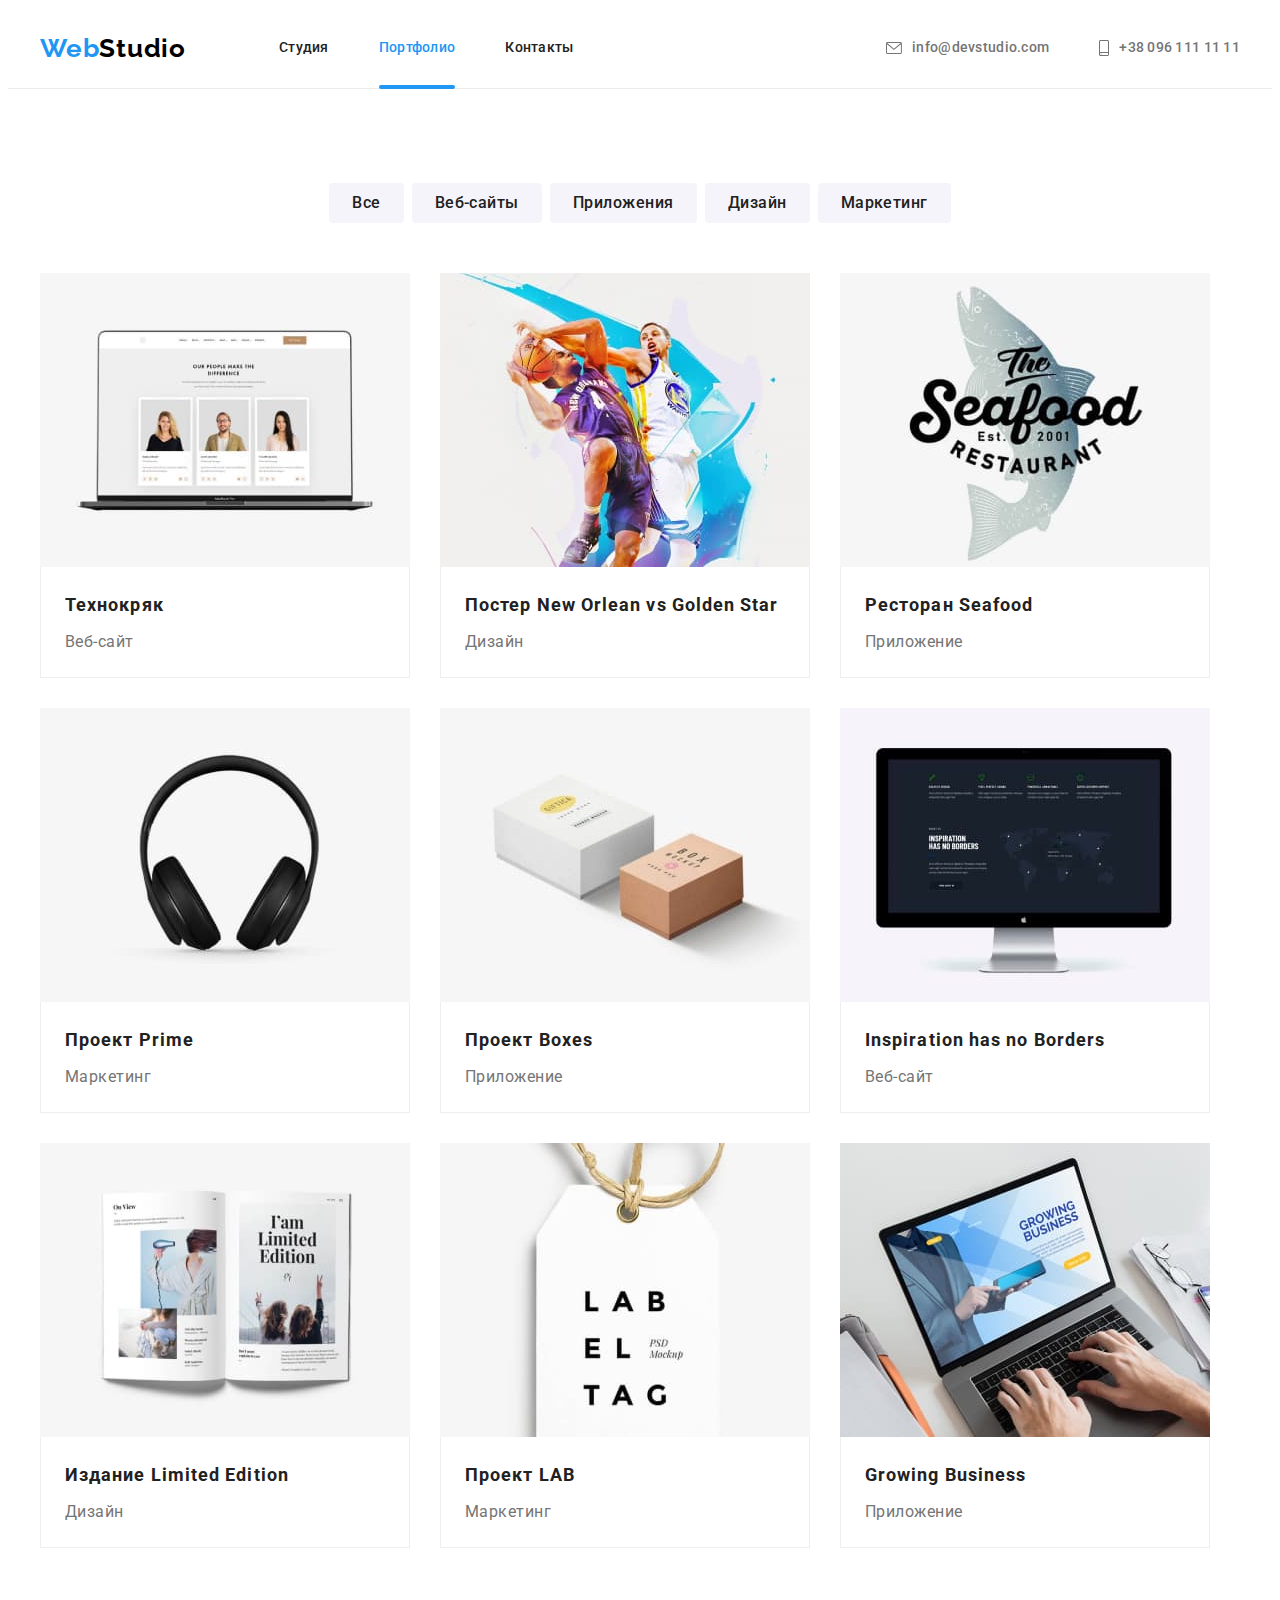
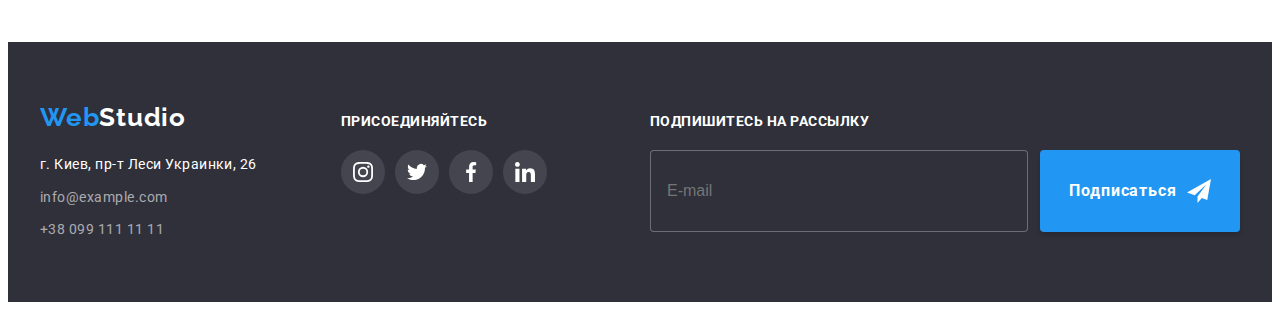
==== portfolio.html @ db89d0f0 "Добавляет файлы" ====
<!DOCTYPE html>
<html lang="ru">
<head>
    <meta charset="UTF-8">
    <meta http-equiv="X-UA-Compatible" content="IE=edge">
    <meta name="viewport" content="width=device-width, initial-scale=1.0">
    <title>Portfolio</title>
    <link rel="preconnect" href="https://fonts.googleapis.com">
    <link rel="preconnect" href="https://fonts.gstatic.com" crossorigin>
    <link href="https://fonts.googleapis.com/css2?family=Raleway:wght@700&family=Roboto:wght@400;500;700;900&display=swap"
        rel="stylesheet">
    <link rel="stylesheet" href="https://cdnjs.cloudflare.com/ajax/libs/modern-normalize/1.1.0/modern-normalize.min.css"
        integrity="sha512-wpPYUAdjBVSE4KJnH1VR1HeZfpl1ub8YT/NKx4PuQ5NmX2tKuGu6U/JRp5y+Y8XG2tV+wKQpNHVUX03MfMFn9Q=="
        crossorigin="anonymous" referrerpolicy="no-referrer" />
    <link rel="stylesheet" href="./css/main.min.css" />
</head>
<body>
    <header class="header">
        <div class="header-container container">
            <nav class="header-nav">
                <a href="" lang="en" class="logo">Web<span lang="en" class="logo logo__studio">Studio</span>
                </a>
                <ul class="site-nav list">
                    <li class="site-nav__item"><a href="./index.html" class="site-nav__link">Студия</a></li>
                    <li class="site-nav__item"><a href="./portfolio.html" class="site-nav__link site-nav__link--current">Портфолио</a></li>
                    <li class="site-nav__item"><a href="" class="site-nav__link">Контакты</a></li>
                </ul>
            </nav>
            <ul class="header-contact list">
                <li class="header-contact__item">
                    <a href="mailto:info@devstudio.com" class="header-contact__link-mail">
                        <svg class="header-contact__icon-mail" width="16" height="12">
                            <use href="./images/icons.svg#mail"></use>
                        </svg>
                        info@devstudio.com</a>
                </li>
                <li class="header-contact__item">
                    <a href="tel:+380961111111" class="header-contact__link-tel">
                        <svg class="header-contact__icon-tel" width="10" height="16">
                            <use href="./images/icons.svg#tel"></use>
                        </svg>
                        +38 096 111 11 11</a>
                </li>
            </ul>
        </div>
    </header>
    <main>
        <section class="projects section">
            <div class="container">
                <h1 class="projects__title section__title visually-hidden">Наши проекты</h1>
                <ul class="filters list">
                    <li class="filters__item"><button type="button" class="filters__button">Все</button></li>
                    <li class="filters__item"><button type="button" class="filters__button">Веб-сайты</button></li>
                    <li class="filters__item"><button type="button" class="filters__button">Приложения</button></li>
                    <li class="filters__item"><button type="button" class="filters__button">Дизайн</button></li>
                    <li class="filters__item"><button type="button" class="filters__button">Маркетинг</button></li>
                </ul>
                <ul class="project-list list">
                    <li class="project-list__item">
                        <article class="product">
                            <a href="" class="product__link">
                                <div class="product__overlay">
                                    <img src="./images/project1.jpg" alt width="370" height="294" />
                                    <p class="product__text">Технокряк это современная площадка распространения 
                                    коронавируса. Компании используют эту платформу для цифрового шпионажа и атак на 
                                    защищённые сервера конкурентов.</p>
                                </div>
                                <div class="product__meta">
                                    <h2 class="product__name">Технокряк</h2>
                                    <p class="product__description">Веб-сайт</p>
                                </div>
                            </a>
                        </article>
                    </li>
                    <li class="project-list__item">
                        <article class="product">
                            <a href="" class="product__link">
                                <div class="product__overlay">
                                    <img 
                                    src="./images/project2.jpg" 
                                    alt="постер баскетболистов"
                                    width="370"
                                    height="294"/>
                                    <p class="product__text">Технокряк это современная площадка распространения 
                                        коронавируса. Компании используют эту платформу для цифрового шпионажа и атак на 
                                        защищённые сервера конкурентов.</p>
                                </div>
                                <div class="product__meta">
                                    <h2 class="product__name">Постер <span lang="en">New Orlean vs Golden Star</span></h2>
                                    <p class="product__description">Дизайн</p>
                                </div>
                            </a>
                        </article>
                    </li>
                    <li class="project-list__item">
                        <article class="product">
                            <a href="" class="product__link">
                                <div class="product__overlay">
                                    <img 
                                    src="./images/project3.jpg" 
                                    alt="логотип морского ресторана"
                                    width="370"
                                    height="294"/>
                                    <p class="product__text">Технокряк это современная площадка распространения 
                                        коронавируса. Компании используют эту платформу для цифрового шпионажа и атак на 
                                        защищённые сервера конкурентов.</p>
                                </div>
                                <div class="product__meta">
                                    <h2 class="product__name">Ресторан <span lang="en">Seafood</span></h2>
                                    <p class="product__description">Приложение</p>
                                </div>
                            </a>
                        </article>
                    </li>
                    <li class="project-list__item">
                        <article class="product">
                            <a href="" class="product__link">
                                <div class="product__overlay">
                                    <img 
                                    src="./images/project4.jpg" 
                                    alt="беспроводные наушники"
                                    width="370"
                                    height="294"/>
                                    <p class="product__text">Технокряк это современная площадка распространения 
                                        коронавируса. Компании используют эту платформу для цифрового шпионажа и атак на 
                                        защищённые сервера конкурентов.</p>
                                </div>
                                <div class="product__meta">
                                    <h2 class="product__name">Проект <span lang="en">Prime</span></h2>
                                    <p class="product__description">Маркетинг</p>
                                </div>
                            </a>
                        </article>
                    </li>
                    <li class="project-list__item">
                        <article class="product">
                            <a href="" class="product__link">
                                <div class="product__overlay">
                                    <img 
                                    src="./images/project5.jpg" 
                                    alt="белая и коричневая коробки"
                                    width="370"
                                    height="294"/>
                                    <p class="product__text">Технокряк это современная площадка распространения 
                                        коронавируса. Компании используют эту платформу для цифрового шпионажа и атак на 
                                        защищённые сервера конкурентов.</p>
                                </div>
                                <div class="product__meta">
                                    <h2 class="product__name">Проект <span lang="en">Boxes</span></h2>
                                    <p class="product__description">Приложение</p>
                                </div>
                            </a>
                        </article>
                    </li>
                    <li class="project-list__item">
                        <article class="product">
                            <a href="" class="product__link">
                                <div class="product__overlay">
                                    <img 
                                    src="./images/project6.jpg" 
                                    alt="монитор"
                                    width="370"
                                    height="294"/>
                                    <p class="product__text">Технокряк это современная площадка распространения 
                                        коронавируса. Компании используют эту платформу для цифрового шпионажа и атак на 
                                        защищённые сервера конкурентов..</p>
                                </div>
                                <div class="product__meta">
                                    <h2 lang="en" class="product__name">Inspiration has no Borders</h2>
                                    <p class="product__description">Веб-сайт</p>
                                </div>
                            </a>
                        </article>
                    </li>
                    <li class="project-list__item">
                        <article class="product">
                            <a href="" class="product__link">
                                <div class="product__overlay">
                                    <img 
                                    src="./images/project7.jpg" 
                                    alt="раскрытая книга"
                                    width="370"
                                    height="294"/>
                                    <p class="product__text">Технокряк это современная площадка распространения 
                                        коронавируса. Компании используют эту платформу для цифрового шпионажа и атак на 
                                        защищённые сервера конкурентов.</p>
                                </div>
                                <div class="product__meta">
                                    <h2 class="product__name">Издание <span lang="en">Limited Edition</span></h2>
                                    <p class="product__description">Дизайн</p>
                                </div>
                            </a>
                        </article>
                    </li>
                    <li class="project-list__item">
                        <article class="product">
                            <a href="" class="product__link">
                                <div class="product__overlay">
                                    <img 
                                    src="./images/project8.jpg" 
                                    alt="белая бирка с латинскими буквами"
                                    width="370"
                                    height="294"/>
                                    <p class="product__text">Технокряк это современная площадка распространения 
                                        коронавируса. Компании используют эту платформу для цифрового шпионажа и атак на 
                                        защищённые сервера конкурентов.</p>
                                </div>
                                <div class="product__meta">
                                    <h2 class="product__name">Проект <span lang="en">LAB</span></h2>
                                    <p class="product__description">Маркетинг</p>
                                </div>
                            </a>
                        </article>
                    </li>
                    <li class="project-list__item">
                        <article class="product">
                            <a href="" class="product__link">
                                <div class="product__overlay">
                                    <img 
                                    src="./images/project9.jpg" 
                                    alt="разработчик пишет приложение на ноутбуке"
                                    width="370"
                                    height="294"/>
                                    <p class="product__text">Технокряк это современная площадка распространения 
                                        коронавируса. Компании используют эту платформу для цифрового шпионажа и атак на 
                                        защищённые сервера конкурентов.</p>
                                </div>
                                <div class="product__meta">
                                    <h2 lang="en" class="product__name">Growing Business</h2>
                                    <p class="product__description">Приложение</p>
                                </div>
                            </a>
                        </article>
                    </li>
                </ul>
            </div>
        </section>
    </main>
    <footer class="footer">
        <div class="container footer__container">
            <div class="address-block">
                <a href="" lang="en" class="logo address-block__logo">Web<span lang="en"
                        class="logo logo__studio--inverse address-block__logo">Studio</span>
                </a>
                <address>
                    <ul class="address-list list">
                        <li class="address-list__item">
                            <a href="https://www.google.com/maps/d/viewer?msa=0&mid=10uSM3H-mIU3GznYo2szRIEphczw&ll=50.42732700000001%2C30.538092&z=17#:~:text=%3Ciframe%20src%3D%22https%3A//www.google.com/maps/d/embed%3Fmid%3D10uSM3H%2DmIU3GznYo2szRIEphczw%26ehbc%3D2E312F%22%20width%3D%22640%22%20height%3D%22480%22%3E%3C/iframe%3E"
                                target="_blank" rel="noopener noreferrer nofollow" class="address-list__link">г. Киев, пр-т
                                Леси Украинки, 26
                            </a>
                        </li>
                        <li class="address-list__item">
                            <a href="mailto:info@example.com"
                                class="address-list__link address-list__link-mail">info@example.com</a>
                        </li>
                        <li class="address-list__item">
                            <a href="tel:+380991111111" class="address-list__link address-list__link-tel">+38 099 111 11
                                11</a>
                        </li>
                    </ul>
                </address>
            </div>
            <div class="footer-social">
                <p class="footer-social__text">Присоединяйтесь</p>
                <ul class="social-list list">
                    <li class="social-list__item">
                        <a href="" class="social-list__link footer-social__link">
                            <svg class="social-list__icon footer-social__icon" width="20" height="20">
                                <use href="./images/icons.svg#instagram"></use>
                            </svg>
                        </a>
                    </li>
                    <li class="social-list__item">
                        <a href="" class="social-list__link footer-social__link">
                            <svg class="social-list__icon footer-social__icon" width="20" height="20">
                                <use href="./images/icons.svg#twitter"></use>
                            </svg>
                        </a>
                    </li>
                    <li class="social-list__item">
                        <a href="" class="social-list__link footer-social__link">
                            <svg class="social-list__icon footer-social__icon" width="20" height="20">
                                <use href="./images/icons.svg#facebook"></use>
                            </svg>
                        </a>
                    </li>
                    <li class="social-list__item">
                        <a href="" class="social-list__link footer-social__link">
                            <svg class="social-list__icon footer-social__icon" width="20" height="20">
                                <use href="./images/icons.svg#linkedin"></use>
                            </svg>
                        </a>
                    </li>
                </ul>
            </div>
            <form class="footer-form">
                <p class="footer-form__text">Подпишитесь на рассылку</p>
                <div class="email-form">
                    <label class="email-form__label">
                        <input type="email" name="mail" placeholder="E-mail" class="email-form__input" />
                    </label>
                    <button type="submit" class="button email-form__btn">Подписаться
                        <svg class="email-form__icon" width="24" height="24">
                            <use href="./images/icons.svg#send"></use>
                        </svg>
                    </button>
                </div>
            </form>
        </div>
    </footer>
</body>
</html>
---- css/main.min.css ----
:root{--primary-text-color: #757575;--title-text-color:  #212121;--accent-color: #2196F3;--white-color: #FFFFFF;--black-color: #000000;--secondary-background-color: #F5F4FA;--background-color-hero: #C4C4C4;--background-color-gradient: rgba(47, 48, 58, 0.4);--background-footer-color: #2F303A;--background-color-btn-order: #188CE8;--text-adress-color: rgba(255, 255, 255, 0.6);--border-project-color: #EEEEEE;--border-header-color: #ECECEC;--icon-color: #AFB1B8;--icon-background-footer: rgba(255, 255, 255, 0.1);--background-overlay-about: rgba(47, 48, 58, 0.8);--background-overlay-modal: rgba(0, 0, 0, 0.2);--overlay-project-card: rgba(33, 150, 243, 0.9);--modal-input-color: rgba(33, 33, 33, 0.2);--timing-function: cubic-bezier(0.4, 0, 0.2, 1)}.visually-hidden{position:absolute;white-space:nowrap;width:1px;height:1px;overflow:hidden;border:0;padding:0;clip:rect(0 0 0 0);clip-path:inset(50%);margin:-1px}p,h1,h2,h3,h4,h5,h6{margin:0}.list{list-style:none;margin:0;padding:0}a{display:block;text-decoration:none}img{display:block;max-width:100%;height:auto}body{background-color:var(--white-color);color:var(--primary-text-color);font-family:"Roboto", sans-serif;letter-spacing:0.03em}.section{padding-top:94px;padding-bottom:94px}.section__title{margin-bottom:50px;color:var(--title-text-color);font-size:36px;line-height:1.17;text-align:center}.container{width:1200px;padding-left:15px;padding-right:15px;margin-right:auto;margin-left:auto}.header{border-bottom:1px solid var(--border-header-color)}.header-container{display:flex;align-items:center}.header-nav{display:flex;align-items:center}.logo{font-weight:700;font-size:26px;line-height:1.19;letter-spacing:.03em;font-family:Raleway;color:var(--accent-color)}.logo__studio{color:var(--black-color)}.logo__studio--inverse{color:var(--white-color)}.site-nav{display:flex;align-items:center;margin-left:93px}.site-nav__item:not(:first-child){margin-left:50px}.site-nav__link{display:block;padding-top:32px;padding-bottom:32px;color:var(--title-text-color);font-weight:500;font-size:14px;line-height:1.14;letter-spacing:.02em;transition:color 250ms var(--timing-function)}.site-nav__link:hover,.site-nav__link:focus{color:var(--accent-color)}.site-nav__link--current{position:relative;color:var(--accent-color)}.site-nav__link--current::after{content:'';position:absolute;left:0;bottom:-1px;width:100%;height:4px;border-radius:2px;background-color:var(--accent-color)}.header-contact{display:flex;align-items:center;margin-left:auto}.header-contact__item:not(:first-child){margin-left:50px}.header-contact__link-mail,.header-contact__link-tel{display:flex;align-items:center;justify-content:center;padding-top:32px;padding-bottom:32px;color:var(--primary-text-color);font-weight:500;font-size:14px;line-height:1.14;letter-spacing:.02em;transition:color 250ms var(--timing-function)}.header-contact__link-mail:hover,.header-contact__link-mail:focus,.header-contact__link-tel:hover,.header-contact__link-tel:focus{color:var(--accent-color)}.header-contact__icon-mail,.header-contact__icon-tel{margin-right:10px;fill:currentColor}.hero{max-width:1600px;height:600px;padding-top:200px;padding-bottom:200px;margin-right:auto;margin-left:auto;background-color:var(--background-color-hero);background-image:linear-gradient(to right, var(--background-color-gradient), var(--background-color-gradient)),url(../images/hero.jpg);background-repeat:no-repeat;background-position:center;background-size:cover;text-align:center}.hero__title{margin-right:auto;width:696px;margin-bottom:30px;margin-left:auto;font-weight:900;font-size:44px;line-height:1.36;letter-spacing:.06em;color:var(--white-color);text-align:center}.button{display:inline-block;min-width:200px;border:none;border-radius:4px;padding-top:10px;padding-bottom:10px;box-shadow:0px 4px 4px rgba(0,0,0,0.15);cursor:pointer;background-color:var(--accent-color);color:var(--white-color);font-family:inherit;font-weight:700;font-size:16px;line-height:1.87;letter-spacing:.06em;text-align:center;transition:background-color 250ms var(--timing-function)}.button:hover,.button:focus{background-color:var(--background-color-btn-order)}.backdrop{position:fixed;top:0;left:0;width:100vw;height:100vh;background-color:var(--background-overlay-modal);opacity:1;transition:opacity 250ms var(--timing-function),visibility 250ms var(--timing-function)}.backdrop.is-hidden{opacity:0;pointer-events:none;visibility:hidden}.modal{position:absolute;top:50%;left:50%;transform:translate(-50%, -50%) scale(1);display:block;width:528px;min-height:581px;padding:40px;border-radius:4px;background-color:var(--white-color);box-shadow:0px 1px 3px rgba(0,0,0,0.12),0px 1px 1px rgba(0,0,0,0.14),0px 2px 1px rgba(0,0,0,0.2);transition:transform 250ms var(--timing-function),box-shadow 250ms var(--timing-function)}.backdrop.is-hidden .modal{transform:translate(-50%, -50%) scale(0.5)}.modal-close-btn{position:absolute;top:8px;right:8px;cursor:pointer;width:30px;height:30px;padding:0;border:1px solid rgba(0,0,0,0.1);border-radius:50%;background-color:transparent}.modal-close-btn__icon{fill:var(--black-color);transition:fill 250ms var(--timing-function)}.modal-close-btn:focus .modal-close-btn__icon,.modal-close-btn:hover .modal-close-btn__icon{fill:var(--accent-color)}.modal-form__title{margin-bottom:12px;font-weight:700;font-size:20px;line-height:1.15;text-align:center;color:var(--title-text-color)}.modal-form__button{padding-left:56px;padding-right:55px;margin-top:30px}.form-field{display:block;padding:0;font-size:12px;line-height:1.17;letter-spacing:.01em;text-align:left;color:var(--primary-text-color)}.form-field:nth-child(-n+4){margin-bottom:10px}.form-field-comment{margin-bottom:20px}.form-field__content{position:relative;display:block;margin-top:4px}.form-field__input{width:100%;height:40px;padding:11px 12px 11px 42px;border:1px solid var(--modal-input-color);border-radius:4px;outline:none;color:var(--title-text-color);transition:border 250ms var(--timing-function)}.form-field__input:focus{border:1px solid var(--accent-color)}.form-field__icon{position:absolute;top:50%;left:12px;transform:translateY(-50%);fill:var(--title-text-color);transition:fill 250ms var(--timing-function)}.form-field__input:focus+.form-field__icon{fill:var(--accent-color)}.form-field__textarea{display:block;width:100%;height:120px;padding:12px 16px;margin-top:4px;border:1px solid var(--modal-input-color);border-radius:4px;font:inherit;resize:none;outline:none;transition:border 250ms var(--timing-function)}.form-field__textarea:focus{border:1px solid var(--accent-color)}.form__textarea::placeholder{font-size:12px;line-height:1.17;letter-spacing:.01em;color:rgba(117,117,117,0.5)}.checkbox{position:relative;display:inline-flex;align-items:center;justify-content:right;width:423px}.checkbox__text{font-size:14px;line-height:1.71;color:var(--primary-text-color)}.checkbox__link{display:inline-block;text-decoration:underline;color:var(--accent-color)}.checkbox__input{-webkit-appearance:none;-moz-appearance:none;-appearance:none}.checkbox__icon{position:absolute;top:50%;left:0;transform:translateY(-50%);margin-right:7px;border:2px solid var(--title-text-color);border-radius:2px;background-color:transparent;fill:transparent;transition:border 250ms var(--timing-function),fill 250ms var(--timing-function),background-color 250ms var(--timing-function)}.checkbox:focus:checked+.checkbox__icon,.checkbox__input:checked+.checkbox__icon{border:2px solid transparent;fill:var(--white-color);background-color:var(--accent-color)}.features{padding-bottom:0}.feature-list{display:flex;margin-left:-30px}.feature-list__item{flex-basis:270px;margin-left:30px}.feature-list__icon{display:flex;align-items:center;justify-content:center;width:100%;height:120px;margin-bottom:30px;background-color:var(--secondary-background-color)}.feature-list__title{margin-bottom:10px;color:var(--title-text-color);font-size:14px;line-height:1.14;text-transform:uppercase}.feature-list__text{font-size:14px;line-height:1.71}.about-list{display:flex;margin-left:-30px}.about-list__item{position:relative;flex-basis:370px;margin-left:30px;z-index:-1}.about-list__label{position:absolute;left:0;bottom:0;width:100%;padding-top:27px;padding-bottom:27px;font-weight:700;font-size:14px;line-height:1.14;text-align:center;text-transform:uppercase;background-color:var(--background-overlay-about);color:var(--white-color)}.team{background-color:var(--secondary-background-color);margin-right:auto;margin-left:auto}.team-list{display:flex;margin-left:-30px}.team-list__item{flex-basis:270px;margin-left:30px;box-shadow:0px 1px 3px rgba(0,0,0,0.12),0px 1px 1px rgba(0,0,0,0.14),0px 2px 1px rgba(0,0,0,0.2);border-radius:0px 0px 4px 4px;background-color:var(--white-color)}.team-list__meta{padding-top:30px;padding-bottom:30px}.team-list__name{margin-bottom:10px;color:var(--title-text-color);font-weight:500;font-size:16px;line-height:1.19;text-align:center}.team-list__position{font-size:16px;line-height:1.19;text-align:center;margin-bottom:16px}.social-list{display:flex;align-items:center;justify-content:center}.social-list__item:not(:first-child){margin-left:10px}.social-list__link{display:flex;align-items:center;justify-content:center;width:44px;height:44px;border-radius:50%;color:var(--icon-color);transition:color 250ms var(--timing-function),background-color 250ms var(--timing-function)}.social-list__link:hover,.social-list__link:focus{color:var(--white-color);background-color:var(--accent-color)}.social-list__icon{fill:currentColor}.client-list{display:flex;margin-left:-30px}.client-list__item{flex-basis:170px;margin-left:30px}.client-list__link{display:flex;align-items:center;justify-content:center;justify-content:center;width:100%;height:92px;border:1px solid var(--icon-color);border-radius:4px;color:var(--icon-color);transition:color 250ms var(--timing-function),border 250ms var(--timing-function)}.client-list__link:hover,.client-list__link:focus{border:1px solid var(--accent-color);color:var(--accent-color)}.client-list__icon{fill:currentColor}.filters{display:flex;align-items:center;justify-content:center;margin-bottom:50px}.filters__item:not(:first-child){margin-left:8px}.filters__button{display:inline-block;border:1px solid transparent;border-radius:4px;min-width:73px;padding:6px 22px;cursor:pointer;background-color:var(--secondary-background-color);color:var(--title-text-color);font-family:inherit;font-weight:500;font-size:16px;line-height:1.62;letter-spacing:.03em;text-align:center;transition:background-color 250ms var(--timing-function),color 250ms var(--timing-function),box-shadow 250ms var(--timing-function)}.filters__button:hover,.filters__button:focus{background-color:var(--accent-color);color:var(--white-color);box-shadow:0px 3px 1px rgba(0,0,0,0.1),0px 1px 2px rgba(0,0,0,0.08),0px 2px 2px rgba(0,0,0,0.12)}.project-list{display:flex;flex-wrap:wrap;margin-top:-30px;margin-left:-30px}.project-list__item{flex-basis:370px;margin-top:30px;margin-left:30px;background-color:var(--white-color)}.product__link{display:block;transition:box-shadow 250ms var(--timing-function)}.product__link:hover,.product__link:focus{box-shadow:0px 1px 1px rgba(0,0,0,0.12),0px 4px 4px rgba(0,0,0,0.06),1px 4px 6px rgba(0,0,0,0.16)}.product__overlay{position:relative;overflow:hidden}.product__text{position:absolute;top:0;left:0;width:100%;height:101%;padding:63px 24px;font-size:18px;line-height:1.56;color:var(--white-color);background-color:var(--overlay-project-card);transform:translateY(100%);transition:transform 250ms var(--timing-function)}.product__link:hover .product__text,.product__link:focus .product__text{transform:translateY(0)}.product__meta{padding:20px 24px;border-right:1px solid var(--border-project-color);border-bottom:1px solid var(--border-project-color);border-left:1px solid var(--border-project-color)}.product__name{margin-bottom:4px;color:var(--title-text-color);font-size:18px;line-height:2;letter-spacing:.06em}.product__description{color:var(--primary-text-color);font-size:16px;line-height:1.87}.footer{padding-top:60px;padding-bottom:60px;background-color:var(--background-footer-color)}.footer__container{display:flex;align-items:baseline}.address-block{margin-right:70px}.address-block__logo{margin-bottom:20px}.address-list{width:231px}.address-list__item:not(:last-child){margin-bottom:9px}.address-list__link{display:block;color:var(--white-color);font-style:normal;font-size:14px;line-height:1.71;transition:color 250ms var(--timing-function)}.address-list__link:hover,.address-list__link:focus{color:var(--accent-color)}.address-list__link-mail,.address-list__link-tel{display:block;color:var(--text-adress-color);transition:color 250ms var(--timing-function)}.address-list__link-mail:hover,.address-list__link-mail:focus,.address-list__link-tel:hover,.address-list__link-tel:focus{color:var(--accent-color)}.footer-social__text{margin-bottom:20px;font-weight:700;font-size:14px;line-height:1.14;text-transform:uppercase;color:var(--white-color)}.footer-social__link{background-color:var(--icon-background-footer);color:var(--white-color);transition:background-color 250ms var(--timing-function)}.footer-social__link:hover,.footer-social__link:focus{background-color:var(--accent-color)}.footer-social__icon{fill:currentColor}.footer-form{margin-left:auto}.footer-form__text{margin-bottom:20px;font-weight:700;font-size:14px;line-height:1.14;text-transform:uppercase;color:var(--white-color)}.email-form{display:flex}.email-form__label{margin-right:12px}.email-form__input{display:inline-block;width:358px;height:50px;padding-top:15px;padding-bottom:15px;padding-left:16px;border:1px solid rgba(255,255,255,0.3);border-radius:4px;outline:none;font-size:16px;line-height:1.25;color:var(--text-adress-color);background-color:var(--background-footer-color)}.email-form__btn{padding:0;display:inline-flex;align-items:center;justify-content:center}.email-form__icon{margin-left:10px;fill:var(--white-color)}
/*# sourceMappingURL=main.min.css.map */
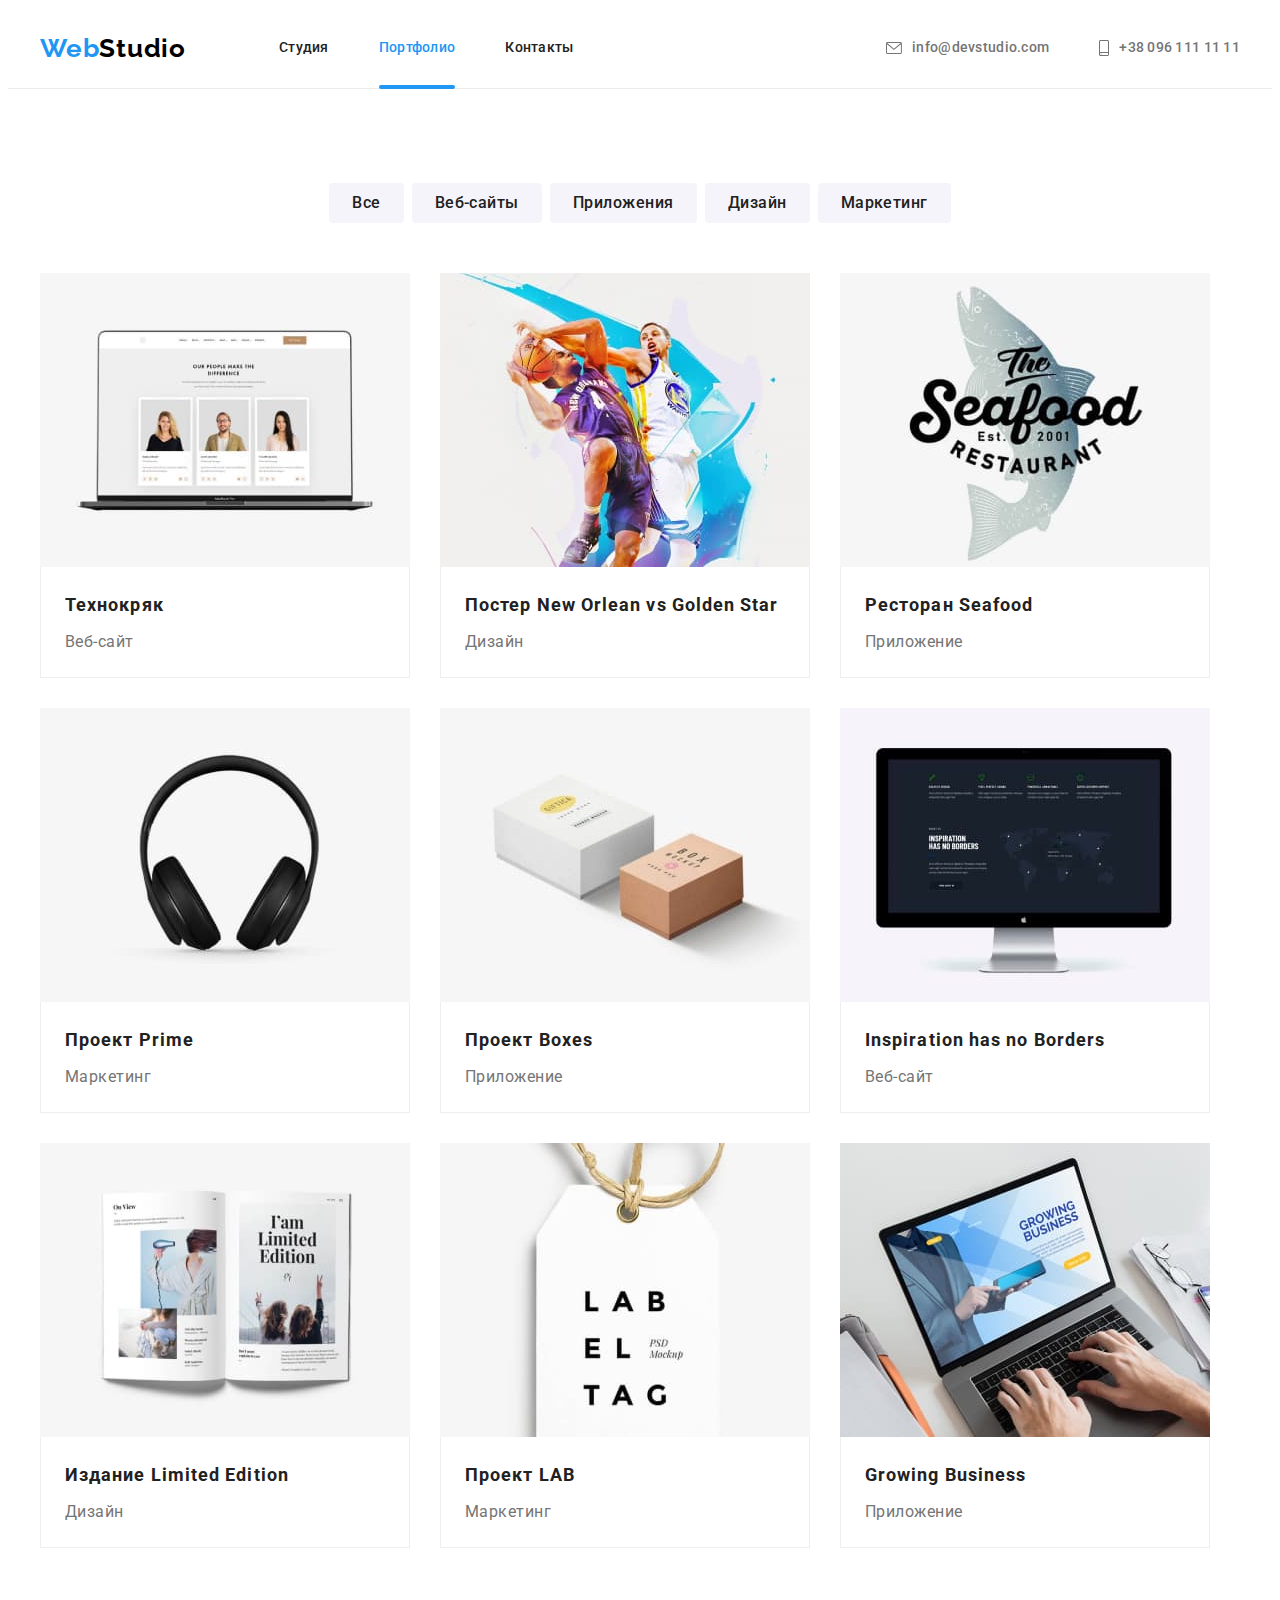
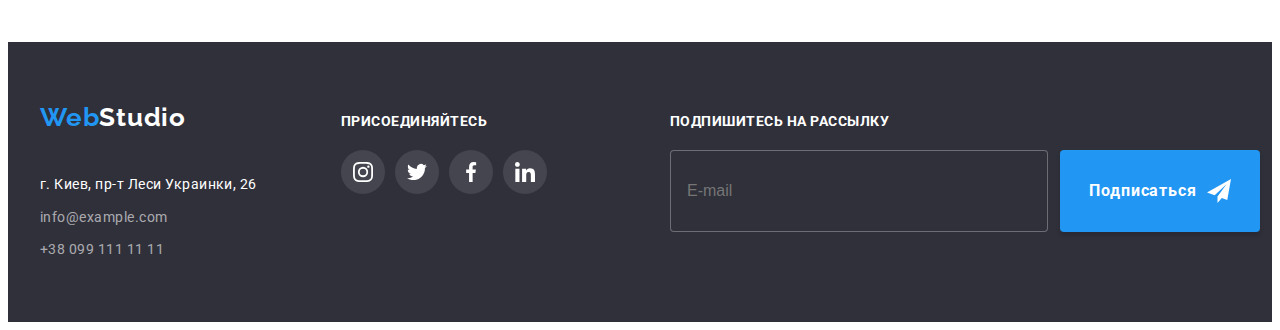
==== commit b2fc776e: "Выполняет адаптивную верстку" ====
--- a/portfolio.html
+++ b/portfolio.html
@@ -20,28 +20,54 @@
             <nav class="header-nav">
                 <a href="" lang="en" class="logo">Web<span lang="en" class="logo logo__studio">Studio</span>
                 </a>
-                <ul class="site-nav list">
-                    <li class="site-nav__item"><a href="./index.html" class="site-nav__link">Студия</a></li>
-                    <li class="site-nav__item"><a href="./portfolio.html" class="site-nav__link site-nav__link--current">Портфолио</a></li>
-                    <li class="site-nav__item"><a href="" class="site-nav__link">Контакты</a></li>
-                </ul>
+                <button type="button" class="menu-button" aria-expended="false" aria-controls="menu-container"
+                    data-menu-button>
+                    <svg width="40" height="40" aria-label="Переключатель мобильного меню">
+                        <use class="menu-button__icon menu-button__icon-cross" href="./images/icons.svg#cross"></use>
+                        <use class="menu-button__icon menu-button__icon-menu" href="./images/icons.svg#menu"></use>
+                    </svg>
+                </button>
+                <div class="menu-container" id="menu-container" data-menu>
+                    <ul class="site-nav list">
+                        <li class="site-nav__item"><a href="./index.html"
+                                class="site-nav__link">Студия</a></li>
+                        <li class="site-nav__item"><a href="./portfolio.html" class="site-nav__link site-nav__link--current">Портфолио</a></li>
+                        <li class="site-nav__item"><a href="" class="site-nav__link">Контакты</a></li>
+                    </ul>
+                    <ul class="header-contact list">
+                        <li class="header-contact__item">
+                            <a href="mailto:info@devstudio.com" class="header-contact__link-mail">
+                                <svg class="header-contact__icon-mail">
+                                    <use href="./images/icons.svg#mail"></use>
+                                </svg>
+                                info@devstudio.com
+                            </a>
+                        </li>
+                        <li class="header-contact__item">
+                            <a href="tel:+380961111111" class="header-contact__link-tel">
+                                <svg class="header-contact__icon-tel">
+                                    <use href="./images/icons.svg#tel"></use>
+                                </svg>
+                                +38 096 111 11 11
+                            </a>
+                        </li>
+                    </ul>
+                    <ul class="social-contact list">
+                        <li class="social-contact__item">
+                            <a href="" class="social-contact__link" lang="en">Instagram</a>
+                        </li>
+                        <li class="social-contact__item">
+                            <a href="" class="social-contact__link" lang="en">Twitter</a>
+                        </li>
+                        <li class="social-contact__item">
+                            <a href="" class="social-contact__link" lang="en">Facebook</a>
+                        </li>
+                        <li class="social-contact__item">
+                            <a href="" class="social-contact__link" lang="en">LinkedIn</a>
+                        </li>
+                    </ul>
+                </div>
             </nav>
-            <ul class="header-contact list">
-                <li class="header-contact__item">
-                    <a href="mailto:info@devstudio.com" class="header-contact__link-mail">
-                        <svg class="header-contact__icon-mail" width="16" height="12">
-                            <use href="./images/icons.svg#mail"></use>
-                        </svg>
-                        info@devstudio.com</a>
-                </li>
-                <li class="header-contact__item">
-                    <a href="tel:+380961111111" class="header-contact__link-tel">
-                        <svg class="header-contact__icon-tel" width="10" height="16">
-                            <use href="./images/icons.svg#tel"></use>
-                        </svg>
-                        +38 096 111 11 11</a>
-                </li>
-            </ul>
         </div>
     </header>
     <main>
@@ -309,5 +335,7 @@
             </form>
         </div>
     </footer>
+    <script src="./js/mobile-menu.js"></script>
+    <script src="./js/modal.js"></script>
 </body>
 </html>--- a/css/main.min.css
+++ b/css/main.min.css
@@ -1,2 +1,2 @@
-:root{--primary-text-color: #757575;--title-text-color:  #212121;--accent-color: #2196F3;--white-color: #FFFFFF;--black-color: #000000;--secondary-background-color: #F5F4FA;--background-color-hero: #C4C4C4;--background-color-gradient: rgba(47, 48, 58, 0.4);--background-footer-color: #2F303A;--background-color-btn-order: #188CE8;--text-adress-color: rgba(255, 255, 255, 0.6);--border-project-color: #EEEEEE;--border-header-color: #ECECEC;--icon-color: #AFB1B8;--icon-background-footer: rgba(255, 255, 255, 0.1);--background-overlay-about: rgba(47, 48, 58, 0.8);--background-overlay-modal: rgba(0, 0, 0, 0.2);--overlay-project-card: rgba(33, 150, 243, 0.9);--modal-input-color: rgba(33, 33, 33, 0.2);--timing-function: cubic-bezier(0.4, 0, 0.2, 1)}.visually-hidden{position:absolute;white-space:nowrap;width:1px;height:1px;overflow:hidden;border:0;padding:0;clip:rect(0 0 0 0);clip-path:inset(50%);margin:-1px}p,h1,h2,h3,h4,h5,h6{margin:0}.list{list-style:none;margin:0;padding:0}a{display:block;text-decoration:none}img{display:block;max-width:100%;height:auto}body{background-color:var(--white-color);color:var(--primary-text-color);font-family:"Roboto", sans-serif;letter-spacing:0.03em}.section{padding-top:94px;padding-bottom:94px}.section__title{margin-bottom:50px;color:var(--title-text-color);font-size:36px;line-height:1.17;text-align:center}.container{width:1200px;padding-left:15px;padding-right:15px;margin-right:auto;margin-left:auto}.header{border-bottom:1px solid var(--border-header-color)}.header-container{display:flex;align-items:center}.header-nav{display:flex;align-items:center}.logo{font-weight:700;font-size:26px;line-height:1.19;letter-spacing:.03em;font-family:Raleway;color:var(--accent-color)}.logo__studio{color:var(--black-color)}.logo__studio--inverse{color:var(--white-color)}.site-nav{display:flex;align-items:center;margin-left:93px}.site-nav__item:not(:first-child){margin-left:50px}.site-nav__link{display:block;padding-top:32px;padding-bottom:32px;color:var(--title-text-color);font-weight:500;font-size:14px;line-height:1.14;letter-spacing:.02em;transition:color 250ms var(--timing-function)}.site-nav__link:hover,.site-nav__link:focus{color:var(--accent-color)}.site-nav__link--current{position:relative;color:var(--accent-color)}.site-nav__link--current::after{content:'';position:absolute;left:0;bottom:-1px;width:100%;height:4px;border-radius:2px;background-color:var(--accent-color)}.header-contact{display:flex;align-items:center;margin-left:auto}.header-contact__item:not(:first-child){margin-left:50px}.header-contact__link-mail,.header-contact__link-tel{display:flex;align-items:center;justify-content:center;padding-top:32px;padding-bottom:32px;color:var(--primary-text-color);font-weight:500;font-size:14px;line-height:1.14;letter-spacing:.02em;transition:color 250ms var(--timing-function)}.header-contact__link-mail:hover,.header-contact__link-mail:focus,.header-contact__link-tel:hover,.header-contact__link-tel:focus{color:var(--accent-color)}.header-contact__icon-mail,.header-contact__icon-tel{margin-right:10px;fill:currentColor}.hero{max-width:1600px;height:600px;padding-top:200px;padding-bottom:200px;margin-right:auto;margin-left:auto;background-color:var(--background-color-hero);background-image:linear-gradient(to right, var(--background-color-gradient), var(--background-color-gradient)),url(../images/hero.jpg);background-repeat:no-repeat;background-position:center;background-size:cover;text-align:center}.hero__title{margin-right:auto;width:696px;margin-bottom:30px;margin-left:auto;font-weight:900;font-size:44px;line-height:1.36;letter-spacing:.06em;color:var(--white-color);text-align:center}.button{display:inline-block;min-width:200px;border:none;border-radius:4px;padding-top:10px;padding-bottom:10px;box-shadow:0px 4px 4px rgba(0,0,0,0.15);cursor:pointer;background-color:var(--accent-color);color:var(--white-color);font-family:inherit;font-weight:700;font-size:16px;line-height:1.87;letter-spacing:.06em;text-align:center;transition:background-color 250ms var(--timing-function)}.button:hover,.button:focus{background-color:var(--background-color-btn-order)}.backdrop{position:fixed;top:0;left:0;width:100vw;height:100vh;background-color:var(--background-overlay-modal);opacity:1;transition:opacity 250ms var(--timing-function),visibility 250ms var(--timing-function)}.backdrop.is-hidden{opacity:0;pointer-events:none;visibility:hidden}.modal{position:absolute;top:50%;left:50%;transform:translate(-50%, -50%) scale(1);display:block;width:528px;min-height:581px;padding:40px;border-radius:4px;background-color:var(--white-color);box-shadow:0px 1px 3px rgba(0,0,0,0.12),0px 1px 1px rgba(0,0,0,0.14),0px 2px 1px rgba(0,0,0,0.2);transition:transform 250ms var(--timing-function),box-shadow 250ms var(--timing-function)}.backdrop.is-hidden .modal{transform:translate(-50%, -50%) scale(0.5)}.modal-close-btn{position:absolute;top:8px;right:8px;cursor:pointer;width:30px;height:30px;padding:0;border:1px solid rgba(0,0,0,0.1);border-radius:50%;background-color:transparent}.modal-close-btn__icon{fill:var(--black-color);transition:fill 250ms var(--timing-function)}.modal-close-btn:focus .modal-close-btn__icon,.modal-close-btn:hover .modal-close-btn__icon{fill:var(--accent-color)}.modal-form__title{margin-bottom:12px;font-weight:700;font-size:20px;line-height:1.15;text-align:center;color:var(--title-text-color)}.modal-form__button{padding-left:56px;padding-right:55px;margin-top:30px}.form-field{display:block;padding:0;font-size:12px;line-height:1.17;letter-spacing:.01em;text-align:left;color:var(--primary-text-color)}.form-field:nth-child(-n+4){margin-bottom:10px}.form-field-comment{margin-bottom:20px}.form-field__content{position:relative;display:block;margin-top:4px}.form-field__input{width:100%;height:40px;padding:11px 12px 11px 42px;border:1px solid var(--modal-input-color);border-radius:4px;outline:none;color:var(--title-text-color);transition:border 250ms var(--timing-function)}.form-field__input:focus{border:1px solid var(--accent-color)}.form-field__icon{position:absolute;top:50%;left:12px;transform:translateY(-50%);fill:var(--title-text-color);transition:fill 250ms var(--timing-function)}.form-field__input:focus+.form-field__icon{fill:var(--accent-color)}.form-field__textarea{display:block;width:100%;height:120px;padding:12px 16px;margin-top:4px;border:1px solid var(--modal-input-color);border-radius:4px;font:inherit;resize:none;outline:none;transition:border 250ms var(--timing-function)}.form-field__textarea:focus{border:1px solid var(--accent-color)}.form__textarea::placeholder{font-size:12px;line-height:1.17;letter-spacing:.01em;color:rgba(117,117,117,0.5)}.checkbox{position:relative;display:inline-flex;align-items:center;justify-content:right;width:423px}.checkbox__text{font-size:14px;line-height:1.71;color:var(--primary-text-color)}.checkbox__link{display:inline-block;text-decoration:underline;color:var(--accent-color)}.checkbox__input{-webkit-appearance:none;-moz-appearance:none;-appearance:none}.checkbox__icon{position:absolute;top:50%;left:0;transform:translateY(-50%);margin-right:7px;border:2px solid var(--title-text-color);border-radius:2px;background-color:transparent;fill:transparent;transition:border 250ms var(--timing-function),fill 250ms var(--timing-function),background-color 250ms var(--timing-function)}.checkbox:focus:checked+.checkbox__icon,.checkbox__input:checked+.checkbox__icon{border:2px solid transparent;fill:var(--white-color);background-color:var(--accent-color)}.features{padding-bottom:0}.feature-list{display:flex;margin-left:-30px}.feature-list__item{flex-basis:270px;margin-left:30px}.feature-list__icon{display:flex;align-items:center;justify-content:center;width:100%;height:120px;margin-bottom:30px;background-color:var(--secondary-background-color)}.feature-list__title{margin-bottom:10px;color:var(--title-text-color);font-size:14px;line-height:1.14;text-transform:uppercase}.feature-list__text{font-size:14px;line-height:1.71}.about-list{display:flex;margin-left:-30px}.about-list__item{position:relative;flex-basis:370px;margin-left:30px;z-index:-1}.about-list__label{position:absolute;left:0;bottom:0;width:100%;padding-top:27px;padding-bottom:27px;font-weight:700;font-size:14px;line-height:1.14;text-align:center;text-transform:uppercase;background-color:var(--background-overlay-about);color:var(--white-color)}.team{background-color:var(--secondary-background-color);margin-right:auto;margin-left:auto}.team-list{display:flex;margin-left:-30px}.team-list__item{flex-basis:270px;margin-left:30px;box-shadow:0px 1px 3px rgba(0,0,0,0.12),0px 1px 1px rgba(0,0,0,0.14),0px 2px 1px rgba(0,0,0,0.2);border-radius:0px 0px 4px 4px;background-color:var(--white-color)}.team-list__meta{padding-top:30px;padding-bottom:30px}.team-list__name{margin-bottom:10px;color:var(--title-text-color);font-weight:500;font-size:16px;line-height:1.19;text-align:center}.team-list__position{font-size:16px;line-height:1.19;text-align:center;margin-bottom:16px}.social-list{display:flex;align-items:center;justify-content:center}.social-list__item:not(:first-child){margin-left:10px}.social-list__link{display:flex;align-items:center;justify-content:center;width:44px;height:44px;border-radius:50%;color:var(--icon-color);transition:color 250ms var(--timing-function),background-color 250ms var(--timing-function)}.social-list__link:hover,.social-list__link:focus{color:var(--white-color);background-color:var(--accent-color)}.social-list__icon{fill:currentColor}.client-list{display:flex;margin-left:-30px}.client-list__item{flex-basis:170px;margin-left:30px}.client-list__link{display:flex;align-items:center;justify-content:center;justify-content:center;width:100%;height:92px;border:1px solid var(--icon-color);border-radius:4px;color:var(--icon-color);transition:color 250ms var(--timing-function),border 250ms var(--timing-function)}.client-list__link:hover,.client-list__link:focus{border:1px solid var(--accent-color);color:var(--accent-color)}.client-list__icon{fill:currentColor}.filters{display:flex;align-items:center;justify-content:center;margin-bottom:50px}.filters__item:not(:first-child){margin-left:8px}.filters__button{display:inline-block;border:1px solid transparent;border-radius:4px;min-width:73px;padding:6px 22px;cursor:pointer;background-color:var(--secondary-background-color);color:var(--title-text-color);font-family:inherit;font-weight:500;font-size:16px;line-height:1.62;letter-spacing:.03em;text-align:center;transition:background-color 250ms var(--timing-function),color 250ms var(--timing-function),box-shadow 250ms var(--timing-function)}.filters__button:hover,.filters__button:focus{background-color:var(--accent-color);color:var(--white-color);box-shadow:0px 3px 1px rgba(0,0,0,0.1),0px 1px 2px rgba(0,0,0,0.08),0px 2px 2px rgba(0,0,0,0.12)}.project-list{display:flex;flex-wrap:wrap;margin-top:-30px;margin-left:-30px}.project-list__item{flex-basis:370px;margin-top:30px;margin-left:30px;background-color:var(--white-color)}.product__link{display:block;transition:box-shadow 250ms var(--timing-function)}.product__link:hover,.product__link:focus{box-shadow:0px 1px 1px rgba(0,0,0,0.12),0px 4px 4px rgba(0,0,0,0.06),1px 4px 6px rgba(0,0,0,0.16)}.product__overlay{position:relative;overflow:hidden}.product__text{position:absolute;top:0;left:0;width:100%;height:101%;padding:63px 24px;font-size:18px;line-height:1.56;color:var(--white-color);background-color:var(--overlay-project-card);transform:translateY(100%);transition:transform 250ms var(--timing-function)}.product__link:hover .product__text,.product__link:focus .product__text{transform:translateY(0)}.product__meta{padding:20px 24px;border-right:1px solid var(--border-project-color);border-bottom:1px solid var(--border-project-color);border-left:1px solid var(--border-project-color)}.product__name{margin-bottom:4px;color:var(--title-text-color);font-size:18px;line-height:2;letter-spacing:.06em}.product__description{color:var(--primary-text-color);font-size:16px;line-height:1.87}.footer{padding-top:60px;padding-bottom:60px;background-color:var(--background-footer-color)}.footer__container{display:flex;align-items:baseline}.address-block{margin-right:70px}.address-block__logo{margin-bottom:20px}.address-list{width:231px}.address-list__item:not(:last-child){margin-bottom:9px}.address-list__link{display:block;color:var(--white-color);font-style:normal;font-size:14px;line-height:1.71;transition:color 250ms var(--timing-function)}.address-list__link:hover,.address-list__link:focus{color:var(--accent-color)}.address-list__link-mail,.address-list__link-tel{display:block;color:var(--text-adress-color);transition:color 250ms var(--timing-function)}.address-list__link-mail:hover,.address-list__link-mail:focus,.address-list__link-tel:hover,.address-list__link-tel:focus{color:var(--accent-color)}.footer-social__text{margin-bottom:20px;font-weight:700;font-size:14px;line-height:1.14;text-transform:uppercase;color:var(--white-color)}.footer-social__link{background-color:var(--icon-background-footer);color:var(--white-color);transition:background-color 250ms var(--timing-function)}.footer-social__link:hover,.footer-social__link:focus{background-color:var(--accent-color)}.footer-social__icon{fill:currentColor}.footer-form{margin-left:auto}.footer-form__text{margin-bottom:20px;font-weight:700;font-size:14px;line-height:1.14;text-transform:uppercase;color:var(--white-color)}.email-form{display:flex}.email-form__label{margin-right:12px}.email-form__input{display:inline-block;width:358px;height:50px;padding-top:15px;padding-bottom:15px;padding-left:16px;border:1px solid rgba(255,255,255,0.3);border-radius:4px;outline:none;font-size:16px;line-height:1.25;color:var(--text-adress-color);background-color:var(--background-footer-color)}.email-form__btn{padding:0;display:inline-flex;align-items:center;justify-content:center}.email-form__icon{margin-left:10px;fill:var(--white-color)}
+:root{--primary-text-color: #757575;--title-text-color:  #212121;--accent-color: #2196F3;--white-color: #FFFFFF;--black-color: #000000;--secondary-background-color: #F5F4FA;--background-color-hero: #C4C4C4;--background-color-gradient: rgba(47, 48, 58, 0.4);--background-footer-color: #2F303A;--background-color-btn-order: #188CE8;--text-adress-color: rgba(255, 255, 255, 0.6);--border-project-color: #EEEEEE;--border-header-color: #ECECEC;--icon-color: #AFB1B8;--icon-background-footer: rgba(255, 255, 255, 0.1);--background-overlay-about: rgba(47, 48, 58, 0.8);--background-overlay-modal: rgba(0, 0, 0, 0.2);--overlay-project-card: rgba(33, 150, 243, 0.9);--modal-input-color: rgba(33, 33, 33, 0.2);--timing-function: cubic-bezier(0.4, 0, 0.2, 1)}.visually-hidden{position:absolute;white-space:nowrap;width:1px;height:1px;overflow:hidden;border:0;padding:0;clip:rect(0 0 0 0);clip-path:inset(50%);margin:-1px}p,h1,h2,h3,h4,h5,h6{margin:0}.list{list-style:none;margin:0;padding:0}a{display:block;text-decoration:none}img{display:block;max-width:100%;width:100%;height:auto}body{background-color:var(--white-color);color:var(--primary-text-color);font-family:"Roboto", sans-serif;letter-spacing:0.03em}body.modal-open{overflow:hidden}.section{padding-top:60px;padding-bottom:60px;margin-right:auto;margin-left:auto}.section__title{margin-bottom:30px;color:var(--title-text-color);font-size:28px;line-height:1.18;text-align:center}@media screen and (min-width: 1200px){.section{padding-top:94px;padding-bottom:94px}.section__title{margin-bottom:50px;font-size:36px;line-height:1.17}}.container{min-width:320px;width:100%;padding-left:15px;padding-right:15px;margin-right:auto;margin-left:auto}@media screen and (min-width: 480px){.container{width:480px}}@media screen and (min-width: 768px){.container{width:768px}}@media screen and (min-width: 1200px){.container{width:1200px}}.header{position:relative;border-bottom:1px solid var(--border-header-color)}.header-container{display:flex;align-items:center}.header-nav{display:flex;align-items:center;justify-content:space-between;width:100%;min-height:60px}@media screen and (min-width: 768px){.header-nav{display:flex;align-items:center;justify-content:start;width:100%;min-width:80px}}@media screen and (min-width: 1200px){.header-nav{display:flex;align-items:center}}.logo{font-weight:700;font-size:24px;line-height:1.17;letter-spacing:.03em;font-family:Raleway;color:var(--accent-color)}@media screen and (min-width: 1200px){.logo{font-weight:700;font-size:26px;line-height:1.19;letter-spacing:.03em}}.logo__studio{color:var(--black-color)}.logo__studio--inverse{color:var(--white-color);margin-bottom:0}.menu-button{display:inline-flex;align-items:center;justify-content:center;margin:0;padding:0;border:none;background-color:transparent;z-index:2}@media screen and (min-width: 768px){.menu-button{display:none}}.menu-button__icon-cross{display:none}.menu-button.is-open .menu-button__icon-cross{display:block;fill:var(--black-color)}.menu-button.is-open .menu-button__icon-cross:hover,.menu-button.is-open .menu-button__icon-cross:focus{fill:var(--accent-color)}.menu-button__icon-menu{display:block;fill:var(--black-color)}.menu-button__icon-menu:hover,.menu-button__icon-menu:focus{fill:var(--accent-color)}.menu-button.is-open .menu-button__icon-menu{display:none}.menu-container{padding:40px 30px;background-color:var(--white-color)}@media screen and (max-width: 767.5px){.menu-container{display:none;position:absolute;top:0;left:0;width:100vw;height:100vh}.menu-container.is-open{display:block;z-index:1}}@media screen and (min-width: 768px){.menu-container{display:flex;align-items:center;width:100%;padding:0;margin-left:88px}}@media screen and (min-width: 1200px){.menu-container{margin-left:93px}}.site-nav{margin-bottom:302px}@media screen and (min-width: 768px){.site-nav{display:flex;align-items:center;justify-content:center;margin:0}}.site-nav__item:not(:last-child){margin-bottom:32px}@media screen and (min-width: 768px){.site-nav__item:not(:last-child){margin-bottom:0;margin-right:50px}}.site-nav__link{display:inline-block;color:var(--title-text-color);font-weight:500;font-size:40px;line-height:1.18;letter-spacing:.02em}@media screen and (min-width: 768px){.site-nav__link{display:block;padding-top:32px;padding-bottom:32px;font-weight:500;font-size:14px;line-height:1.14;letter-spacing:.02em}}@media screen and (min-width: 1200px){.site-nav__link{transition:color 250ms var(--timing-function)}.site-nav__link:hover,.site-nav__link:focus{color:var(--accent-color)}}.site-nav__link--current{position:relative;color:var(--accent-color)}@media screen and (min-width: 768px){.site-nav__link--current::after{content:'';position:absolute;left:0;bottom:-1px;width:100%;height:4px;border-radius:2px;background-color:var(--accent-color)}}.header-contact{display:flex;flex-direction:column-reverse;margin-bottom:64px}@media screen and (min-width: 768px){.header-contact{flex-direction:column;align-items:baseline;padding-top:21px;padding-bottom:21px;margin-bottom:0;margin-left:auto}}@media screen and (min-width: 1200px){.header-contact{display:flex;align-items:center;justify-content:center;flex-direction:row;padding:0}}@media screen and (min-width: 768px){.header-contact__item:not(:first-child){margin-top:10px}}@media screen and (min-width: 1200px){.header-contact__item:not(:first-child){margin-left:50px;margin-top:0}}.header-contact__link-tel{display:inline-block;margin-bottom:32px;font-weight:500;font-size:34px;line-height:1.18;letter-spacing:.02em;color:var(--accent-color)}.header-contact__link-mail{display:inline-block;font-weight:500;font-size:24px;line-height:1.17;letter-spacing:.02em;color:var(--primery-text-color)}@media screen and (min-width: 768px){.header-contact__link-mail,.header-contact__link-tel{display:flex;align-items:center;justify-content:center;margin:0;color:var(--primary-text-color);font-weight:500;font-size:12px;line-height:1.17;letter-spacing:.02em}}@media screen and (min-width: 1200px){.header-contact__link-mail,.header-contact__link-tel{padding-top:32px;padding-bottom:32px;font-weight:500;font-size:14px;line-height:1.14;letter-spacing:.02em;transition:color 250ms var(--timing-function)}.header-contact__link-mail:hover,.header-contact__link-mail:focus,.header-contact__link-tel:hover,.header-contact__link-tel:focus{color:var(--accent-color)}}.header-contact__icon-mail,.header-contact__icon-tel{display:none}@media screen and (min-width: 768px){.header-contact__icon-mail,.header-contact__icon-tel{display:block;margin-right:8px;fill:currentColor}}@media screen and (min-width: 1200px){.header-contact__icon-mail,.header-contact__icon-tel{margin-right:10px}}@media screen and (min-width: 768px){.header-contact__icon-mail{width:14px;height:10px}}@media screen and (min-width: 1200px){.header-contact__icon-mail{width:16px;height:12px}}@media screen and (min-width: 768px){.header-contact__icon-tel{width:10px;height:14px}}@media screen and (min-width: 1200px){.header-contact__icon-tel{height:16px}}.social-contact{display:flex;align-items:center;justify-content:flex-start}@media screen and (min-width: 768px){.social-contact{display:none}}.social-contact__item:not(:last-child){padding-right:10px;margin-right:10px;border-right:1px solid var(--modal-input-color)}.social-contact__link{font-weight:500;font-size:18px;line-height:1.22;letter-spacing:.02em;color:var(--accent-color)}.hero{height:400px;padding-top:118px;padding-bottom:118px;margin-left:auto;margin-right:auto;background-color:var(--background-color-hero);background-image:linear-gradient(to right, var(--background-color-gradient), var(--background-color-gradient)),url(../images/hero.jpg);background-repeat:no-repeat;background-position:center;background-size:cover;text-align:center}@media screen and (min-width: 480px){.hero{max-width:480px}}@media screen and (min-width: 768px){.hero{max-width:768px}}@media screen and (min-width: 1200px){.hero{max-width:1600px;height:600px;padding-top:200px;padding-bottom:200px}}.hero__title{margin-bottom:30px;margin-left:auto;margin-right:auto;font-weight:900;font-size:26px;line-height:1.62;letter-spacing:.06em;color:var(--white-color);text-align:center;text-transform:uppercase}@media screen and (min-width: 480px){.hero__title{width:360px}}@media screen and (min-width: 1200px){.hero__title{width:696px;font-weight:900;font-size:44px;line-height:1.36;letter-spacing:.06em}}.button{display:inline-block;min-width:200px;border:none;border-radius:4px;padding-top:10px;padding-bottom:10px;box-shadow:0px 4px 4px rgba(0,0,0,0.15);cursor:pointer;background-color:var(--accent-color);color:var(--white-color);font-family:inherit;font-weight:700;font-size:16px;line-height:1.87;letter-spacing:.06em;text-align:center;transition:background-color 250ms var(--timing-function)}.button:hover,.button:focus{background-color:var(--background-color-btn-order)}.backdrop{position:fixed;top:0;left:0;width:100%;height:100%;background-color:var(--background-overlay-modal);opacity:1;overflow-y:scroll;transition:opacity 250ms var(--timing-function),visibility 250ms var(--timing-function)}.backdrop.is-hidden{opacity:0;pointer-events:none;visibility:hidden}.modal{position:absolute;top:50%;left:50%;transform:translate(-50%, -50%) scale(1);display:block;max-width:450px;width:100%;padding:40px;border-radius:4px;background-color:var(--white-color);box-shadow:0px 1px 3px rgba(0,0,0,0.12),0px 1px 1px rgba(0,0,0,0.14),0px 2px 1px rgba(0,0,0,0.2);transition:transform 250ms var(--timing-function),box-shadow 250ms var(--timing-function)}.backdrop.is-hidden .modal{transform:translate(-50%, -50%) scale(0.5)}@media screen and (min-width: 1200px){.modal{max-width:528px}}.modal-close-btn{position:absolute;top:8px;right:8px;cursor:pointer;width:30px;height:30px;padding:0;border:1px solid rgba(0,0,0,0.1);border-radius:50%;background-color:transparent}.modal-close-btn__icon{fill:var(--black-color);transition:fill 250ms var(--timing-function)}.modal-close-btn:focus .modal-close-btn__icon,.modal-close-btn:hover .modal-close-btn__icon{fill:var(--accent-color)}.modal-form__title{margin-bottom:12px;font-weight:700;font-size:20px;line-height:1.5;text-align:center;color:var(--title-text-color)}@media screen and (min-width: 1200px){.modal-form__title{font-weight:700;font-size:20px;line-height:1.15}}.modal-form__button{padding-left:56px;padding-right:55px;margin-top:30px}.form-field{display:block;padding:0;font-size:12px;line-height:1.17;letter-spacing:.01em;text-align:left;color:var(--primary-text-color)}.form-field:nth-child(-n+4){margin-bottom:10px}.form-field-comment{margin-bottom:20px}.form-field__content{position:relative;display:block;margin-top:4px}.form-field__input{width:100%;height:40px;padding:11px 12px 11px 42px;border:1px solid var(--modal-input-color);border-radius:4px;outline:none;color:var(--title-text-color);transition:border 250ms var(--timing-function)}.form-field__input:focus{border:1px solid var(--accent-color)}.form-field__icon{position:absolute;top:50%;left:12px;transform:translateY(-50%);fill:var(--title-text-color);transition:fill 250ms var(--timing-function)}.form-field__input:focus+.form-field__icon{fill:var(--accent-color)}.form-field__textarea{display:block;width:100%;height:120px;padding:12px 16px;margin-top:4px;border:1px solid var(--modal-input-color);border-radius:4px;font:inherit;resize:none;outline:none;transition:border 250ms var(--timing-function)}.form-field__textarea:focus{border:1px solid var(--accent-color)}.form-field__textarea::placeholder{font-size:14px;line-height:1.14;letter-spacing:.01em;color:rgba(117,117,117,0.5)}@media screen and (min-width: 1200px){.form-field__textarea::placeholder{font-size:12px;line-height:1.17;letter-spacing:.01em}}.checkbox{position:relative;display:inline-flex;align-items:center;justify-content:right;max-width:370px;width:100%}@media screen and (min-width: 1200px){.checkbox{max-width:425px}}.checkbox__text{margin-right:0;font-size:12px;line-height:1.17;color:var(--primary-text-color)}@media screen and (min-width: 1200px){.checkbox__text{font-size:14px;line-height:1.71}}.checkbox__link{display:inline-block;text-decoration:underline;color:var(--accent-color);font-size:12px;line-height:1.17}@media screen and (min-width: 1200px){.checkbox__link{font-size:14px;line-height:1.71}}.checkbox__input{-webkit-appearance:none;-moz-appearance:none;-appearance:none}.checkbox__icon{position:absolute;top:50%;left:0;transform:translateY(-50%);margin-right:8px;border:2px solid var(--title-text-color);border-radius:2px;background-color:transparent;fill:transparent;transition:border 250ms var(--timing-function),fill 250ms var(--timing-function),background-color 250ms var(--timing-function)}.checkbox:focus:checked+.checkbox__icon,.checkbox__input:checked+.checkbox__icon{border:2px solid transparent;fill:var(--white-color);background-color:var(--accent-color)}@media screen and (min-width: 1200px){.features{padding-bottom:0}}@media screen and (min-width: 768px){.feature-list{display:flex;flex-wrap:wrap;margin:-15px}}@media screen and (min-width: 1200px){.feature-list{display:flex;align-items:center;justify-content:center;margin:0 -15px}}@media screen and (min-width: 768px){.feature-list__item{flex-basis:calc((100% - 2*30px) / 2);margin:15px}}@media screen and (min-width: 1200px){.feature-list__item{flex-basis:calc((100% / 4) - 30px);margin:0 15px}}@media screen and (max-width: 767px){.feature-list__item:not(:last-child){margin-bottom:30px}}.feature-list__icon{display:flex;align-items:center;justify-content:center;width:100%;height:120px;margin-bottom:30px;border:none;border-radius:4px;background-color:var(--secondary-background-color)}.feature-list__title{margin-bottom:10px;color:var(--title-text-color);font-size:14px;line-height:1.14;text-align:center;text-transform:uppercase}@media screen and (min-width: 768px){.feature-list__title{text-align:left}}.feature-list__text{font-size:14px;line-height:1.71;letter-spacing:.03em}@media screen and (max-width: 1199.5px){.about{display:none}}.about-list{display:flex;margin-left:-30px}.about-list__item{position:relative;flex-basis:calc((100% - 3*30px) / 3);margin-left:30px;z-index:-1}.about-list__label{position:absolute;left:0;bottom:0;width:100%;padding-top:27px;padding-bottom:27px;font-weight:700;font-size:14px;line-height:1.14;text-align:center;text-transform:uppercase;background-color:var(--background-overlay-about);color:var(--white-color)}.team{width:100%;background-color:var(--secondary-background-color)}@media screen and (min-width: 768px){.team-list{display:flex;flex-wrap:wrap;margin:-15px}}@media screen and (min-width: 1200px){.team-list{display:flex;align-items:center;justify-content:center;margin:0 -15px}}.team-list__item{box-shadow:0px 1px 3px rgba(0,0,0,0.12),0px 1px 1px rgba(0,0,0,0.14),0px 2px 1px rgba(0,0,0,0.2);border-radius:0px 0px 4px 4px;background-color:var(--white-color)}@media screen and (max-width: 767px){.team-list__item:not(:last-child){margin-bottom:30px}}@media screen and (min-width: 768px){.team-list__item{flex-basis:calc((100% - 2*30px) / 2);margin:15px}}@media screen and (min-width: 1200px){.team-list__item{flex-basis:calc((100% / 4) - 30px);margin:0 15px}}.team-list__meta{padding-top:30px;padding-bottom:24px}@media screen and (min-width: 1200px){.team-list__meta{padding-bottom:30px}}.team-list__name{margin-bottom:10px;color:var(--title-text-color);font-weight:500;font-size:16px;line-height:1.19;text-align:center}.team-list__position{font-size:16px;line-height:1.19;text-align:center;margin-bottom:16px}.social-list{display:flex;align-items:center;justify-content:center}.social-list__item:not(:first-child){margin-left:10px}.social-list__link{display:flex;align-items:center;justify-content:center;width:44px;height:44px;border-radius:50%;color:var(--icon-color);transition:color 250ms var(--timing-function),background-color 250ms var(--timing-function)}.social-list__link:hover,.social-list__link:focus{color:var(--white-color);background-color:var(--accent-color)}.social-list__icon{fill:currentColor}.client-list{display:flex;flex-wrap:wrap;margin:-15px}@media screen and (min-width: 1200px){.client-list{margin:0 -15px}}.client-list__item{flex-basis:calc((100% - 2*30px) / 2);margin:15px}@media screen and (min-width: 768px){.client-list__item{flex-basis:calc((100% - 3*30px) / 3)}}@media screen and (min-width: 1200px){.client-list__item{flex-basis:calc((100% - 6*30px) / 6);margin:0 15px}}.client-list__link{display:flex;align-items:center;justify-content:center;justify-content:center;width:100%;height:92px;border:1px solid var(--icon-color);border-radius:4px;color:var(--icon-color);transition:color 250ms var(--timing-function),border 250ms var(--timing-function)}.client-list__link:hover,.client-list__link:focus{border:1px solid var(--accent-color);color:var(--accent-color)}.client-list__icon{fill:currentColor}.filters{display:flex;align-items:center;justify-content:center;margin-bottom:50px}.filters__item:not(:first-child){margin-left:8px}.filters__button{display:inline-block;border:1px solid transparent;border-radius:4px;min-width:73px;padding:6px 22px;cursor:pointer;background-color:var(--secondary-background-color);color:var(--title-text-color);font-family:inherit;font-weight:500;font-size:16px;line-height:1.62;letter-spacing:.03em;text-align:center;transition:background-color 250ms var(--timing-function),color 250ms var(--timing-function),box-shadow 250ms var(--timing-function)}.filters__button:hover,.filters__button:focus{background-color:var(--accent-color);color:var(--white-color);box-shadow:0px 3px 1px rgba(0,0,0,0.1),0px 1px 2px rgba(0,0,0,0.08),0px 2px 2px rgba(0,0,0,0.12)}.project-list{display:flex;flex-wrap:wrap;margin-top:-30px;margin-left:-30px}.project-list__item{flex-basis:370px;margin-top:30px;margin-left:30px;background-color:var(--white-color)}.product__link{display:block;transition:box-shadow 250ms var(--timing-function)}.product__link:hover,.product__link:focus{box-shadow:0px 1px 1px rgba(0,0,0,0.12),0px 4px 4px rgba(0,0,0,0.06),1px 4px 6px rgba(0,0,0,0.16)}.product__overlay{position:relative;overflow:hidden}.product__text{position:absolute;top:0;left:0;width:100%;height:101%;padding:63px 24px;font-size:18px;line-height:1.56;color:var(--white-color);background-color:var(--overlay-project-card);transform:translateY(100%);transition:transform 250ms var(--timing-function)}.product__link:hover .product__text,.product__link:focus .product__text{transform:translateY(0)}.product__meta{padding:20px 24px;border-right:1px solid var(--border-project-color);border-bottom:1px solid var(--border-project-color);border-left:1px solid var(--border-project-color)}.product__name{margin-bottom:4px;color:var(--title-text-color);font-size:18px;line-height:2;letter-spacing:.06em}.product__description{color:var(--primary-text-color);font-size:16px;line-height:1.87}.footer{padding-top:60px;padding-bottom:60px;text-align:center;background-color:var(--background-footer-color)}@media screen and (min-width: 1200px){.footer{text-align:left}}@media screen and (min-width: 768px){.footer__container{display:flex;align-items:baseline;flex-wrap:wrap}}@media screen and (min-width: 1200px){.footer__container{display:flex;align-items:baseline}}@media screen and (min-width: 768px){.address-block{margin-left:61px}}@media screen and (min-width: 1200px){.address-block{margin-right:70px;margin-left:0}}.address-block__logo{display:inline-block;margin-bottom:20px}.address-list{width:232px;margin-right:auto;margin-left:auto;margin-bottom:60px}@media screen and (min-width: 1200px){.address-list{width:231px;margin:0}}.address-list__item:not(:last-child){margin-bottom:8px}@media screen and (min-width: 1200px){.address-list__item:not(:last-child){margin-bottom:9px}}.address-list__link{color:var(--white-color);font-style:normal;font-size:14px;line-height:1.71;transition:color 250ms var(--timing-function)}.address-list__link:hover,.address-list__link:focus{color:var(--accent-color)}.address-list__link-mail,.address-list__link-tel{color:var(--text-adress-color);transition:color 250ms var(--timing-function)}.address-list__link-mail:hover,.address-list__link-mail:focus,.address-list__link-tel:hover,.address-list__link-tel:focus{color:var(--accent-color)}.footer-social{width:206px;margin-right:auto;margin-left:auto;margin-bottom:60px}@media screen and (min-width: 768px){.footer-social{margin-right:74px;margin-bottom:0}}@media screen and (min-width: 1200px){.footer-social{margin:0}}.footer-social__text{margin-bottom:20px;font-weight:700;font-size:14px;line-height:1.14;text-transform:uppercase;color:var(--white-color)}.footer-social__link{background-color:var(--icon-background-footer);color:var(--white-color);transition:background-color 250ms var(--timing-function)}.footer-social__link:hover,.footer-social__link:focus{background-color:var(--accent-color)}.footer-social__icon{fill:currentColor}@media screen and (min-width: 768px){.footer-form{width:450px;margin-left:auto;margin-right:auto}}@media screen and (min-width: 1200px){.footer-form{width:570px;margin-left:auto;margin-right:0}}.footer-form__text{margin-bottom:20px;font-weight:700;font-size:14px;line-height:1.14;text-transform:uppercase;color:var(--white-color)}@media screen and (min-width: 1200px){.email-form{display:flex}}@media screen and (min-width: 1200px){.email-form__label{margin-right:12px}}.email-form__input{display:inline-block;width:100%;height:50px;padding-top:15px;padding-bottom:15px;padding-left:16px;margin-bottom:20px;border:1px solid rgba(255,255,255,0.3);border-radius:4px;outline:none;font-size:16px;line-height:1.25;color:var(--text-adress-color);background-color:var(--background-footer-color)}@media screen and (min-width: 1200px){.email-form__input{width:358px;margin-bottom:0}}.email-form__btn{display:inline-flex;align-items:center;justify-content:center}.email-form__icon{margin-left:10px;fill:var(--white-color)}
 /*# sourceMappingURL=main.min.css.map */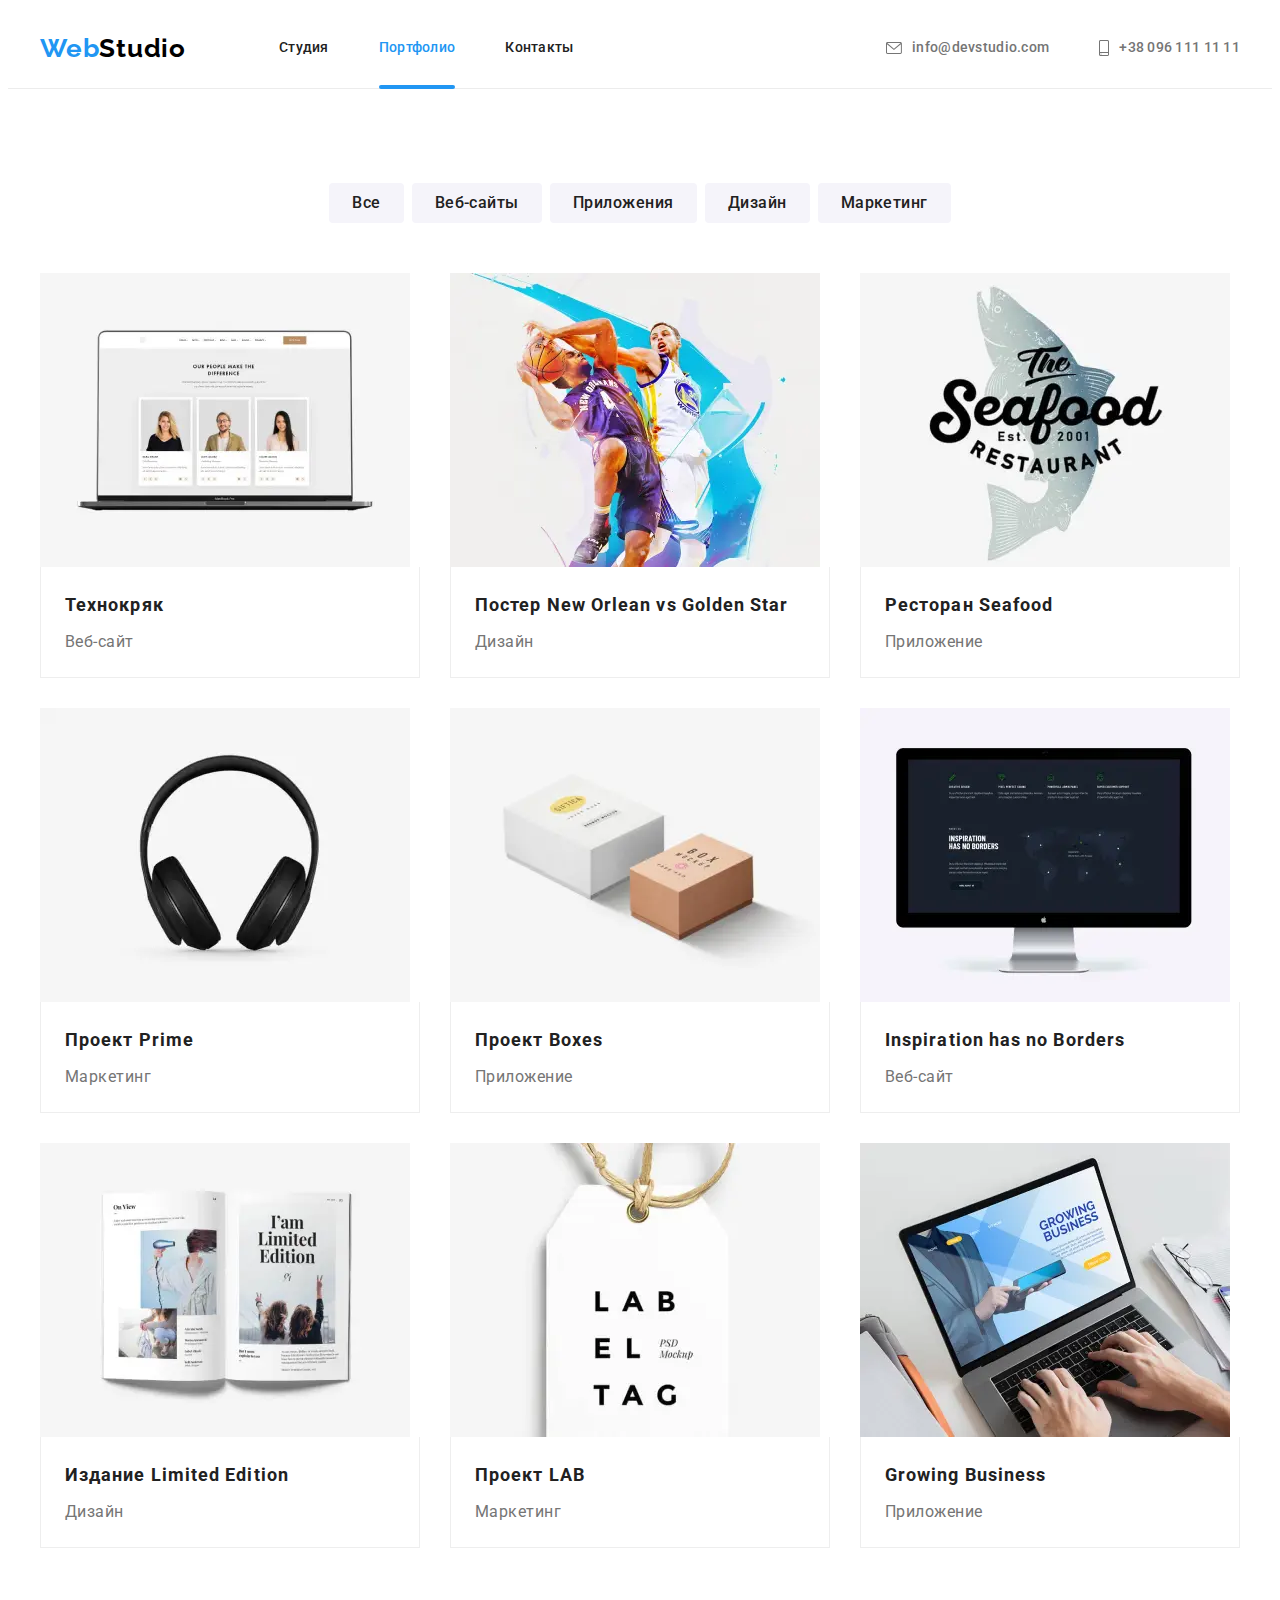
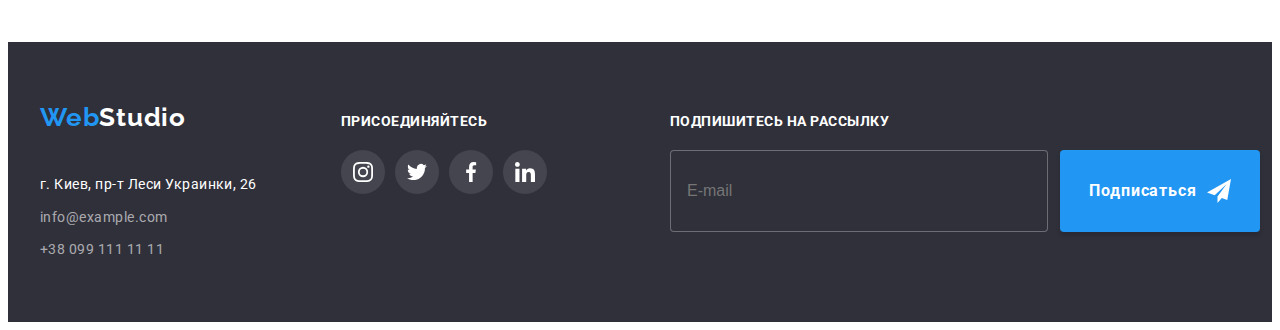
==== commit 1d3848d5: "Выполняет адаптивную верстку" ====
--- a/portfolio.html
+++ b/portfolio.html
@@ -86,7 +86,30 @@
                         <article class="product">
                             <a href="" class="product__link">
                                 <div class="product__overlay">
-                                    <img src="./images/project1.jpg" alt width="370" height="294" />
+                                    <picture>
+                                        <source srcset="./images/project1.webp 1x, ./images/project1-2x.webp 2x" 
+                                            type="image/webp" 
+                                            media="(min-width: 1200px)" />
+                                        <source srcset="./images/project1.jpg 1x, ./images/project1-2x.jpg 2x" 
+                                            type="image/jpg" 
+                                            media="(min-width: 1200px)" />
+                                        <source srcset="./images/project1-tab.webp 1x, ./images/project1-tab2x.webp 2x" 
+                                            type="image/webp" 
+                                            media="(min-width: 768px)" />
+                                        <source srcset="./images/project1-tab.jpg 1x, ./images/project1-tab2x.jpg 2x" 
+                                            type="image/jpg" 
+                                            media="(min-width: 768px)" />
+                                        <source srcset="./images/project1-mob.webp 1x, ./images/project1-mob2x.webp 2x" 
+                                            type="image/webp" 
+                                            media="(min-width: 320px)" />
+                                        <source srcset="./images/project1-mob.jpg 1x, ./images/project1-mob2x.jpg 2x" 
+                                            type="image/jpg" 
+                                            media="(min-width: 320px)" />
+                                        <img 
+                                            src="./images/project1.jpg" 
+                                            alt="веб-сайт на экране ноутбука"
+                                        />
+                                    </picture>
                                     <p class="product__text">Технокряк это современная площадка распространения 
                                     коронавируса. Компании используют эту платформу для цифрового шпионажа и атак на 
                                     защищённые сервера конкурентов.</p>
@@ -102,11 +125,30 @@
                         <article class="product">
                             <a href="" class="product__link">
                                 <div class="product__overlay">
-                                    <img 
-                                    src="./images/project2.jpg" 
-                                    alt="постер баскетболистов"
-                                    width="370"
-                                    height="294"/>
+                                    <picture>
+                                        <source srcset="./images/project2.webp 1x, ./images/project2-2x.webp 2x" 
+                                            type="image/webp"
+                                            media="(min-width: 1200px)" />
+                                        <source srcset="./images/project2.jpg 1x, ./images/project2-2x.jpg 2x" 
+                                            type="image/jpg" 
+                                            media="(min-width: 1200px)" />
+                                        <source srcset="./images/project2-tab.webp 1x, ./images/project2-tab2x.webp 2x" 
+                                            type="image/webp"
+                                            media="(min-width: 768px)" />
+                                        <source srcset="./images/project2-tab.jpg 1x, ./images/project2-tab2x.jpg 2x" 
+                                            type="image/jpg"
+                                            media="(min-width: 768px)" />
+                                        <source srcset="./images/project2-mob.webp 1x, ./images/project2-mob2x.webp 2x" 
+                                            type="image/webp"
+                                            media="(min-width: 320px)" />
+                                        <source srcset="./images/project2-mob.jpg 1x, ./images/project2-mob2x.jpg 2x" 
+                                            type="image/jpg"
+                                            media="(min-width: 320px)" />
+                                        <img 
+                                            src="./images/project2.jpg" 
+                                            alt="постер баскетболистов"
+                                        />
+                                    </picture>
                                     <p class="product__text">Технокряк это современная площадка распространения 
                                         коронавируса. Компании используют эту платформу для цифрового шпионажа и атак на 
                                         защищённые сервера конкурентов.</p>
@@ -122,11 +164,30 @@
                         <article class="product">
                             <a href="" class="product__link">
                                 <div class="product__overlay">
-                                    <img 
-                                    src="./images/project3.jpg" 
-                                    alt="логотип морского ресторана"
-                                    width="370"
-                                    height="294"/>
+                                    <picture>
+                                        <source srcset="./images/project3.webp 1x, ./images/project3-2x.webp 2x" 
+                                            type="image/webp"
+                                            media="(min-width: 1200px)" />
+                                        <source srcset="./images/project3.jpg 1x, ./images/project3-2x.jpg 2x" 
+                                            type="image/jpg" 
+                                            media="(min-width: 1200px)" />
+                                        <source srcset="./images/project3-tab.webp 1x, ./images/project3-tab2x.webp 2x" 
+                                            type="image/webp"
+                                            media="(min-width: 768px)" />
+                                        <source srcset="./images/project3-tab.jpg 1x, ./images/project3-tab2x.jpg 2x" 
+                                            type="image/jpg"
+                                            media="(min-width: 768px)" />
+                                        <source srcset="./images/project3-mob.webp 1x, ./images/project3-mob2x.webp 2x" 
+                                            type="image/webp"
+                                            media="(min-width: 320px)" />
+                                        <source srcset="./images/project3-mob.jpg 1x, ./images/project3-mob2x.jpg 2x" 
+                                            type="image/jpg"
+                                            media="(min-width: 320px)" />
+                                        <img 
+                                            src="./images/project3.jpg" 
+                                            alt="логотип морского ресторана"
+                                        />
+                                    </picture>
                                     <p class="product__text">Технокряк это современная площадка распространения 
                                         коронавируса. Компании используют эту платформу для цифрового шпионажа и атак на 
                                         защищённые сервера конкурентов.</p>
@@ -142,11 +203,30 @@
                         <article class="product">
                             <a href="" class="product__link">
                                 <div class="product__overlay">
-                                    <img 
-                                    src="./images/project4.jpg" 
-                                    alt="беспроводные наушники"
-                                    width="370"
-                                    height="294"/>
+                                    <picture>
+                                        <source srcset="./images/project4.webp 1x, ./images/project4-2x.webp 2x" 
+                                            type="image/webp"
+                                            media="(min-width: 1200px)" />
+                                        <source srcset="./images/project4.jpg 1x, ./images/project4-2x.jpg 2x" 
+                                            type="image/jpg" 
+                                            media="(min-width: 1200px)" />
+                                        <source srcset="./images/project4-tab.webp 1x, ./images/project4-tab2x.webp 2x" 
+                                            type="image/webp"
+                                            media="(min-width: 768px)" />
+                                        <source srcset="./images/project4-tab.jpg 1x, ./images/project4-tab2x.jpg 2x" 
+                                            type="image/jpg"
+                                            media="(min-width: 768px)" />
+                                        <source srcset="./images/project4-mob.webp 1x, ./images/project4-mob2x.webp 2x" 
+                                            type="image/webp"
+                                            media="(min-width: 320px)" />
+                                        <source srcset="./images/project4-mob.jpg 1x, ./images/project4-mob2x.jpg 2x"  
+                                            type="image/jpg"
+                                            media="(min-width: 320px)" />
+                                        <img 
+                                            src="./images/project4.jpg" 
+                                            alt="беспроводные наушники"
+                                        />
+                                    </picture>
                                     <p class="product__text">Технокряк это современная площадка распространения 
                                         коронавируса. Компании используют эту платформу для цифрового шпионажа и атак на 
                                         защищённые сервера конкурентов.</p>
@@ -162,11 +242,30 @@
                         <article class="product">
                             <a href="" class="product__link">
                                 <div class="product__overlay">
-                                    <img 
-                                    src="./images/project5.jpg" 
-                                    alt="белая и коричневая коробки"
-                                    width="370"
-                                    height="294"/>
+                                    <picture>
+                                        <source srcset="./images/project5.webp 1x, ./images/project5-2x.webp 2x" 
+                                            type="image/webp"
+                                            media="(min-width: 1200px)" />
+                                        <source srcset="./images/project5.jpg 1x, ./images/project5-2x.jpg 2x" 
+                                            type="image/jpg" 
+                                            media="(min-width: 1200px)" />
+                                        <source srcset="./images/project5-tab.webp 1x, ./images/project5-tab2x.webp 2x" 
+                                            type="image/webp"
+                                            media="(min-width: 768px)" />
+                                        <source srcset="./images/project5-tab.jpg 1x, ./images/project5-tab2x.jpg 2x" 
+                                            type="image/jpg"
+                                            media="(min-width: 768px)" />
+                                        <source srcset="./images/project5-mob.webp 1x, ./images/project5-mob2x.webp 2x" 
+                                            type="image/webp"
+                                            media="(min-width: 320px)" />
+                                        <source srcset="./images/project5-mob.jpg 1x, ./images/project5-mob2x.jpg 2x" 
+                                            type="image/jpg"
+                                            media="(min-width: 320px)" />
+                                        <img 
+                                            src="./images/project5.jpg" 
+                                            alt="белая и коричневая коробки"
+                                        />
+                                    </picture>
                                     <p class="product__text">Технокряк это современная площадка распространения 
                                         коронавируса. Компании используют эту платформу для цифрового шпионажа и атак на 
                                         защищённые сервера конкурентов.</p>
@@ -182,11 +281,30 @@
                         <article class="product">
                             <a href="" class="product__link">
                                 <div class="product__overlay">
-                                    <img 
-                                    src="./images/project6.jpg" 
-                                    alt="монитор"
-                                    width="370"
-                                    height="294"/>
+                                    <picture>
+                                        <source srcset="./images/project6.webp 1x, ./images/project6-2x.webp 2x" 
+                                            type="image/webp"
+                                            media="(min-width: 1200px)" />
+                                        <source srcset="./images/project6.jpg 1x, ./images/project6-2x.jpg 2x" 
+                                            type="image/jpg" 
+                                            media="(min-width: 1200px)" />
+                                        <source srcset="./images/project6-tab.webp 1x, ./images/project6-tab2x.webp 2x" 
+                                            type="image/webp"
+                                            media="(min-width: 768px)" />
+                                        <source srcset="./images/project6-tab.jpg 1x, ./images/project6-tab2x.jpg 2x" 
+                                            type="image/jpg"
+                                            media="(min-width: 768px)" />
+                                        <source srcset="./images/project6-mob.webp 1x, ./images/project6-mob2x.webp 2x" 
+                                            type="image/webp"
+                                            media="(min-width: 320px)" />
+                                        <source srcset="./images/project6-mob.jpg 1x, ./images/project6-mob2x.jpg 2x"  
+                                            type="image/jpg"
+                                            media="(min-width: 320px)" />
+                                        <img 
+                                            src="./images/project6.jpg" 
+                                            alt="монитор"
+                                        />
+                                    </picture>
                                     <p class="product__text">Технокряк это современная площадка распространения 
                                         коронавируса. Компании используют эту платформу для цифрового шпионажа и атак на 
                                         защищённые сервера конкурентов..</p>
@@ -202,11 +320,30 @@
                         <article class="product">
                             <a href="" class="product__link">
                                 <div class="product__overlay">
-                                    <img 
-                                    src="./images/project7.jpg" 
-                                    alt="раскрытая книга"
-                                    width="370"
-                                    height="294"/>
+                                    <picture>
+                                        <source srcset="./images/project7.webp 1x, ./images/project7-2x.webp 2x" 
+                                            type="image/webp"
+                                            media="(min-width: 1200px)" />
+                                        <source srcset="./images/project7.jpg 1x, ./images/project7-2x.jpg 2x" 
+                                            type="image/jpg" 
+                                            media="(min-width: 1200px)" />
+                                        <source srcset="./images/project7-tab.webp 1x, ./images/project7-tab2x.webp 2x" 
+                                            type="image/webp"
+                                            media="(min-width: 768px)" />
+                                        <source srcset="./images/project7-tab.jpg 1x, ./images/project7-tab2x.jpg 2x" 
+                                            type="image/jpg"
+                                            media="(min-width: 768px)" />
+                                        <source srcset="./images/project7-mob.webp 1x, ./images/project7-mob2x.webp 2x" 
+                                            type="image/webp"
+                                            media="(min-width: 320px)" />
+                                        <source srcset="./images/project7-mob.jpg 1x, ./images/project7-mob2x.jpg 2x" 
+                                            type="image/jpg"
+                                            media="(min-width: 320px)" />
+                                        <img 
+                                            src="./images/project7.jpg" 
+                                            alt="раскрытая книга"
+                                        />
+                                    </picture>
                                     <p class="product__text">Технокряк это современная площадка распространения 
                                         коронавируса. Компании используют эту платформу для цифрового шпионажа и атак на 
                                         защищённые сервера конкурентов.</p>
@@ -222,11 +359,30 @@
                         <article class="product">
                             <a href="" class="product__link">
                                 <div class="product__overlay">
-                                    <img 
-                                    src="./images/project8.jpg" 
-                                    alt="белая бирка с латинскими буквами"
-                                    width="370"
-                                    height="294"/>
+                                    <picture>
+                                        <source srcset="./images/project8.webp 1x, ./images/project8-2x.webp 2x" 
+                                            type="image/webp"
+                                            media="(min-width: 1200px)" />
+                                        <source srcset="./images/project8.jpg 1x, ./images/project8-2x.jpg 2x" 
+                                            type="image/jpg" 
+                                            media="(min-width: 1200px)" />
+                                        <source srcset="./images/project8-tab.webp 1x, ./images/project8-tab2x.webp 2x" 
+                                            type="image/webp"
+                                            media="(min-width: 768px)" />
+                                        <source srcset="./images/project8-tab.jpg 1x, ./images/project8-tab2x.jpg 2x" 
+                                            type="image/jpg"
+                                            media="(min-width: 768px)" />
+                                        <source srcset="./images/project8-mob.webp 1x, ./images/project8-mob2x.webp 2x"
+                                            type="image/webp"
+                                            media="(min-width: 320px)" />
+                                        <source srcset="./images/project8-mob.jpg 1x, ./images/project8-mob2x.jpg 2x" 
+                                            type="image/jpg"
+                                            media="(min-width: 320px)" />
+                                        <img 
+                                            src="./images/project8.jpg" 
+                                            alt="белая бирка с латинскими буквами"
+                                        />
+                                    </picture>
                                     <p class="product__text">Технокряк это современная площадка распространения 
                                         коронавируса. Компании используют эту платформу для цифрового шпионажа и атак на 
                                         защищённые сервера конкурентов.</p>
@@ -242,11 +398,30 @@
                         <article class="product">
                             <a href="" class="product__link">
                                 <div class="product__overlay">
-                                    <img 
-                                    src="./images/project9.jpg" 
-                                    alt="разработчик пишет приложение на ноутбуке"
-                                    width="370"
-                                    height="294"/>
+                                    <picture>
+                                        <source srcset="./images/project9.webp 1x, ./images/project9-2x.webp 2x" 
+                                            type="image/webp"
+                                            media="(min-width: 1200px)" />
+                                        <source srcset="./images/project9.jpg 1x, ./images/project9-2x.jpg 2x" 
+                                            type="image/jpg" 
+                                            media="(min-width: 1200px)" />
+                                        <source srcset="./images/project9-tab.webp 1x, ./images/project9-tab2x.webp 2x" 
+                                            type="image/webp"
+                                            media="(min-width: 768px)" />
+                                        <source srcset="./images/project9-tab.jpg 1x, ./images/project9-tab2x.jpg 2x" 
+                                            type="image/jpg"
+                                            media="(min-width: 768px)" />
+                                        <source srcset="./images/project9-mob.webp 1x, ./images/project9-mob2x.webp 2x" 
+                                            type="image/webp"
+                                            media="(min-width: 320px)" />
+                                        <source srcset="./images/project9-mob.jpg 1x, ./images/project9-mob2x.jpg 2x" 
+                                            type="image/jpg"
+                                            media="(min-width: 320px)" />
+                                        <img 
+                                            src="./images/project9.jpg" 
+                                            alt="разработчик пишет приложение на ноутбуке"
+                                        />
+                                    </picture>
                                     <p class="product__text">Технокряк это современная площадка распространения 
                                         коронавируса. Компании используют эту платформу для цифрового шпионажа и атак на 
                                         защищённые сервера конкурентов.</p>
--- a/css/main.min.css
+++ b/css/main.min.css
@@ -1,2 +1,2 @@
-:root{--primary-text-color: #757575;--title-text-color:  #212121;--accent-color: #2196F3;--white-color: #FFFFFF;--black-color: #000000;--secondary-background-color: #F5F4FA;--background-color-hero: #C4C4C4;--background-color-gradient: rgba(47, 48, 58, 0.4);--background-footer-color: #2F303A;--background-color-btn-order: #188CE8;--text-adress-color: rgba(255, 255, 255, 0.6);--border-project-color: #EEEEEE;--border-header-color: #ECECEC;--icon-color: #AFB1B8;--icon-background-footer: rgba(255, 255, 255, 0.1);--background-overlay-about: rgba(47, 48, 58, 0.8);--background-overlay-modal: rgba(0, 0, 0, 0.2);--overlay-project-card: rgba(33, 150, 243, 0.9);--modal-input-color: rgba(33, 33, 33, 0.2);--timing-function: cubic-bezier(0.4, 0, 0.2, 1)}.visually-hidden{position:absolute;white-space:nowrap;width:1px;height:1px;overflow:hidden;border:0;padding:0;clip:rect(0 0 0 0);clip-path:inset(50%);margin:-1px}p,h1,h2,h3,h4,h5,h6{margin:0}.list{list-style:none;margin:0;padding:0}a{display:block;text-decoration:none}img{display:block;max-width:100%;width:100%;height:auto}body{background-color:var(--white-color);color:var(--primary-text-color);font-family:"Roboto", sans-serif;letter-spacing:0.03em}body.modal-open{overflow:hidden}.section{padding-top:60px;padding-bottom:60px;margin-right:auto;margin-left:auto}.section__title{margin-bottom:30px;color:var(--title-text-color);font-size:28px;line-height:1.18;text-align:center}@media screen and (min-width: 1200px){.section{padding-top:94px;padding-bottom:94px}.section__title{margin-bottom:50px;font-size:36px;line-height:1.17}}.container{min-width:320px;width:100%;padding-left:15px;padding-right:15px;margin-right:auto;margin-left:auto}@media screen and (min-width: 480px){.container{width:480px}}@media screen and (min-width: 768px){.container{width:768px}}@media screen and (min-width: 1200px){.container{width:1200px}}.header{position:relative;border-bottom:1px solid var(--border-header-color)}.header-container{display:flex;align-items:center}.header-nav{display:flex;align-items:center;justify-content:space-between;width:100%;min-height:60px}@media screen and (min-width: 768px){.header-nav{display:flex;align-items:center;justify-content:start;width:100%;min-width:80px}}@media screen and (min-width: 1200px){.header-nav{display:flex;align-items:center}}.logo{font-weight:700;font-size:24px;line-height:1.17;letter-spacing:.03em;font-family:Raleway;color:var(--accent-color)}@media screen and (min-width: 1200px){.logo{font-weight:700;font-size:26px;line-height:1.19;letter-spacing:.03em}}.logo__studio{color:var(--black-color)}.logo__studio--inverse{color:var(--white-color);margin-bottom:0}.menu-button{display:inline-flex;align-items:center;justify-content:center;margin:0;padding:0;border:none;background-color:transparent;z-index:2}@media screen and (min-width: 768px){.menu-button{display:none}}.menu-button__icon-cross{display:none}.menu-button.is-open .menu-button__icon-cross{display:block;fill:var(--black-color)}.menu-button.is-open .menu-button__icon-cross:hover,.menu-button.is-open .menu-button__icon-cross:focus{fill:var(--accent-color)}.menu-button__icon-menu{display:block;fill:var(--black-color)}.menu-button__icon-menu:hover,.menu-button__icon-menu:focus{fill:var(--accent-color)}.menu-button.is-open .menu-button__icon-menu{display:none}.menu-container{padding:40px 30px;background-color:var(--white-color)}@media screen and (max-width: 767.5px){.menu-container{display:none;position:absolute;top:0;left:0;width:100vw;height:100vh}.menu-container.is-open{display:block;z-index:1}}@media screen and (min-width: 768px){.menu-container{display:flex;align-items:center;width:100%;padding:0;margin-left:88px}}@media screen and (min-width: 1200px){.menu-container{margin-left:93px}}.site-nav{margin-bottom:302px}@media screen and (min-width: 768px){.site-nav{display:flex;align-items:center;justify-content:center;margin:0}}.site-nav__item:not(:last-child){margin-bottom:32px}@media screen and (min-width: 768px){.site-nav__item:not(:last-child){margin-bottom:0;margin-right:50px}}.site-nav__link{display:inline-block;color:var(--title-text-color);font-weight:500;font-size:40px;line-height:1.18;letter-spacing:.02em}@media screen and (min-width: 768px){.site-nav__link{display:block;padding-top:32px;padding-bottom:32px;font-weight:500;font-size:14px;line-height:1.14;letter-spacing:.02em}}@media screen and (min-width: 1200px){.site-nav__link{transition:color 250ms var(--timing-function)}.site-nav__link:hover,.site-nav__link:focus{color:var(--accent-color)}}.site-nav__link--current{position:relative;color:var(--accent-color)}@media screen and (min-width: 768px){.site-nav__link--current::after{content:'';position:absolute;left:0;bottom:-1px;width:100%;height:4px;border-radius:2px;background-color:var(--accent-color)}}.header-contact{display:flex;flex-direction:column-reverse;margin-bottom:64px}@media screen and (min-width: 768px){.header-contact{flex-direction:column;align-items:baseline;padding-top:21px;padding-bottom:21px;margin-bottom:0;margin-left:auto}}@media screen and (min-width: 1200px){.header-contact{display:flex;align-items:center;justify-content:center;flex-direction:row;padding:0}}@media screen and (min-width: 768px){.header-contact__item:not(:first-child){margin-top:10px}}@media screen and (min-width: 1200px){.header-contact__item:not(:first-child){margin-left:50px;margin-top:0}}.header-contact__link-tel{display:inline-block;margin-bottom:32px;font-weight:500;font-size:34px;line-height:1.18;letter-spacing:.02em;color:var(--accent-color)}.header-contact__link-mail{display:inline-block;font-weight:500;font-size:24px;line-height:1.17;letter-spacing:.02em;color:var(--primery-text-color)}@media screen and (min-width: 768px){.header-contact__link-mail,.header-contact__link-tel{display:flex;align-items:center;justify-content:center;margin:0;color:var(--primary-text-color);font-weight:500;font-size:12px;line-height:1.17;letter-spacing:.02em}}@media screen and (min-width: 1200px){.header-contact__link-mail,.header-contact__link-tel{padding-top:32px;padding-bottom:32px;font-weight:500;font-size:14px;line-height:1.14;letter-spacing:.02em;transition:color 250ms var(--timing-function)}.header-contact__link-mail:hover,.header-contact__link-mail:focus,.header-contact__link-tel:hover,.header-contact__link-tel:focus{color:var(--accent-color)}}.header-contact__icon-mail,.header-contact__icon-tel{display:none}@media screen and (min-width: 768px){.header-contact__icon-mail,.header-contact__icon-tel{display:block;margin-right:8px;fill:currentColor}}@media screen and (min-width: 1200px){.header-contact__icon-mail,.header-contact__icon-tel{margin-right:10px}}@media screen and (min-width: 768px){.header-contact__icon-mail{width:14px;height:10px}}@media screen and (min-width: 1200px){.header-contact__icon-mail{width:16px;height:12px}}@media screen and (min-width: 768px){.header-contact__icon-tel{width:10px;height:14px}}@media screen and (min-width: 1200px){.header-contact__icon-tel{height:16px}}.social-contact{display:flex;align-items:center;justify-content:flex-start}@media screen and (min-width: 768px){.social-contact{display:none}}.social-contact__item:not(:last-child){padding-right:10px;margin-right:10px;border-right:1px solid var(--modal-input-color)}.social-contact__link{font-weight:500;font-size:18px;line-height:1.22;letter-spacing:.02em;color:var(--accent-color)}.hero{height:400px;padding-top:118px;padding-bottom:118px;margin-left:auto;margin-right:auto;background-color:var(--background-color-hero);background-image:linear-gradient(to right, var(--background-color-gradient), var(--background-color-gradient)),url(../images/hero.jpg);background-repeat:no-repeat;background-position:center;background-size:cover;text-align:center}@media screen and (min-width: 480px){.hero{max-width:480px}}@media screen and (min-width: 768px){.hero{max-width:768px}}@media screen and (min-width: 1200px){.hero{max-width:1600px;height:600px;padding-top:200px;padding-bottom:200px}}.hero__title{margin-bottom:30px;margin-left:auto;margin-right:auto;font-weight:900;font-size:26px;line-height:1.62;letter-spacing:.06em;color:var(--white-color);text-align:center;text-transform:uppercase}@media screen and (min-width: 480px){.hero__title{width:360px}}@media screen and (min-width: 1200px){.hero__title{width:696px;font-weight:900;font-size:44px;line-height:1.36;letter-spacing:.06em}}.button{display:inline-block;min-width:200px;border:none;border-radius:4px;padding-top:10px;padding-bottom:10px;box-shadow:0px 4px 4px rgba(0,0,0,0.15);cursor:pointer;background-color:var(--accent-color);color:var(--white-color);font-family:inherit;font-weight:700;font-size:16px;line-height:1.87;letter-spacing:.06em;text-align:center;transition:background-color 250ms var(--timing-function)}.button:hover,.button:focus{background-color:var(--background-color-btn-order)}.backdrop{position:fixed;top:0;left:0;width:100%;height:100%;background-color:var(--background-overlay-modal);opacity:1;overflow-y:scroll;transition:opacity 250ms var(--timing-function),visibility 250ms var(--timing-function)}.backdrop.is-hidden{opacity:0;pointer-events:none;visibility:hidden}.modal{position:absolute;top:50%;left:50%;transform:translate(-50%, -50%) scale(1);display:block;max-width:450px;width:100%;padding:40px;border-radius:4px;background-color:var(--white-color);box-shadow:0px 1px 3px rgba(0,0,0,0.12),0px 1px 1px rgba(0,0,0,0.14),0px 2px 1px rgba(0,0,0,0.2);transition:transform 250ms var(--timing-function),box-shadow 250ms var(--timing-function)}.backdrop.is-hidden .modal{transform:translate(-50%, -50%) scale(0.5)}@media screen and (min-width: 1200px){.modal{max-width:528px}}.modal-close-btn{position:absolute;top:8px;right:8px;cursor:pointer;width:30px;height:30px;padding:0;border:1px solid rgba(0,0,0,0.1);border-radius:50%;background-color:transparent}.modal-close-btn__icon{fill:var(--black-color);transition:fill 250ms var(--timing-function)}.modal-close-btn:focus .modal-close-btn__icon,.modal-close-btn:hover .modal-close-btn__icon{fill:var(--accent-color)}.modal-form__title{margin-bottom:12px;font-weight:700;font-size:20px;line-height:1.5;text-align:center;color:var(--title-text-color)}@media screen and (min-width: 1200px){.modal-form__title{font-weight:700;font-size:20px;line-height:1.15}}.modal-form__button{padding-left:56px;padding-right:55px;margin-top:30px}.form-field{display:block;padding:0;font-size:12px;line-height:1.17;letter-spacing:.01em;text-align:left;color:var(--primary-text-color)}.form-field:nth-child(-n+4){margin-bottom:10px}.form-field-comment{margin-bottom:20px}.form-field__content{position:relative;display:block;margin-top:4px}.form-field__input{width:100%;height:40px;padding:11px 12px 11px 42px;border:1px solid var(--modal-input-color);border-radius:4px;outline:none;color:var(--title-text-color);transition:border 250ms var(--timing-function)}.form-field__input:focus{border:1px solid var(--accent-color)}.form-field__icon{position:absolute;top:50%;left:12px;transform:translateY(-50%);fill:var(--title-text-color);transition:fill 250ms var(--timing-function)}.form-field__input:focus+.form-field__icon{fill:var(--accent-color)}.form-field__textarea{display:block;width:100%;height:120px;padding:12px 16px;margin-top:4px;border:1px solid var(--modal-input-color);border-radius:4px;font:inherit;resize:none;outline:none;transition:border 250ms var(--timing-function)}.form-field__textarea:focus{border:1px solid var(--accent-color)}.form-field__textarea::placeholder{font-size:14px;line-height:1.14;letter-spacing:.01em;color:rgba(117,117,117,0.5)}@media screen and (min-width: 1200px){.form-field__textarea::placeholder{font-size:12px;line-height:1.17;letter-spacing:.01em}}.checkbox{position:relative;display:inline-flex;align-items:center;justify-content:right;max-width:370px;width:100%}@media screen and (min-width: 1200px){.checkbox{max-width:425px}}.checkbox__text{margin-right:0;font-size:12px;line-height:1.17;color:var(--primary-text-color)}@media screen and (min-width: 1200px){.checkbox__text{font-size:14px;line-height:1.71}}.checkbox__link{display:inline-block;text-decoration:underline;color:var(--accent-color);font-size:12px;line-height:1.17}@media screen and (min-width: 1200px){.checkbox__link{font-size:14px;line-height:1.71}}.checkbox__input{-webkit-appearance:none;-moz-appearance:none;-appearance:none}.checkbox__icon{position:absolute;top:50%;left:0;transform:translateY(-50%);margin-right:8px;border:2px solid var(--title-text-color);border-radius:2px;background-color:transparent;fill:transparent;transition:border 250ms var(--timing-function),fill 250ms var(--timing-function),background-color 250ms var(--timing-function)}.checkbox:focus:checked+.checkbox__icon,.checkbox__input:checked+.checkbox__icon{border:2px solid transparent;fill:var(--white-color);background-color:var(--accent-color)}@media screen and (min-width: 1200px){.features{padding-bottom:0}}@media screen and (min-width: 768px){.feature-list{display:flex;flex-wrap:wrap;margin:-15px}}@media screen and (min-width: 1200px){.feature-list{display:flex;align-items:center;justify-content:center;margin:0 -15px}}@media screen and (min-width: 768px){.feature-list__item{flex-basis:calc((100% - 2*30px) / 2);margin:15px}}@media screen and (min-width: 1200px){.feature-list__item{flex-basis:calc((100% / 4) - 30px);margin:0 15px}}@media screen and (max-width: 767px){.feature-list__item:not(:last-child){margin-bottom:30px}}.feature-list__icon{display:flex;align-items:center;justify-content:center;width:100%;height:120px;margin-bottom:30px;border:none;border-radius:4px;background-color:var(--secondary-background-color)}.feature-list__title{margin-bottom:10px;color:var(--title-text-color);font-size:14px;line-height:1.14;text-align:center;text-transform:uppercase}@media screen and (min-width: 768px){.feature-list__title{text-align:left}}.feature-list__text{font-size:14px;line-height:1.71;letter-spacing:.03em}@media screen and (max-width: 1199.5px){.about{display:none}}.about-list{display:flex;margin-left:-30px}.about-list__item{position:relative;flex-basis:calc((100% - 3*30px) / 3);margin-left:30px;z-index:-1}.about-list__label{position:absolute;left:0;bottom:0;width:100%;padding-top:27px;padding-bottom:27px;font-weight:700;font-size:14px;line-height:1.14;text-align:center;text-transform:uppercase;background-color:var(--background-overlay-about);color:var(--white-color)}.team{width:100%;background-color:var(--secondary-background-color)}@media screen and (min-width: 768px){.team-list{display:flex;flex-wrap:wrap;margin:-15px}}@media screen and (min-width: 1200px){.team-list{display:flex;align-items:center;justify-content:center;margin:0 -15px}}.team-list__item{box-shadow:0px 1px 3px rgba(0,0,0,0.12),0px 1px 1px rgba(0,0,0,0.14),0px 2px 1px rgba(0,0,0,0.2);border-radius:0px 0px 4px 4px;background-color:var(--white-color)}@media screen and (max-width: 767px){.team-list__item:not(:last-child){margin-bottom:30px}}@media screen and (min-width: 768px){.team-list__item{flex-basis:calc((100% - 2*30px) / 2);margin:15px}}@media screen and (min-width: 1200px){.team-list__item{flex-basis:calc((100% / 4) - 30px);margin:0 15px}}.team-list__meta{padding-top:30px;padding-bottom:24px}@media screen and (min-width: 1200px){.team-list__meta{padding-bottom:30px}}.team-list__name{margin-bottom:10px;color:var(--title-text-color);font-weight:500;font-size:16px;line-height:1.19;text-align:center}.team-list__position{font-size:16px;line-height:1.19;text-align:center;margin-bottom:16px}.social-list{display:flex;align-items:center;justify-content:center}.social-list__item:not(:first-child){margin-left:10px}.social-list__link{display:flex;align-items:center;justify-content:center;width:44px;height:44px;border-radius:50%;color:var(--icon-color);transition:color 250ms var(--timing-function),background-color 250ms var(--timing-function)}.social-list__link:hover,.social-list__link:focus{color:var(--white-color);background-color:var(--accent-color)}.social-list__icon{fill:currentColor}.client-list{display:flex;flex-wrap:wrap;margin:-15px}@media screen and (min-width: 1200px){.client-list{margin:0 -15px}}.client-list__item{flex-basis:calc((100% - 2*30px) / 2);margin:15px}@media screen and (min-width: 768px){.client-list__item{flex-basis:calc((100% - 3*30px) / 3)}}@media screen and (min-width: 1200px){.client-list__item{flex-basis:calc((100% - 6*30px) / 6);margin:0 15px}}.client-list__link{display:flex;align-items:center;justify-content:center;justify-content:center;width:100%;height:92px;border:1px solid var(--icon-color);border-radius:4px;color:var(--icon-color);transition:color 250ms var(--timing-function),border 250ms var(--timing-function)}.client-list__link:hover,.client-list__link:focus{border:1px solid var(--accent-color);color:var(--accent-color)}.client-list__icon{fill:currentColor}.filters{display:flex;align-items:center;justify-content:center;margin-bottom:50px}.filters__item:not(:first-child){margin-left:8px}.filters__button{display:inline-block;border:1px solid transparent;border-radius:4px;min-width:73px;padding:6px 22px;cursor:pointer;background-color:var(--secondary-background-color);color:var(--title-text-color);font-family:inherit;font-weight:500;font-size:16px;line-height:1.62;letter-spacing:.03em;text-align:center;transition:background-color 250ms var(--timing-function),color 250ms var(--timing-function),box-shadow 250ms var(--timing-function)}.filters__button:hover,.filters__button:focus{background-color:var(--accent-color);color:var(--white-color);box-shadow:0px 3px 1px rgba(0,0,0,0.1),0px 1px 2px rgba(0,0,0,0.08),0px 2px 2px rgba(0,0,0,0.12)}.project-list{display:flex;flex-wrap:wrap;margin-top:-30px;margin-left:-30px}.project-list__item{flex-basis:370px;margin-top:30px;margin-left:30px;background-color:var(--white-color)}.product__link{display:block;transition:box-shadow 250ms var(--timing-function)}.product__link:hover,.product__link:focus{box-shadow:0px 1px 1px rgba(0,0,0,0.12),0px 4px 4px rgba(0,0,0,0.06),1px 4px 6px rgba(0,0,0,0.16)}.product__overlay{position:relative;overflow:hidden}.product__text{position:absolute;top:0;left:0;width:100%;height:101%;padding:63px 24px;font-size:18px;line-height:1.56;color:var(--white-color);background-color:var(--overlay-project-card);transform:translateY(100%);transition:transform 250ms var(--timing-function)}.product__link:hover .product__text,.product__link:focus .product__text{transform:translateY(0)}.product__meta{padding:20px 24px;border-right:1px solid var(--border-project-color);border-bottom:1px solid var(--border-project-color);border-left:1px solid var(--border-project-color)}.product__name{margin-bottom:4px;color:var(--title-text-color);font-size:18px;line-height:2;letter-spacing:.06em}.product__description{color:var(--primary-text-color);font-size:16px;line-height:1.87}.footer{padding-top:60px;padding-bottom:60px;text-align:center;background-color:var(--background-footer-color)}@media screen and (min-width: 1200px){.footer{text-align:left}}@media screen and (min-width: 768px){.footer__container{display:flex;align-items:baseline;flex-wrap:wrap}}@media screen and (min-width: 1200px){.footer__container{display:flex;align-items:baseline}}@media screen and (min-width: 768px){.address-block{margin-left:61px}}@media screen and (min-width: 1200px){.address-block{margin-right:70px;margin-left:0}}.address-block__logo{display:inline-block;margin-bottom:20px}.address-list{width:232px;margin-right:auto;margin-left:auto;margin-bottom:60px}@media screen and (min-width: 1200px){.address-list{width:231px;margin:0}}.address-list__item:not(:last-child){margin-bottom:8px}@media screen and (min-width: 1200px){.address-list__item:not(:last-child){margin-bottom:9px}}.address-list__link{color:var(--white-color);font-style:normal;font-size:14px;line-height:1.71;transition:color 250ms var(--timing-function)}.address-list__link:hover,.address-list__link:focus{color:var(--accent-color)}.address-list__link-mail,.address-list__link-tel{color:var(--text-adress-color);transition:color 250ms var(--timing-function)}.address-list__link-mail:hover,.address-list__link-mail:focus,.address-list__link-tel:hover,.address-list__link-tel:focus{color:var(--accent-color)}.footer-social{width:206px;margin-right:auto;margin-left:auto;margin-bottom:60px}@media screen and (min-width: 768px){.footer-social{margin-right:74px;margin-bottom:0}}@media screen and (min-width: 1200px){.footer-social{margin:0}}.footer-social__text{margin-bottom:20px;font-weight:700;font-size:14px;line-height:1.14;text-transform:uppercase;color:var(--white-color)}.footer-social__link{background-color:var(--icon-background-footer);color:var(--white-color);transition:background-color 250ms var(--timing-function)}.footer-social__link:hover,.footer-social__link:focus{background-color:var(--accent-color)}.footer-social__icon{fill:currentColor}@media screen and (min-width: 768px){.footer-form{width:450px;margin-left:auto;margin-right:auto}}@media screen and (min-width: 1200px){.footer-form{width:570px;margin-left:auto;margin-right:0}}.footer-form__text{margin-bottom:20px;font-weight:700;font-size:14px;line-height:1.14;text-transform:uppercase;color:var(--white-color)}@media screen and (min-width: 1200px){.email-form{display:flex}}@media screen and (min-width: 1200px){.email-form__label{margin-right:12px}}.email-form__input{display:inline-block;width:100%;height:50px;padding-top:15px;padding-bottom:15px;padding-left:16px;margin-bottom:20px;border:1px solid rgba(255,255,255,0.3);border-radius:4px;outline:none;font-size:16px;line-height:1.25;color:var(--text-adress-color);background-color:var(--background-footer-color)}@media screen and (min-width: 1200px){.email-form__input{width:358px;margin-bottom:0}}.email-form__btn{display:inline-flex;align-items:center;justify-content:center}.email-form__icon{margin-left:10px;fill:var(--white-color)}
+:root{--primary-text-color: #757575;--title-text-color:  #212121;--accent-color: #2196F3;--white-color: #FFFFFF;--black-color: #000000;--secondary-background-color: #F5F4FA;--background-color-hero: #C4C4C4;--background-color-gradient: rgba(47, 48, 58, 0.4);--background-footer-color: #2F303A;--background-color-btn-order: #188CE8;--text-adress-color: rgba(255, 255, 255, 0.6);--border-project-color: #EEEEEE;--border-header-color: #ECECEC;--icon-color: #AFB1B8;--icon-background-footer: rgba(255, 255, 255, 0.1);--background-overlay-about: rgba(47, 48, 58, 0.8);--background-overlay-modal: rgba(0, 0, 0, 0.2);--overlay-project-card: rgba(33, 150, 243, 0.9);--modal-input-color: rgba(33, 33, 33, 0.2);--timing-function: cubic-bezier(0.4, 0, 0.2, 1)}.visually-hidden{position:absolute;white-space:nowrap;width:1px;height:1px;overflow:hidden;border:0;padding:0;clip:rect(0 0 0 0);clip-path:inset(50%);margin:-1px}p,h1,h2,h3,h4,h5,h6{margin:0}.list{list-style:none;margin:0;padding:0}a{display:block;text-decoration:none}img{display:block;max-width:100%;height:auto}body{background-color:var(--white-color);color:var(--primary-text-color);font-family:"Roboto", sans-serif;letter-spacing:0.03em}body.modal-open{overflow:hidden}.section{padding-top:60px;padding-bottom:60px;margin-right:auto;margin-left:auto}.section__title{margin-bottom:30px;color:var(--title-text-color);font-size:28px;line-height:1.18;text-align:center}@media screen and (min-width: 1200px){.section{padding-top:94px;padding-bottom:94px}.section__title{margin-bottom:50px;font-size:36px;line-height:1.17}}.container{min-width:320px;width:100vw;padding-left:15px;padding-right:15px;margin-right:auto;margin-left:auto}@media screen and (min-width: 480px){.container{width:480px}}@media screen and (min-width: 768px){.container{width:768px}}@media screen and (min-width: 1200px){.container{width:1200px}}.header{position:relative;border-bottom:1px solid var(--border-header-color)}.header-container{display:flex;align-items:center}.header-nav{display:flex;align-items:center;justify-content:space-between;width:100%;min-height:60px}@media screen and (min-width: 768px){.header-nav{display:flex;align-items:center;justify-content:start;width:100%;min-width:80px}}@media screen and (min-width: 1200px){.header-nav{display:flex;align-items:center}}.logo{font-weight:700;font-size:24px;line-height:1.17;letter-spacing:.03em;font-family:Raleway;color:var(--accent-color)}@media screen and (min-width: 1200px){.logo{font-weight:700;font-size:26px;line-height:1.19;letter-spacing:.03em}}.logo__studio{color:var(--black-color)}.logo__studio--inverse{color:var(--white-color);margin-bottom:0}.menu-button{display:inline-flex;align-items:center;justify-content:center;margin:0;padding:0;border:none;background-color:transparent;z-index:2}@media screen and (min-width: 768px){.menu-button{display:none}}.menu-button__icon-cross{display:none}.menu-button.is-open .menu-button__icon-cross{display:block;fill:var(--black-color)}.menu-button.is-open .menu-button__icon-cross:hover,.menu-button.is-open .menu-button__icon-cross:focus{fill:var(--accent-color)}.menu-button__icon-menu{display:block;fill:var(--black-color)}.menu-button__icon-menu:hover,.menu-button__icon-menu:focus{fill:var(--accent-color)}.menu-button.is-open .menu-button__icon-menu{display:none}.menu-container{padding:40px 30px;background-color:var(--white-color)}@media screen and (max-width: 767.5px){.menu-container{display:none;position:absolute;top:0;left:0;width:100vw;height:100vh}.menu-container.is-open{display:block;z-index:1}}@media screen and (min-width: 768px){.menu-container{display:flex;align-items:center;width:100%;padding:0;margin-left:88px}}@media screen and (min-width: 1200px){.menu-container{margin-left:93px}}.site-nav{margin-bottom:302px}@media screen and (min-width: 768px){.site-nav{display:flex;align-items:center;justify-content:center;margin:0}}.site-nav__item:not(:last-child){margin-bottom:32px}@media screen and (min-width: 768px){.site-nav__item:not(:last-child){margin-bottom:0;margin-right:50px}}.site-nav__link{display:inline-block;color:var(--title-text-color);font-weight:500;font-size:40px;line-height:1.18;letter-spacing:.02em}@media screen and (min-width: 768px){.site-nav__link{display:block;padding-top:32px;padding-bottom:32px;font-weight:500;font-size:14px;line-height:1.14;letter-spacing:.02em}}@media screen and (min-width: 1200px){.site-nav__link{transition:color 250ms var(--timing-function)}.site-nav__link:hover,.site-nav__link:focus{color:var(--accent-color)}}.site-nav__link--current{position:relative;color:var(--accent-color)}@media screen and (min-width: 768px){.site-nav__link--current::after{content:'';position:absolute;left:0;bottom:-1px;width:100%;height:4px;border-radius:2px;background-color:var(--accent-color)}}.header-contact{display:flex;flex-direction:column-reverse;margin-bottom:64px}@media screen and (min-width: 768px){.header-contact{flex-direction:column;align-items:baseline;padding-top:21px;padding-bottom:21px;margin-bottom:0;margin-left:auto}}@media screen and (min-width: 1200px){.header-contact{display:flex;align-items:center;justify-content:center;flex-direction:row;padding:0}}@media screen and (min-width: 768px){.header-contact__item:not(:first-child){margin-top:10px}}@media screen and (min-width: 1200px){.header-contact__item:not(:first-child){margin-left:50px;margin-top:0}}.header-contact__link-tel{display:inline-block;margin-bottom:32px;font-weight:500;font-size:34px;line-height:1.18;letter-spacing:.02em;color:var(--accent-color)}.header-contact__link-mail{display:inline-block;font-weight:500;font-size:24px;line-height:1.17;letter-spacing:.02em;color:var(--primery-text-color)}@media screen and (min-width: 768px){.header-contact__link-mail,.header-contact__link-tel{display:flex;align-items:center;justify-content:center;margin:0;color:var(--primary-text-color);font-weight:500;font-size:12px;line-height:1.17;letter-spacing:.02em}}@media screen and (min-width: 1200px){.header-contact__link-mail,.header-contact__link-tel{padding-top:32px;padding-bottom:32px;font-weight:500;font-size:14px;line-height:1.14;letter-spacing:.02em;transition:color 250ms var(--timing-function)}.header-contact__link-mail:hover,.header-contact__link-mail:focus,.header-contact__link-tel:hover,.header-contact__link-tel:focus{color:var(--accent-color)}}.header-contact__icon-mail,.header-contact__icon-tel{display:none}@media screen and (min-width: 768px){.header-contact__icon-mail,.header-contact__icon-tel{display:block;margin-right:8px;fill:currentColor}}@media screen and (min-width: 1200px){.header-contact__icon-mail,.header-contact__icon-tel{margin-right:10px}}@media screen and (min-width: 768px){.header-contact__icon-mail{width:14px;height:10px}}@media screen and (min-width: 1200px){.header-contact__icon-mail{width:16px;height:12px}}@media screen and (min-width: 768px){.header-contact__icon-tel{width:10px;height:14px}}@media screen and (min-width: 1200px){.header-contact__icon-tel{height:16px}}.social-contact{display:flex;align-items:center;justify-content:flex-start}@media screen and (min-width: 768px){.social-contact{display:none}}.social-contact__item:not(:last-child){padding-right:10px;margin-right:10px;border-right:1px solid var(--modal-input-color)}.social-contact__link{font-weight:500;font-size:18px;line-height:1.22;letter-spacing:.02em;color:var(--accent-color)}.hero{max-width:480px;height:400px;padding-top:118px;padding-bottom:118px;margin-left:auto;margin-right:auto;text-align:center;background-color:var(--background-color-hero);background-image:linear-gradient(to right, var(--background-color-gradient), var(--background-color-gradient)),url(../images/hero-mob.jpg);background-repeat:no-repeat;background-position:center;background-size:cover}@media (min-device-pixel-ratio: 2), (-webkit-min-device-pixel-ratio: 2), (min-resolution: 192dpi), (min-resolution: 2dppx){.hero{background-image:linear-gradient(to right, var(--background-color-gradient), var(--background-color-gradient)),url(../images/hero-mob2x.jpg)}}@media screen and (min-width: 768px){.hero{max-width:768px;background-image:linear-gradient(to right, var(--background-color-gradient), var(--background-color-gradient)),url(../images/hero-tab.jpg)}}@media screen and (min-width: 768px) and (min-device-pixel-ratio: 2), screen and (min-width: 768px) and (-webkit-min-device-pixel-ratio: 2), screen and (min-width: 768px) and (min-resolution: 192dpi), screen and (min-width: 768px) and (min-resolution: 2dppx){.hero{background-image:linear-gradient(to right, var(--background-color-gradient), var(--background-color-gradient)),url(../images/hero-tab2x.jpg)}}@media screen and (min-width: 1200px){.hero{max-width:1600px;height:600px;padding-top:200px;padding-bottom:200px;background-image:linear-gradient(to right, var(--background-color-gradient), var(--background-color-gradient)),url(../images/hero.jpg)}}@media screen and (min-width: 1200px) and (min-device-pixel-ratio: 2), screen and (min-width: 1200px) and (-webkit-min-device-pixel-ratio: 2), screen and (min-width: 1200px) and (min-resolution: 192dpi), screen and (min-width: 1200px) and (min-resolution: 2dppx){.hero{background-image:linear-gradient(to right, var(--background-color-gradient), var(--background-color-gradient)),url(../images/hero2x.jpg)}}.hero__title{margin-bottom:30px;margin-left:auto;margin-right:auto;font-weight:900;font-size:26px;line-height:1.62;letter-spacing:.06em;color:var(--white-color);text-align:center;text-transform:uppercase}@media screen and (min-width: 480px){.hero__title{width:360px}}@media screen and (min-width: 1200px){.hero__title{width:696px;font-weight:900;font-size:44px;line-height:1.36;letter-spacing:.06em}}.button{display:inline-block;min-width:200px;border:none;border-radius:4px;padding-top:10px;padding-bottom:10px;box-shadow:0px 4px 4px rgba(0,0,0,0.15);cursor:pointer;background-color:var(--accent-color);color:var(--white-color);font-family:inherit;font-weight:700;font-size:16px;line-height:1.87;letter-spacing:.06em;text-align:center;transition:background-color 250ms var(--timing-function)}.button:hover,.button:focus{background-color:var(--background-color-btn-order)}.backdrop{position:fixed;top:0;left:0;width:100%;height:100%;background-color:var(--background-overlay-modal);opacity:1;overflow-y:scroll;transition:opacity 250ms var(--timing-function),visibility 250ms var(--timing-function)}.backdrop.is-hidden{opacity:0;pointer-events:none;visibility:hidden}.modal{position:absolute;top:50%;left:50%;transform:translate(-50%, -50%) scale(1);display:block;max-width:450px;width:100%;padding:40px;border-radius:4px;background-color:var(--white-color);box-shadow:0px 1px 3px rgba(0,0,0,0.12),0px 1px 1px rgba(0,0,0,0.14),0px 2px 1px rgba(0,0,0,0.2);transition:transform 250ms var(--timing-function),box-shadow 250ms var(--timing-function)}.backdrop.is-hidden .modal{transform:translate(-50%, -50%) scale(0.5)}@media screen and (min-width: 1200px){.modal{max-width:528px}}.modal-close-btn{position:absolute;top:8px;right:8px;cursor:pointer;width:30px;height:30px;padding:0;border:1px solid rgba(0,0,0,0.1);border-radius:50%;background-color:transparent}.modal-close-btn__icon{fill:var(--black-color);transition:fill 250ms var(--timing-function)}.modal-close-btn:focus .modal-close-btn__icon,.modal-close-btn:hover .modal-close-btn__icon{fill:var(--accent-color)}.modal-form__title{margin-bottom:12px;font-weight:700;font-size:20px;line-height:1.5;text-align:center;color:var(--title-text-color)}@media screen and (min-width: 1200px){.modal-form__title{font-weight:700;font-size:20px;line-height:1.15}}.modal-form__button{padding-left:56px;padding-right:55px;margin-top:30px}.form-field{display:block;padding:0;font-size:12px;line-height:1.17;letter-spacing:.01em;text-align:left;color:var(--primary-text-color)}.form-field:nth-child(-n+4){margin-bottom:10px}.form-field-comment{margin-bottom:20px}.form-field__content{position:relative;display:block;margin-top:4px}.form-field__input{width:100%;height:40px;padding:11px 12px 11px 42px;border:1px solid var(--modal-input-color);border-radius:4px;outline:none;color:var(--title-text-color);transition:border 250ms var(--timing-function)}.form-field__input:focus{border:1px solid var(--accent-color)}.form-field__icon{position:absolute;top:50%;left:12px;transform:translateY(-50%);fill:var(--title-text-color);transition:fill 250ms var(--timing-function)}.form-field__input:focus+.form-field__icon{fill:var(--accent-color)}.form-field__textarea{display:block;width:100%;height:120px;padding:12px 16px;margin-top:4px;border:1px solid var(--modal-input-color);border-radius:4px;font:inherit;resize:none;outline:none;transition:border 250ms var(--timing-function)}.form-field__textarea:focus{border:1px solid var(--accent-color)}.form-field__textarea::placeholder{font-size:14px;line-height:1.14;letter-spacing:.01em;color:rgba(117,117,117,0.5)}@media screen and (min-width: 1200px){.form-field__textarea::placeholder{font-size:12px;line-height:1.17;letter-spacing:.01em}}.checkbox{position:relative;display:inline-flex;align-items:center;justify-content:right;max-width:370px;width:100%}@media screen and (min-width: 1200px){.checkbox{max-width:425px}}.checkbox__text{margin-right:0;font-size:12px;line-height:1.17;color:var(--primary-text-color)}@media screen and (min-width: 1200px){.checkbox__text{font-size:14px;line-height:1.71}}.checkbox__link{display:inline-block;text-decoration:underline;color:var(--accent-color);font-size:12px;line-height:1.17}@media screen and (min-width: 1200px){.checkbox__link{font-size:14px;line-height:1.71}}.checkbox__input{-webkit-appearance:none;-moz-appearance:none;-appearance:none}.checkbox__icon{position:absolute;top:50%;left:0;transform:translateY(-50%);margin-right:8px;border:2px solid var(--title-text-color);border-radius:2px;background-color:transparent;fill:transparent;transition:border 250ms var(--timing-function),fill 250ms var(--timing-function),background-color 250ms var(--timing-function)}.checkbox:focus:checked+.checkbox__icon,.checkbox__input:checked+.checkbox__icon{border:2px solid transparent;fill:var(--white-color);background-color:var(--accent-color)}@media screen and (min-width: 1200px){.features{padding-bottom:0}}@media screen and (min-width: 768px){.feature-list{display:flex;flex-wrap:wrap;margin:-15px}}@media screen and (min-width: 1200px){.feature-list{display:flex;align-items:center;justify-content:center;margin:0 -15px}}@media screen and (min-width: 768px){.feature-list__item{flex-basis:calc((100% - 2*30px) / 2);margin:15px}}@media screen and (min-width: 1200px){.feature-list__item{flex-basis:calc((100% / 4) - 30px);margin:0 15px}}@media screen and (max-width: 767.5px){.feature-list__item:not(:last-child){margin-bottom:30px}}.feature-list__icon{display:flex;align-items:center;justify-content:center;width:100%;height:120px;margin-bottom:30px;border:none;border-radius:4px;background-color:var(--secondary-background-color)}.feature-list__title{margin-bottom:10px;color:var(--title-text-color);font-size:14px;line-height:1.14;text-align:center;text-transform:uppercase}@media screen and (min-width: 768px){.feature-list__title{text-align:left}}.feature-list__text{font-size:14px;line-height:1.71;letter-spacing:.03em}@media screen and (max-width: 1199.5px){.about{display:none}}.about-list{display:flex;margin-left:-30px}.about-list__item{position:relative;flex-basis:calc((100% - 3*30px) / 3);margin-left:30px;z-index:-1}.about-list__label{position:absolute;left:0;bottom:0;width:100%;padding-top:27px;padding-bottom:27px;font-weight:700;font-size:14px;line-height:1.14;text-align:center;text-transform:uppercase;background-color:var(--background-overlay-about);color:var(--white-color)}.team{width:100%;background-color:var(--secondary-background-color)}@media screen and (min-width: 768px){.team-list{display:flex;flex-wrap:wrap;margin:-15px}}@media screen and (min-width: 1200px){.team-list{display:flex;align-items:center;justify-content:center;margin:0 -15px}}.team-list__item{box-shadow:0px 1px 3px rgba(0,0,0,0.12),0px 1px 1px rgba(0,0,0,0.14),0px 2px 1px rgba(0,0,0,0.2);border-radius:0px 0px 4px 4px;background-color:var(--white-color)}@media screen and (max-width: 767.5px){.team-list__item:not(:last-child){margin-bottom:30px}}@media screen and (min-width: 768px){.team-list__item{flex-basis:calc((100% - 2*30px) / 2);margin:15px}}@media screen and (min-width: 1200px){.team-list__item{flex-basis:calc((100% / 4) - 30px);margin:0 15px}}.team-list__meta{padding-top:30px;padding-bottom:24px}@media screen and (min-width: 1200px){.team-list__meta{padding-bottom:30px}}.team-list__name{margin-bottom:10px;color:var(--title-text-color);font-weight:500;font-size:16px;line-height:1.19;text-align:center}.team-list__position{font-size:16px;line-height:1.19;text-align:center;margin-bottom:16px}.social-list{display:flex;align-items:center;justify-content:center}.social-list__item:not(:first-child){margin-left:10px}.social-list__link{display:flex;align-items:center;justify-content:center;width:44px;height:44px;border-radius:50%;color:var(--icon-color);transition:color 250ms var(--timing-function),background-color 250ms var(--timing-function)}.social-list__link:hover,.social-list__link:focus{color:var(--white-color);background-color:var(--accent-color)}.social-list__icon{fill:currentColor}.client-list{display:flex;flex-wrap:wrap;margin:-15px}@media screen and (min-width: 1200px){.client-list{margin:0 -15px}}.client-list__item{flex-basis:calc((100% - 2*30px) / 2);margin:15px}@media screen and (min-width: 768px){.client-list__item{flex-basis:calc((100% - 3*30px) / 3)}}@media screen and (min-width: 1200px){.client-list__item{flex-basis:calc((100% - 6*30px) / 6);margin:0 15px}}.client-list__link{display:flex;align-items:center;justify-content:center;justify-content:center;width:100%;height:92px;border:1px solid var(--icon-color);border-radius:4px;color:var(--icon-color);transition:color 250ms var(--timing-function),border 250ms var(--timing-function)}.client-list__link:hover,.client-list__link:focus{border:1px solid var(--accent-color);color:var(--accent-color)}.client-list__icon{fill:currentColor}.filters{display:flex;flex-wrap:wrap;margin-bottom:40px}@media screen and (min-width: 768px){.filters{display:flex;align-items:center;justify-content:center;margin-bottom:30px}}@media screen and (min-width: 1200px){.filters{margin-bottom:50px}}.filters__item:not(:last-child){margin-right:8px}.filters__item:nth-child(-n+3){margin-bottom:15px}@media screen and (min-width: 768px){.filters__item:nth-child(-n+3){margin-bottom:0}}.filters__button{display:inline-block;border:1px solid transparent;border-radius:4px;min-width:73px;padding:6px 22px;cursor:pointer;background-color:var(--secondary-background-color);color:var(--title-text-color);font-family:inherit;font-weight:500;font-size:16px;line-height:1.62;letter-spacing:.03em;text-align:center;transition:background-color 250ms var(--timing-function),color 250ms var(--timing-function),box-shadow 250ms var(--timing-function)}.filters__button:hover,.filters__button:focus{background-color:var(--accent-color);color:var(--white-color);box-shadow:0px 3px 1px rgba(0,0,0,0.1),0px 1px 2px rgba(0,0,0,0.08),0px 2px 2px rgba(0,0,0,0.12)}@media screen and (min-width: 768px){.project-list{display:flex;flex-wrap:wrap;margin:-15px}}@media screen and (min-width: 768px){.project-list__item{flex-basis:calc((100% - 2*30px) / 2);margin:15px}}@media screen and (min-width: 1200px){.project-list__item{flex-basis:calc((100% - 3*30px) / 3);margin:15px;background-color:var(--white-color)}}@media screen and (max-width: 767.5px){.project-list__item:not(:last-child){margin-bottom:30px}}.product__link{display:block;transition:box-shadow 250ms var(--timing-function)}.product__link:hover,.product__link:focus{box-shadow:0px 1px 1px rgba(0,0,0,0.12),0px 4px 4px rgba(0,0,0,0.06),1px 4px 6px rgba(0,0,0,0.16)}.product__overlay{position:relative;overflow:hidden}.product__text{position:absolute;top:0;left:0;width:100%;height:101%;padding:63px 24px;font-size:18px;line-height:1.56;color:var(--white-color);background-color:var(--overlay-project-card);transform:translateY(100%);transition:transform 250ms var(--timing-function)}.product__link:hover .product__text,.product__link:focus .product__text{transform:translateY(0)}.product__meta{height:100%;padding:20px 24px;border-right:1px solid var(--border-project-color);border-bottom:1px solid var(--border-project-color);border-left:1px solid var(--border-project-color)}@media screen and (min-width: 768px) and (max-width: 1199.5px){.project-list__item:first-child .product__meta{padding-bottom:56px}}.product__name{margin-bottom:4px;color:var(--title-text-color);font-size:18px;line-height:2;letter-spacing:.06em}.product__description{color:var(--primary-text-color);font-size:16px;line-height:1.87}.footer{padding-top:60px;padding-bottom:60px;text-align:center;background-color:var(--background-footer-color)}@media screen and (min-width: 1200px){.footer{text-align:left}}@media screen and (min-width: 768px){.footer__container{display:flex;align-items:baseline;flex-wrap:wrap}}@media screen and (min-width: 1200px){.footer__container{display:flex;align-items:baseline}}@media screen and (min-width: 768px){.address-block{margin-left:61px}}@media screen and (min-width: 1200px){.address-block{margin-right:70px;margin-left:0}}.address-block__logo{display:inline-block;margin-bottom:20px}.address-list{width:232px;margin-right:auto;margin-left:auto;margin-bottom:60px}@media screen and (min-width: 1200px){.address-list{width:231px;margin:0}}.address-list__item:not(:last-child){margin-bottom:8px}@media screen and (min-width: 1200px){.address-list__item:not(:last-child){margin-bottom:9px}}.address-list__link{color:var(--white-color);font-style:normal;font-size:14px;line-height:1.71;transition:color 250ms var(--timing-function)}.address-list__link:hover,.address-list__link:focus{color:var(--accent-color)}.address-list__link-mail,.address-list__link-tel{color:var(--text-adress-color);transition:color 250ms var(--timing-function)}.address-list__link-mail:hover,.address-list__link-mail:focus,.address-list__link-tel:hover,.address-list__link-tel:focus{color:var(--accent-color)}.footer-social{width:206px;margin-right:auto;margin-left:auto;margin-bottom:60px}@media screen and (min-width: 768px){.footer-social{margin-right:74px;margin-bottom:0}}@media screen and (min-width: 1200px){.footer-social{margin:0}}.footer-social__text{margin-bottom:20px;font-weight:700;font-size:14px;line-height:1.14;text-transform:uppercase;color:var(--white-color)}.footer-social__link{background-color:var(--icon-background-footer);color:var(--white-color);transition:background-color 250ms var(--timing-function)}.footer-social__link:hover,.footer-social__link:focus{background-color:var(--accent-color)}.footer-social__icon{fill:currentColor}@media screen and (min-width: 768px){.footer-form{width:450px;margin-left:auto;margin-right:auto}}@media screen and (min-width: 1200px){.footer-form{width:570px;margin-left:auto;margin-right:0}}.footer-form__text{margin-bottom:20px;font-weight:700;font-size:14px;line-height:1.14;text-transform:uppercase;color:var(--white-color)}@media screen and (min-width: 1200px){.email-form{display:flex}}@media screen and (min-width: 1200px){.email-form__label{margin-right:12px}}.email-form__input{display:inline-block;width:100%;height:50px;padding-top:15px;padding-bottom:15px;padding-left:16px;margin-bottom:20px;border:1px solid rgba(255,255,255,0.3);border-radius:4px;outline:none;font-size:16px;line-height:1.25;color:var(--text-adress-color);background-color:var(--background-footer-color)}@media screen and (min-width: 1200px){.email-form__input{width:358px;margin-bottom:0}}.email-form__btn{display:inline-flex;align-items:center;justify-content:center}.email-form__icon{margin-left:10px;fill:var(--white-color)}
 /*# sourceMappingURL=main.min.css.map */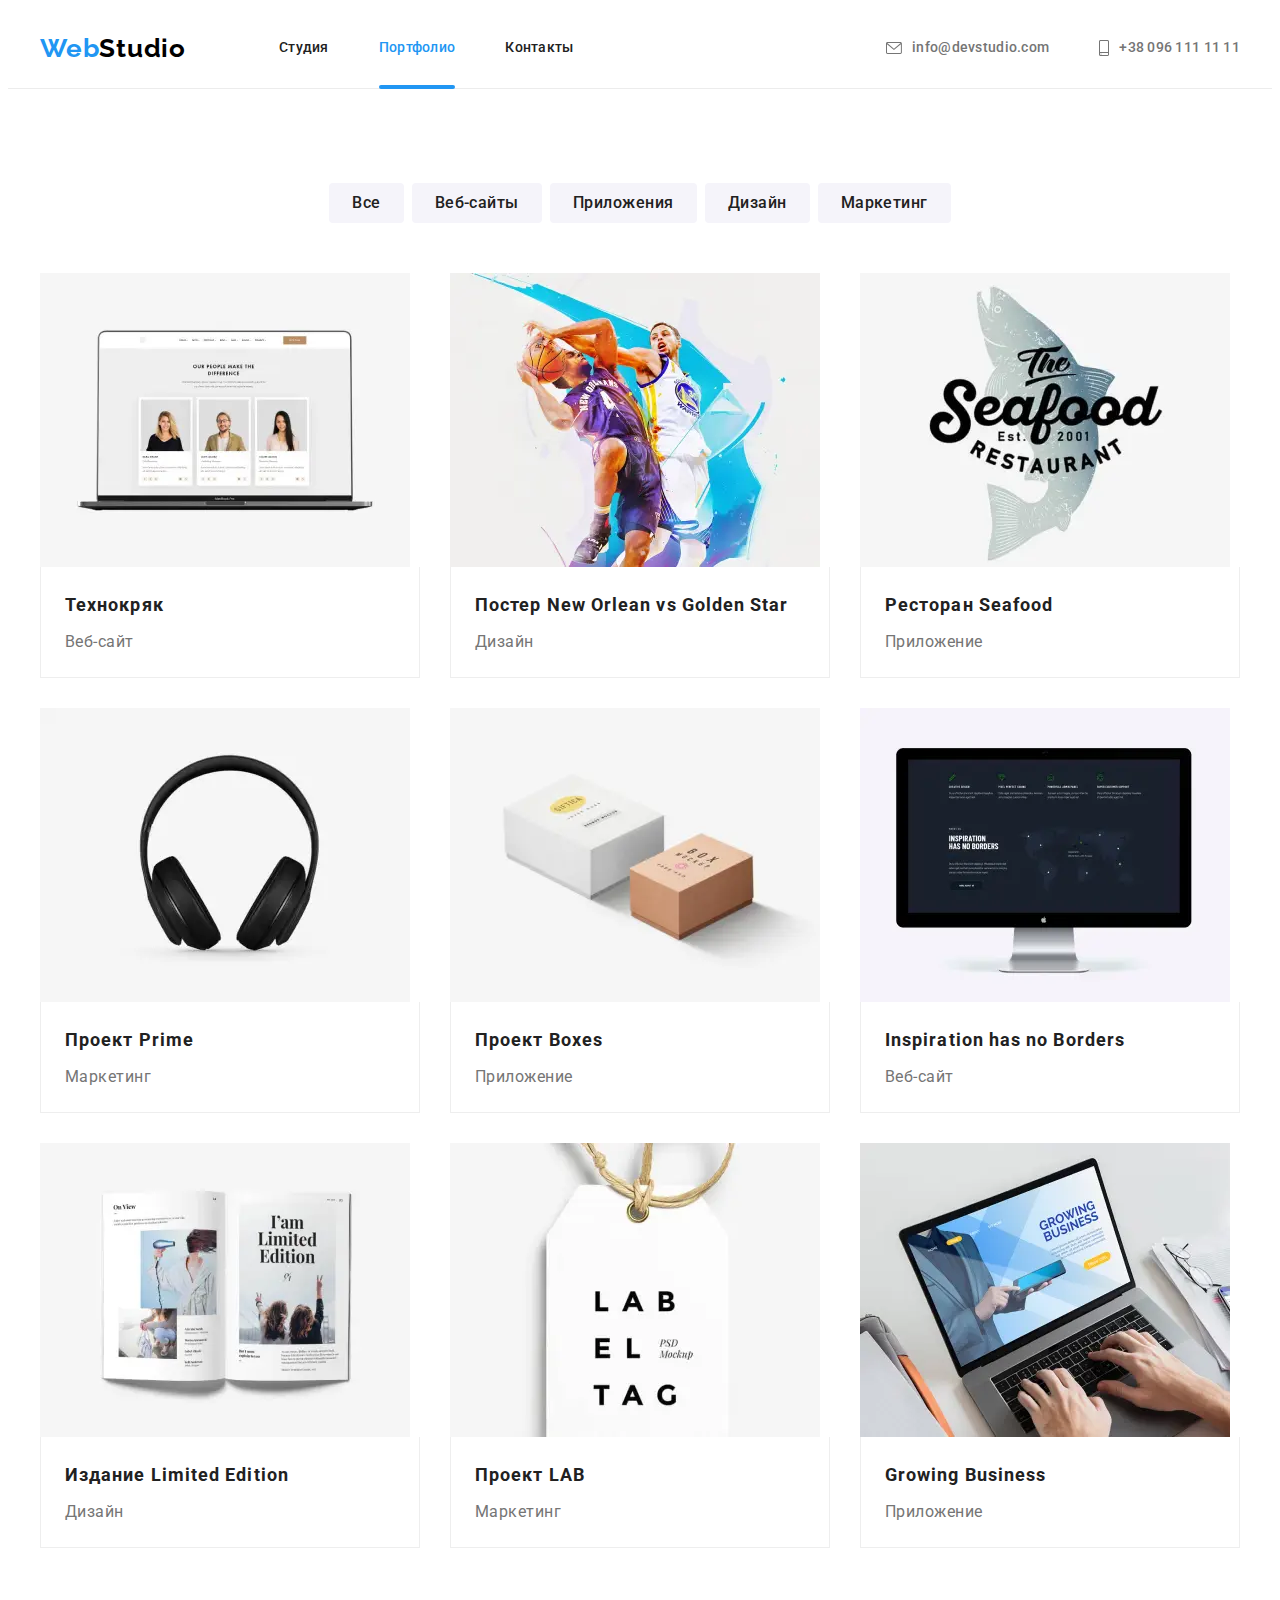
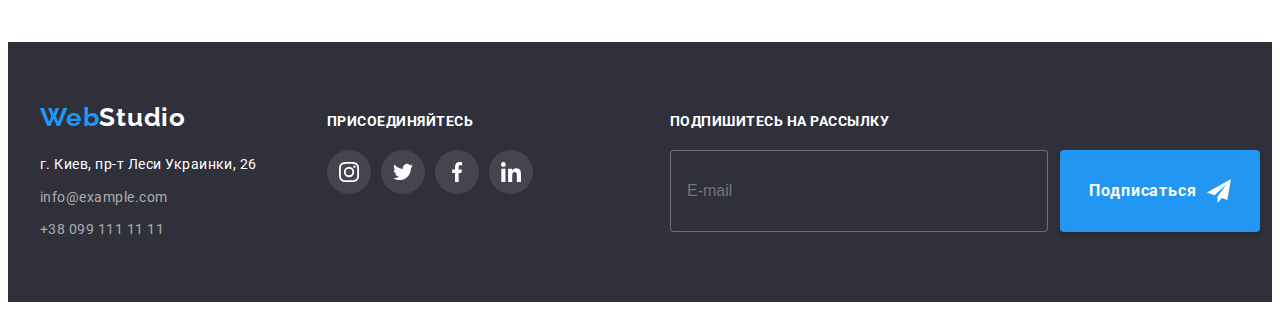
==== commit 5f9ec06a: "Выполняет адаптивную верстку" ====
--- a/portfolio.html
+++ b/portfolio.html
@@ -20,7 +20,11 @@
             <nav class="header-nav">
                 <a href="" lang="en" class="logo">Web<span lang="en" class="logo logo__studio">Studio</span>
                 </a>
-                <button type="button" class="menu-button" aria-expended="false" aria-controls="menu-container"
+                <button 
+                    type="button" 
+                    class="menu-button" 
+                    aria-expanded="false" 
+                    aria-controls="menu-container"
                     data-menu-button>
                     <svg width="40" height="40" aria-label="Переключатель мобильного меню">
                         <use class="menu-button__icon menu-button__icon-cross" href="./images/icons.svg#cross"></use>
@@ -34,38 +38,40 @@
                         <li class="site-nav__item"><a href="./portfolio.html" class="site-nav__link site-nav__link--current">Портфолио</a></li>
                         <li class="site-nav__item"><a href="" class="site-nav__link">Контакты</a></li>
                     </ul>
-                    <ul class="header-contact list">
-                        <li class="header-contact__item">
-                            <a href="mailto:info@devstudio.com" class="header-contact__link-mail">
-                                <svg class="header-contact__icon-mail">
-                                    <use href="./images/icons.svg#mail"></use>
-                                </svg>
-                                info@devstudio.com
-                            </a>
-                        </li>
-                        <li class="header-contact__item">
-                            <a href="tel:+380961111111" class="header-contact__link-tel">
-                                <svg class="header-contact__icon-tel">
-                                    <use href="./images/icons.svg#tel"></use>
-                                </svg>
-                                +38 096 111 11 11
-                            </a>
-                        </li>
-                    </ul>
-                    <ul class="social-contact list">
-                        <li class="social-contact__item">
-                            <a href="" class="social-contact__link" lang="en">Instagram</a>
-                        </li>
-                        <li class="social-contact__item">
-                            <a href="" class="social-contact__link" lang="en">Twitter</a>
-                        </li>
-                        <li class="social-contact__item">
-                            <a href="" class="social-contact__link" lang="en">Facebook</a>
-                        </li>
-                        <li class="social-contact__item">
-                            <a href="" class="social-contact__link" lang="en">LinkedIn</a>
-                        </li>
-                    </ul>
+                    <div class="contacts">
+                        <ul class="header-contact list">
+                            <li class="header-contact__item">
+                                <a href="mailto:info@devstudio.com" class="header-contact__link-mail">
+                                    <svg class="header-contact__icon-mail">
+                                        <use href="./images/icons.svg#mail"></use>
+                                    </svg>
+                                    info@devstudio.com
+                                </a>
+                            </li>
+                            <li class="header-contact__item">
+                                <a href="tel:+380961111111" class="header-contact__link-tel">
+                                    <svg class="header-contact__icon-tel">
+                                        <use href="./images/icons.svg#tel"></use>
+                                    </svg>
+                                    +38 096 111 11 11
+                                </a>
+                            </li>
+                        </ul>
+                        <ul class="social-contact list">
+                            <li class="social-contact__item">
+                                <a href="" class="social-contact__link" lang="en">Instagram</a>
+                            </li>
+                            <li class="social-contact__item">
+                                <a href="" class="social-contact__link" lang="en">Twitter</a>
+                            </li>
+                            <li class="social-contact__item">
+                                <a href="" class="social-contact__link" lang="en">Facebook</a>
+                            </li>
+                            <li class="social-contact__item">
+                                <a href="" class="social-contact__link" lang="en">LinkedIn</a>
+                            </li>
+                        </ul>
+                    </div>
                 </div>
             </nav>
         </div>
--- a/css/main.min.css
+++ b/css/main.min.css
@@ -1,2 +1,2 @@
-:root{--primary-text-color: #757575;--title-text-color:  #212121;--accent-color: #2196F3;--white-color: #FFFFFF;--black-color: #000000;--secondary-background-color: #F5F4FA;--background-color-hero: #C4C4C4;--background-color-gradient: rgba(47, 48, 58, 0.4);--background-footer-color: #2F303A;--background-color-btn-order: #188CE8;--text-adress-color: rgba(255, 255, 255, 0.6);--border-project-color: #EEEEEE;--border-header-color: #ECECEC;--icon-color: #AFB1B8;--icon-background-footer: rgba(255, 255, 255, 0.1);--background-overlay-about: rgba(47, 48, 58, 0.8);--background-overlay-modal: rgba(0, 0, 0, 0.2);--overlay-project-card: rgba(33, 150, 243, 0.9);--modal-input-color: rgba(33, 33, 33, 0.2);--timing-function: cubic-bezier(0.4, 0, 0.2, 1)}.visually-hidden{position:absolute;white-space:nowrap;width:1px;height:1px;overflow:hidden;border:0;padding:0;clip:rect(0 0 0 0);clip-path:inset(50%);margin:-1px}p,h1,h2,h3,h4,h5,h6{margin:0}.list{list-style:none;margin:0;padding:0}a{display:block;text-decoration:none}img{display:block;max-width:100%;height:auto}body{background-color:var(--white-color);color:var(--primary-text-color);font-family:"Roboto", sans-serif;letter-spacing:0.03em}body.modal-open{overflow:hidden}.section{padding-top:60px;padding-bottom:60px;margin-right:auto;margin-left:auto}.section__title{margin-bottom:30px;color:var(--title-text-color);font-size:28px;line-height:1.18;text-align:center}@media screen and (min-width: 1200px){.section{padding-top:94px;padding-bottom:94px}.section__title{margin-bottom:50px;font-size:36px;line-height:1.17}}.container{min-width:320px;width:100vw;padding-left:15px;padding-right:15px;margin-right:auto;margin-left:auto}@media screen and (min-width: 480px){.container{width:480px}}@media screen and (min-width: 768px){.container{width:768px}}@media screen and (min-width: 1200px){.container{width:1200px}}.header{position:relative;border-bottom:1px solid var(--border-header-color)}.header-container{display:flex;align-items:center}.header-nav{display:flex;align-items:center;justify-content:space-between;width:100%;min-height:60px}@media screen and (min-width: 768px){.header-nav{display:flex;align-items:center;justify-content:start;width:100%;min-width:80px}}@media screen and (min-width: 1200px){.header-nav{display:flex;align-items:center}}.logo{font-weight:700;font-size:24px;line-height:1.17;letter-spacing:.03em;font-family:Raleway;color:var(--accent-color)}@media screen and (min-width: 1200px){.logo{font-weight:700;font-size:26px;line-height:1.19;letter-spacing:.03em}}.logo__studio{color:var(--black-color)}.logo__studio--inverse{color:var(--white-color);margin-bottom:0}.menu-button{display:inline-flex;align-items:center;justify-content:center;margin:0;padding:0;border:none;background-color:transparent;z-index:2}@media screen and (min-width: 768px){.menu-button{display:none}}.menu-button__icon-cross{display:none}.menu-button.is-open .menu-button__icon-cross{display:block;fill:var(--black-color)}.menu-button.is-open .menu-button__icon-cross:hover,.menu-button.is-open .menu-button__icon-cross:focus{fill:var(--accent-color)}.menu-button__icon-menu{display:block;fill:var(--black-color)}.menu-button__icon-menu:hover,.menu-button__icon-menu:focus{fill:var(--accent-color)}.menu-button.is-open .menu-button__icon-menu{display:none}.menu-container{padding:40px 30px;background-color:var(--white-color)}@media screen and (max-width: 767.5px){.menu-container{display:none;position:absolute;top:0;left:0;width:100vw;height:100vh}.menu-container.is-open{display:block;z-index:1}}@media screen and (min-width: 768px){.menu-container{display:flex;align-items:center;width:100%;padding:0;margin-left:88px}}@media screen and (min-width: 1200px){.menu-container{margin-left:93px}}.site-nav{margin-bottom:302px}@media screen and (min-width: 768px){.site-nav{display:flex;align-items:center;justify-content:center;margin:0}}.site-nav__item:not(:last-child){margin-bottom:32px}@media screen and (min-width: 768px){.site-nav__item:not(:last-child){margin-bottom:0;margin-right:50px}}.site-nav__link{display:inline-block;color:var(--title-text-color);font-weight:500;font-size:40px;line-height:1.18;letter-spacing:.02em}@media screen and (min-width: 768px){.site-nav__link{display:block;padding-top:32px;padding-bottom:32px;font-weight:500;font-size:14px;line-height:1.14;letter-spacing:.02em}}@media screen and (min-width: 1200px){.site-nav__link{transition:color 250ms var(--timing-function)}.site-nav__link:hover,.site-nav__link:focus{color:var(--accent-color)}}.site-nav__link--current{position:relative;color:var(--accent-color)}@media screen and (min-width: 768px){.site-nav__link--current::after{content:'';position:absolute;left:0;bottom:-1px;width:100%;height:4px;border-radius:2px;background-color:var(--accent-color)}}.header-contact{display:flex;flex-direction:column-reverse;margin-bottom:64px}@media screen and (min-width: 768px){.header-contact{flex-direction:column;align-items:baseline;padding-top:21px;padding-bottom:21px;margin-bottom:0;margin-left:auto}}@media screen and (min-width: 1200px){.header-contact{display:flex;align-items:center;justify-content:center;flex-direction:row;padding:0}}@media screen and (min-width: 768px){.header-contact__item:not(:first-child){margin-top:10px}}@media screen and (min-width: 1200px){.header-contact__item:not(:first-child){margin-left:50px;margin-top:0}}.header-contact__link-tel{display:inline-block;margin-bottom:32px;font-weight:500;font-size:34px;line-height:1.18;letter-spacing:.02em;color:var(--accent-color)}.header-contact__link-mail{display:inline-block;font-weight:500;font-size:24px;line-height:1.17;letter-spacing:.02em;color:var(--primery-text-color)}@media screen and (min-width: 768px){.header-contact__link-mail,.header-contact__link-tel{display:flex;align-items:center;justify-content:center;margin:0;color:var(--primary-text-color);font-weight:500;font-size:12px;line-height:1.17;letter-spacing:.02em}}@media screen and (min-width: 1200px){.header-contact__link-mail,.header-contact__link-tel{padding-top:32px;padding-bottom:32px;font-weight:500;font-size:14px;line-height:1.14;letter-spacing:.02em;transition:color 250ms var(--timing-function)}.header-contact__link-mail:hover,.header-contact__link-mail:focus,.header-contact__link-tel:hover,.header-contact__link-tel:focus{color:var(--accent-color)}}.header-contact__icon-mail,.header-contact__icon-tel{display:none}@media screen and (min-width: 768px){.header-contact__icon-mail,.header-contact__icon-tel{display:block;margin-right:8px;fill:currentColor}}@media screen and (min-width: 1200px){.header-contact__icon-mail,.header-contact__icon-tel{margin-right:10px}}@media screen and (min-width: 768px){.header-contact__icon-mail{width:14px;height:10px}}@media screen and (min-width: 1200px){.header-contact__icon-mail{width:16px;height:12px}}@media screen and (min-width: 768px){.header-contact__icon-tel{width:10px;height:14px}}@media screen and (min-width: 1200px){.header-contact__icon-tel{height:16px}}.social-contact{display:flex;align-items:center;justify-content:flex-start}@media screen and (min-width: 768px){.social-contact{display:none}}.social-contact__item:not(:last-child){padding-right:10px;margin-right:10px;border-right:1px solid var(--modal-input-color)}.social-contact__link{font-weight:500;font-size:18px;line-height:1.22;letter-spacing:.02em;color:var(--accent-color)}.hero{max-width:480px;height:400px;padding-top:118px;padding-bottom:118px;margin-left:auto;margin-right:auto;text-align:center;background-color:var(--background-color-hero);background-image:linear-gradient(to right, var(--background-color-gradient), var(--background-color-gradient)),url(../images/hero-mob.jpg);background-repeat:no-repeat;background-position:center;background-size:cover}@media (min-device-pixel-ratio: 2), (-webkit-min-device-pixel-ratio: 2), (min-resolution: 192dpi), (min-resolution: 2dppx){.hero{background-image:linear-gradient(to right, var(--background-color-gradient), var(--background-color-gradient)),url(../images/hero-mob2x.jpg)}}@media screen and (min-width: 768px){.hero{max-width:768px;background-image:linear-gradient(to right, var(--background-color-gradient), var(--background-color-gradient)),url(../images/hero-tab.jpg)}}@media screen and (min-width: 768px) and (min-device-pixel-ratio: 2), screen and (min-width: 768px) and (-webkit-min-device-pixel-ratio: 2), screen and (min-width: 768px) and (min-resolution: 192dpi), screen and (min-width: 768px) and (min-resolution: 2dppx){.hero{background-image:linear-gradient(to right, var(--background-color-gradient), var(--background-color-gradient)),url(../images/hero-tab2x.jpg)}}@media screen and (min-width: 1200px){.hero{max-width:1600px;height:600px;padding-top:200px;padding-bottom:200px;background-image:linear-gradient(to right, var(--background-color-gradient), var(--background-color-gradient)),url(../images/hero.jpg)}}@media screen and (min-width: 1200px) and (min-device-pixel-ratio: 2), screen and (min-width: 1200px) and (-webkit-min-device-pixel-ratio: 2), screen and (min-width: 1200px) and (min-resolution: 192dpi), screen and (min-width: 1200px) and (min-resolution: 2dppx){.hero{background-image:linear-gradient(to right, var(--background-color-gradient), var(--background-color-gradient)),url(../images/hero2x.jpg)}}.hero__title{margin-bottom:30px;margin-left:auto;margin-right:auto;font-weight:900;font-size:26px;line-height:1.62;letter-spacing:.06em;color:var(--white-color);text-align:center;text-transform:uppercase}@media screen and (min-width: 480px){.hero__title{width:360px}}@media screen and (min-width: 1200px){.hero__title{width:696px;font-weight:900;font-size:44px;line-height:1.36;letter-spacing:.06em}}.button{display:inline-block;min-width:200px;border:none;border-radius:4px;padding-top:10px;padding-bottom:10px;box-shadow:0px 4px 4px rgba(0,0,0,0.15);cursor:pointer;background-color:var(--accent-color);color:var(--white-color);font-family:inherit;font-weight:700;font-size:16px;line-height:1.87;letter-spacing:.06em;text-align:center;transition:background-color 250ms var(--timing-function)}.button:hover,.button:focus{background-color:var(--background-color-btn-order)}.backdrop{position:fixed;top:0;left:0;width:100%;height:100%;background-color:var(--background-overlay-modal);opacity:1;overflow-y:scroll;transition:opacity 250ms var(--timing-function),visibility 250ms var(--timing-function)}.backdrop.is-hidden{opacity:0;pointer-events:none;visibility:hidden}.modal{position:absolute;top:50%;left:50%;transform:translate(-50%, -50%) scale(1);display:block;max-width:450px;width:100%;padding:40px;border-radius:4px;background-color:var(--white-color);box-shadow:0px 1px 3px rgba(0,0,0,0.12),0px 1px 1px rgba(0,0,0,0.14),0px 2px 1px rgba(0,0,0,0.2);transition:transform 250ms var(--timing-function),box-shadow 250ms var(--timing-function)}.backdrop.is-hidden .modal{transform:translate(-50%, -50%) scale(0.5)}@media screen and (min-width: 1200px){.modal{max-width:528px}}.modal-close-btn{position:absolute;top:8px;right:8px;cursor:pointer;width:30px;height:30px;padding:0;border:1px solid rgba(0,0,0,0.1);border-radius:50%;background-color:transparent}.modal-close-btn__icon{fill:var(--black-color);transition:fill 250ms var(--timing-function)}.modal-close-btn:focus .modal-close-btn__icon,.modal-close-btn:hover .modal-close-btn__icon{fill:var(--accent-color)}.modal-form__title{margin-bottom:12px;font-weight:700;font-size:20px;line-height:1.5;text-align:center;color:var(--title-text-color)}@media screen and (min-width: 1200px){.modal-form__title{font-weight:700;font-size:20px;line-height:1.15}}.modal-form__button{padding-left:56px;padding-right:55px;margin-top:30px}.form-field{display:block;padding:0;font-size:12px;line-height:1.17;letter-spacing:.01em;text-align:left;color:var(--primary-text-color)}.form-field:nth-child(-n+4){margin-bottom:10px}.form-field-comment{margin-bottom:20px}.form-field__content{position:relative;display:block;margin-top:4px}.form-field__input{width:100%;height:40px;padding:11px 12px 11px 42px;border:1px solid var(--modal-input-color);border-radius:4px;outline:none;color:var(--title-text-color);transition:border 250ms var(--timing-function)}.form-field__input:focus{border:1px solid var(--accent-color)}.form-field__icon{position:absolute;top:50%;left:12px;transform:translateY(-50%);fill:var(--title-text-color);transition:fill 250ms var(--timing-function)}.form-field__input:focus+.form-field__icon{fill:var(--accent-color)}.form-field__textarea{display:block;width:100%;height:120px;padding:12px 16px;margin-top:4px;border:1px solid var(--modal-input-color);border-radius:4px;font:inherit;resize:none;outline:none;transition:border 250ms var(--timing-function)}.form-field__textarea:focus{border:1px solid var(--accent-color)}.form-field__textarea::placeholder{font-size:14px;line-height:1.14;letter-spacing:.01em;color:rgba(117,117,117,0.5)}@media screen and (min-width: 1200px){.form-field__textarea::placeholder{font-size:12px;line-height:1.17;letter-spacing:.01em}}.checkbox{position:relative;display:inline-flex;align-items:center;justify-content:right;max-width:370px;width:100%}@media screen and (min-width: 1200px){.checkbox{max-width:425px}}.checkbox__text{margin-right:0;font-size:12px;line-height:1.17;color:var(--primary-text-color)}@media screen and (min-width: 1200px){.checkbox__text{font-size:14px;line-height:1.71}}.checkbox__link{display:inline-block;text-decoration:underline;color:var(--accent-color);font-size:12px;line-height:1.17}@media screen and (min-width: 1200px){.checkbox__link{font-size:14px;line-height:1.71}}.checkbox__input{-webkit-appearance:none;-moz-appearance:none;-appearance:none}.checkbox__icon{position:absolute;top:50%;left:0;transform:translateY(-50%);margin-right:8px;border:2px solid var(--title-text-color);border-radius:2px;background-color:transparent;fill:transparent;transition:border 250ms var(--timing-function),fill 250ms var(--timing-function),background-color 250ms var(--timing-function)}.checkbox:focus:checked+.checkbox__icon,.checkbox__input:checked+.checkbox__icon{border:2px solid transparent;fill:var(--white-color);background-color:var(--accent-color)}@media screen and (min-width: 1200px){.features{padding-bottom:0}}@media screen and (min-width: 768px){.feature-list{display:flex;flex-wrap:wrap;margin:-15px}}@media screen and (min-width: 1200px){.feature-list{display:flex;align-items:center;justify-content:center;margin:0 -15px}}@media screen and (min-width: 768px){.feature-list__item{flex-basis:calc((100% - 2*30px) / 2);margin:15px}}@media screen and (min-width: 1200px){.feature-list__item{flex-basis:calc((100% / 4) - 30px);margin:0 15px}}@media screen and (max-width: 767.5px){.feature-list__item:not(:last-child){margin-bottom:30px}}.feature-list__icon{display:flex;align-items:center;justify-content:center;width:100%;height:120px;margin-bottom:30px;border:none;border-radius:4px;background-color:var(--secondary-background-color)}.feature-list__title{margin-bottom:10px;color:var(--title-text-color);font-size:14px;line-height:1.14;text-align:center;text-transform:uppercase}@media screen and (min-width: 768px){.feature-list__title{text-align:left}}.feature-list__text{font-size:14px;line-height:1.71;letter-spacing:.03em}@media screen and (max-width: 1199.5px){.about{display:none}}.about-list{display:flex;margin-left:-30px}.about-list__item{position:relative;flex-basis:calc((100% - 3*30px) / 3);margin-left:30px;z-index:-1}.about-list__label{position:absolute;left:0;bottom:0;width:100%;padding-top:27px;padding-bottom:27px;font-weight:700;font-size:14px;line-height:1.14;text-align:center;text-transform:uppercase;background-color:var(--background-overlay-about);color:var(--white-color)}.team{width:100%;background-color:var(--secondary-background-color)}@media screen and (min-width: 768px){.team-list{display:flex;flex-wrap:wrap;margin:-15px}}@media screen and (min-width: 1200px){.team-list{display:flex;align-items:center;justify-content:center;margin:0 -15px}}.team-list__item{box-shadow:0px 1px 3px rgba(0,0,0,0.12),0px 1px 1px rgba(0,0,0,0.14),0px 2px 1px rgba(0,0,0,0.2);border-radius:0px 0px 4px 4px;background-color:var(--white-color)}@media screen and (max-width: 767.5px){.team-list__item:not(:last-child){margin-bottom:30px}}@media screen and (min-width: 768px){.team-list__item{flex-basis:calc((100% - 2*30px) / 2);margin:15px}}@media screen and (min-width: 1200px){.team-list__item{flex-basis:calc((100% / 4) - 30px);margin:0 15px}}.team-list__meta{padding-top:30px;padding-bottom:24px}@media screen and (min-width: 1200px){.team-list__meta{padding-bottom:30px}}.team-list__name{margin-bottom:10px;color:var(--title-text-color);font-weight:500;font-size:16px;line-height:1.19;text-align:center}.team-list__position{font-size:16px;line-height:1.19;text-align:center;margin-bottom:16px}.social-list{display:flex;align-items:center;justify-content:center}.social-list__item:not(:first-child){margin-left:10px}.social-list__link{display:flex;align-items:center;justify-content:center;width:44px;height:44px;border-radius:50%;color:var(--icon-color);transition:color 250ms var(--timing-function),background-color 250ms var(--timing-function)}.social-list__link:hover,.social-list__link:focus{color:var(--white-color);background-color:var(--accent-color)}.social-list__icon{fill:currentColor}.client-list{display:flex;flex-wrap:wrap;margin:-15px}@media screen and (min-width: 1200px){.client-list{margin:0 -15px}}.client-list__item{flex-basis:calc((100% - 2*30px) / 2);margin:15px}@media screen and (min-width: 768px){.client-list__item{flex-basis:calc((100% - 3*30px) / 3)}}@media screen and (min-width: 1200px){.client-list__item{flex-basis:calc((100% - 6*30px) / 6);margin:0 15px}}.client-list__link{display:flex;align-items:center;justify-content:center;justify-content:center;width:100%;height:92px;border:1px solid var(--icon-color);border-radius:4px;color:var(--icon-color);transition:color 250ms var(--timing-function),border 250ms var(--timing-function)}.client-list__link:hover,.client-list__link:focus{border:1px solid var(--accent-color);color:var(--accent-color)}.client-list__icon{fill:currentColor}.filters{display:flex;flex-wrap:wrap;margin-bottom:40px}@media screen and (min-width: 768px){.filters{display:flex;align-items:center;justify-content:center;margin-bottom:30px}}@media screen and (min-width: 1200px){.filters{margin-bottom:50px}}.filters__item:not(:last-child){margin-right:8px}.filters__item:nth-child(-n+3){margin-bottom:15px}@media screen and (min-width: 768px){.filters__item:nth-child(-n+3){margin-bottom:0}}.filters__button{display:inline-block;border:1px solid transparent;border-radius:4px;min-width:73px;padding:6px 22px;cursor:pointer;background-color:var(--secondary-background-color);color:var(--title-text-color);font-family:inherit;font-weight:500;font-size:16px;line-height:1.62;letter-spacing:.03em;text-align:center;transition:background-color 250ms var(--timing-function),color 250ms var(--timing-function),box-shadow 250ms var(--timing-function)}.filters__button:hover,.filters__button:focus{background-color:var(--accent-color);color:var(--white-color);box-shadow:0px 3px 1px rgba(0,0,0,0.1),0px 1px 2px rgba(0,0,0,0.08),0px 2px 2px rgba(0,0,0,0.12)}@media screen and (min-width: 768px){.project-list{display:flex;flex-wrap:wrap;margin:-15px}}@media screen and (min-width: 768px){.project-list__item{flex-basis:calc((100% - 2*30px) / 2);margin:15px}}@media screen and (min-width: 1200px){.project-list__item{flex-basis:calc((100% - 3*30px) / 3);margin:15px;background-color:var(--white-color)}}@media screen and (max-width: 767.5px){.project-list__item:not(:last-child){margin-bottom:30px}}.product__link{display:block;transition:box-shadow 250ms var(--timing-function)}.product__link:hover,.product__link:focus{box-shadow:0px 1px 1px rgba(0,0,0,0.12),0px 4px 4px rgba(0,0,0,0.06),1px 4px 6px rgba(0,0,0,0.16)}.product__overlay{position:relative;overflow:hidden}.product__text{position:absolute;top:0;left:0;width:100%;height:101%;padding:63px 24px;font-size:18px;line-height:1.56;color:var(--white-color);background-color:var(--overlay-project-card);transform:translateY(100%);transition:transform 250ms var(--timing-function)}.product__link:hover .product__text,.product__link:focus .product__text{transform:translateY(0)}.product__meta{height:100%;padding:20px 24px;border-right:1px solid var(--border-project-color);border-bottom:1px solid var(--border-project-color);border-left:1px solid var(--border-project-color)}@media screen and (min-width: 768px) and (max-width: 1199.5px){.project-list__item:first-child .product__meta{padding-bottom:56px}}.product__name{margin-bottom:4px;color:var(--title-text-color);font-size:18px;line-height:2;letter-spacing:.06em}.product__description{color:var(--primary-text-color);font-size:16px;line-height:1.87}.footer{padding-top:60px;padding-bottom:60px;text-align:center;background-color:var(--background-footer-color)}@media screen and (min-width: 1200px){.footer{text-align:left}}@media screen and (min-width: 768px){.footer__container{display:flex;align-items:baseline;flex-wrap:wrap}}@media screen and (min-width: 1200px){.footer__container{display:flex;align-items:baseline}}@media screen and (min-width: 768px){.address-block{margin-left:61px}}@media screen and (min-width: 1200px){.address-block{margin-right:70px;margin-left:0}}.address-block__logo{display:inline-block;margin-bottom:20px}.address-list{width:232px;margin-right:auto;margin-left:auto;margin-bottom:60px}@media screen and (min-width: 1200px){.address-list{width:231px;margin:0}}.address-list__item:not(:last-child){margin-bottom:8px}@media screen and (min-width: 1200px){.address-list__item:not(:last-child){margin-bottom:9px}}.address-list__link{color:var(--white-color);font-style:normal;font-size:14px;line-height:1.71;transition:color 250ms var(--timing-function)}.address-list__link:hover,.address-list__link:focus{color:var(--accent-color)}.address-list__link-mail,.address-list__link-tel{color:var(--text-adress-color);transition:color 250ms var(--timing-function)}.address-list__link-mail:hover,.address-list__link-mail:focus,.address-list__link-tel:hover,.address-list__link-tel:focus{color:var(--accent-color)}.footer-social{width:206px;margin-right:auto;margin-left:auto;margin-bottom:60px}@media screen and (min-width: 768px){.footer-social{margin-right:74px;margin-bottom:0}}@media screen and (min-width: 1200px){.footer-social{margin:0}}.footer-social__text{margin-bottom:20px;font-weight:700;font-size:14px;line-height:1.14;text-transform:uppercase;color:var(--white-color)}.footer-social__link{background-color:var(--icon-background-footer);color:var(--white-color);transition:background-color 250ms var(--timing-function)}.footer-social__link:hover,.footer-social__link:focus{background-color:var(--accent-color)}.footer-social__icon{fill:currentColor}@media screen and (min-width: 768px){.footer-form{width:450px;margin-left:auto;margin-right:auto}}@media screen and (min-width: 1200px){.footer-form{width:570px;margin-left:auto;margin-right:0}}.footer-form__text{margin-bottom:20px;font-weight:700;font-size:14px;line-height:1.14;text-transform:uppercase;color:var(--white-color)}@media screen and (min-width: 1200px){.email-form{display:flex}}@media screen and (min-width: 1200px){.email-form__label{margin-right:12px}}.email-form__input{display:inline-block;width:100%;height:50px;padding-top:15px;padding-bottom:15px;padding-left:16px;margin-bottom:20px;border:1px solid rgba(255,255,255,0.3);border-radius:4px;outline:none;font-size:16px;line-height:1.25;color:var(--text-adress-color);background-color:var(--background-footer-color)}@media screen and (min-width: 1200px){.email-form__input{width:358px;margin-bottom:0}}.email-form__btn{display:inline-flex;align-items:center;justify-content:center}.email-form__icon{margin-left:10px;fill:var(--white-color)}
+:root{--primary-text-color: #757575;--title-text-color:  #212121;--accent-color: #2196F3;--white-color: #FFFFFF;--black-color: #000000;--secondary-background-color: #F5F4FA;--background-color-hero: #C4C4C4;--background-color-gradient: rgba(47, 48, 58, 0.4);--background-footer-color: #2F303A;--background-color-btn-order: #188CE8;--text-adress-color: rgba(255, 255, 255, 0.6);--border-project-color: #EEEEEE;--border-header-color: #ECECEC;--icon-color: #AFB1B8;--icon-background-footer: rgba(255, 255, 255, 0.1);--background-overlay-about: rgba(47, 48, 58, 0.8);--background-overlay-modal: rgba(0, 0, 0, 0.2);--overlay-project-card: rgba(33, 150, 243, 0.9);--modal-input-color: rgba(33, 33, 33, 0.2);--timing-function: cubic-bezier(0.4, 0, 0.2, 1)}.visually-hidden{position:absolute;white-space:nowrap;width:1px;height:1px;overflow:hidden;border:0;padding:0;clip:rect(0 0 0 0);clip-path:inset(50%);margin:-1px}p,h1,h2,h3,h4,h5,h6{margin:0}.list{list-style:none;margin:0;padding:0}a{display:block;text-decoration:none}img{display:block;max-width:100%;height:auto}body{background-color:var(--white-color);color:var(--primary-text-color);font-family:"Roboto", sans-serif;letter-spacing:0.03em}body.modal-open{overflow:hidden}.section{padding-top:60px;padding-bottom:60px;margin-right:auto;margin-left:auto}.section__title{margin-bottom:30px;color:var(--title-text-color);font-size:28px;line-height:1.18;text-align:center}@media screen and (min-width: 1200px){.section{padding-top:94px;padding-bottom:94px}.section__title{margin-bottom:50px;font-size:36px;line-height:1.17}}.container{min-width:320px;width:100vw;padding-left:15px;padding-right:15px;margin-right:auto;margin-left:auto}@media screen and (min-width: 480px){.container{width:480px}}@media screen and (min-width: 768px){.container{width:768px}}@media screen and (min-width: 1200px){.container{width:1200px}}.header{position:relative;border-bottom:1px solid var(--border-header-color)}.header-container{display:flex;align-items:center}.header-nav{display:flex;align-items:center;justify-content:space-between;width:100%;min-height:60px}@media screen and (min-width: 768px){.header-nav{display:flex;align-items:center;justify-content:start;width:100%;min-width:80px}}@media screen and (min-width: 1200px){.header-nav{display:flex;align-items:center}}.logo{font-weight:700;font-size:24px;line-height:1.17;letter-spacing:.03em;font-family:Raleway;color:var(--accent-color)}@media screen and (min-width: 1200px){.logo{font-weight:700;font-size:26px;line-height:1.19;letter-spacing:.03em}}.logo__studio{color:var(--black-color)}.logo__studio--inverse{color:var(--white-color);margin-bottom:0}.menu-button{display:inline-flex;align-items:center;justify-content:center;margin:0;padding:0;border:none;background-color:transparent;z-index:2}@media screen and (min-width: 768px){.menu-button{display:none}}.menu-button__icon-cross{display:none}.menu-button.is-open .menu-button__icon-cross{display:block;fill:var(--black-color)}.menu-button.is-open .menu-button__icon-cross:hover,.menu-button.is-open .menu-button__icon-cross:focus{fill:var(--accent-color)}.menu-button__icon-menu{display:block;fill:var(--black-color)}.menu-button__icon-menu:hover,.menu-button__icon-menu:focus{fill:var(--accent-color)}.menu-button.is-open .menu-button__icon-menu{display:none}.menu-container{padding:40px 30px;background-color:var(--white-color)}@media screen and (max-width: 767.5px){.menu-container{display:none;position:absolute;top:0;left:0;width:100vw;height:100vh}.menu-container.is-open{display:flex;justify-content:space-between;flex-direction:column;z-index:1}}@media screen and (min-width: 768px){.menu-container{display:flex;align-items:center;justify-content:space-between;width:100%;padding:0;margin-left:88px}}@media screen and (min-width: 1200px){.menu-container{margin-left:93px}}@media screen and (min-width: 768px){.site-nav{display:flex;align-items:center;justify-content:center}}.site-nav__item:not(:last-child){margin-bottom:32px}@media screen and (min-width: 768px){.site-nav__item:not(:last-child){margin-bottom:0;margin-right:50px}}.site-nav__link{display:inline-block;color:var(--title-text-color);font-weight:500;font-size:40px;line-height:1.18;letter-spacing:.02em}@media screen and (min-width: 768px){.site-nav__link{display:block;padding-top:32px;padding-bottom:32px;font-weight:500;font-size:14px;line-height:1.14;letter-spacing:.02em}}@media screen and (min-width: 1200px){.site-nav__link{transition:color 250ms var(--timing-function)}.site-nav__link:hover,.site-nav__link:focus{color:var(--accent-color)}}.site-nav__link--current{position:relative;color:var(--accent-color)}@media screen and (min-width: 768px){.site-nav__link--current::after{content:'';position:absolute;left:0;bottom:-1px;width:100%;height:4px;border-radius:2px;background-color:var(--accent-color)}}.header-contact{display:flex;flex-direction:column-reverse;margin-bottom:64px}@media screen and (min-width: 768px){.header-contact{flex-direction:column;align-items:baseline;margin-bottom:0}}@media screen and (min-width: 1200px){.header-contact{display:flex;align-items:center;justify-content:center;flex-direction:row;padding:0;margin-left:auto}}@media screen and (min-width: 768px){.header-contact__item:not(:first-child){margin-top:10px}}@media screen and (min-width: 1200px){.header-contact__item:not(:first-child){margin-left:50px;margin-top:0}}.header-contact__link-tel{display:inline-block;margin-bottom:32px;font-weight:500;font-size:34px;line-height:1.18;letter-spacing:.02em;color:var(--accent-color)}.header-contact__link-mail{display:inline-block;font-weight:500;font-size:24px;line-height:1.17;letter-spacing:.02em;color:var(--primery-text-color)}@media screen and (min-width: 768px){.header-contact__link-mail,.header-contact__link-tel{display:flex;align-items:center;justify-content:center;margin:0;color:var(--primary-text-color);font-weight:500;font-size:12px;line-height:1.17;letter-spacing:.02em}}@media screen and (min-width: 1200px){.header-contact__link-mail,.header-contact__link-tel{padding-top:32px;padding-bottom:32px;font-weight:500;font-size:14px;line-height:1.14;letter-spacing:.02em;transition:color 250ms var(--timing-function)}.header-contact__link-mail:hover,.header-contact__link-mail:focus,.header-contact__link-tel:hover,.header-contact__link-tel:focus{color:var(--accent-color)}}.header-contact__icon-mail,.header-contact__icon-tel{display:none}@media screen and (min-width: 768px){.header-contact__icon-mail,.header-contact__icon-tel{display:block;margin-right:8px;fill:currentColor}}@media screen and (min-width: 1200px){.header-contact__icon-mail,.header-contact__icon-tel{margin-right:10px}}@media screen and (min-width: 768px){.header-contact__icon-mail{width:14px;height:10px}}@media screen and (min-width: 1200px){.header-contact__icon-mail{width:16px;height:12px}}@media screen and (min-width: 768px){.header-contact__icon-tel{width:10px;height:14px}}@media screen and (min-width: 1200px){.header-contact__icon-tel{height:16px}}.social-contact{display:flex;align-items:center;justify-content:flex-start}@media screen and (min-width: 768px){.social-contact{display:none}}.social-contact__item:not(:last-child){padding-right:10px;margin-right:10px;border-right:1px solid var(--modal-input-color)}.social-contact__link{font-weight:500;font-size:18px;line-height:1.22;letter-spacing:.02em;color:var(--accent-color)}.hero{max-width:1600px;height:400px;padding-top:118px;padding-bottom:118px;margin-left:auto;margin-right:auto;text-align:center;background-color:var(--background-color-hero);background-image:linear-gradient(to right, var(--background-color-gradient), var(--background-color-gradient)),url(../images/hero-mob.jpg);background-repeat:no-repeat;background-position:center;background-size:cover}@media (min-device-pixel-ratio: 2), (-webkit-min-device-pixel-ratio: 2), (min-resolution: 192dpi), (min-resolution: 2dppx){.hero{background-image:linear-gradient(to right, var(--background-color-gradient), var(--background-color-gradient)),url(../images/hero-mob2x.jpg)}}@media screen and (min-width: 768px){.hero{background-image:linear-gradient(to right, var(--background-color-gradient), var(--background-color-gradient)),url(../images/hero-tab.jpg)}}@media screen and (min-width: 768px) and (min-device-pixel-ratio: 2), screen and (min-width: 768px) and (-webkit-min-device-pixel-ratio: 2), screen and (min-width: 768px) and (min-resolution: 192dpi), screen and (min-width: 768px) and (min-resolution: 2dppx){.hero{background-image:linear-gradient(to right, var(--background-color-gradient), var(--background-color-gradient)),url(../images/hero-tab2x.jpg)}}@media screen and (min-width: 1200px){.hero{height:600px;padding-top:200px;padding-bottom:200px;background-image:linear-gradient(to right, var(--background-color-gradient), var(--background-color-gradient)),url(../images/hero.jpg)}}@media screen and (min-width: 1200px) and (min-device-pixel-ratio: 2), screen and (min-width: 1200px) and (-webkit-min-device-pixel-ratio: 2), screen and (min-width: 1200px) and (min-resolution: 192dpi), screen and (min-width: 1200px) and (min-resolution: 2dppx){.hero{background-image:linear-gradient(to right, var(--background-color-gradient), var(--background-color-gradient)),url(../images/hero2x.jpg)}}.hero__title{margin-bottom:30px;margin-left:auto;margin-right:auto;font-weight:900;font-size:26px;line-height:1.62;letter-spacing:.06em;color:var(--white-color);text-align:center;text-transform:uppercase}@media screen and (min-width: 480px){.hero__title{width:360px}}@media screen and (min-width: 1200px){.hero__title{width:696px;font-weight:900;font-size:44px;line-height:1.36;letter-spacing:.06em}}.button{display:inline-block;min-width:200px;border:none;border-radius:4px;padding-top:10px;padding-bottom:10px;box-shadow:0px 4px 4px rgba(0,0,0,0.15);cursor:pointer;background-color:var(--accent-color);color:var(--white-color);font-family:inherit;font-weight:700;font-size:16px;line-height:1.87;letter-spacing:.06em;text-align:center;transition:background-color 250ms var(--timing-function)}.button:hover,.button:focus{background-color:var(--background-color-btn-order)}.backdrop{position:fixed;top:0;left:0;width:100%;height:100%;background-color:var(--background-overlay-modal);opacity:1;overflow-y:scroll;z-index:3;transition:opacity 250ms var(--timing-function),visibility 250ms var(--timing-function)}@media screen and (max-width: 479.5px){.backdrop{padding:15px}}.backdrop.is-hidden{opacity:0;pointer-events:none;visibility:hidden}.modal{position:absolute;top:50%;left:50%;transform:translate(-50%, -50%) scale(1);display:block;max-width:450px;width:100%;padding:40px;border-radius:4px;background-color:var(--white-color);box-shadow:0px 1px 3px rgba(0,0,0,0.12),0px 1px 1px rgba(0,0,0,0.14),0px 2px 1px rgba(0,0,0,0.2);transition:transform 250ms var(--timing-function),box-shadow 250ms var(--timing-function)}.backdrop.is-hidden .modal{transform:translate(-50%, -50%) scale(0.5)}@media screen and (max-width: 479.5px){.modal{width:90%}}@media screen and (min-width: 1200px){.modal{max-width:528px}}.modal-close-btn{position:absolute;top:8px;right:8px;cursor:pointer;width:30px;height:30px;padding:0;border:1px solid rgba(0,0,0,0.1);border-radius:50%;background-color:transparent}.modal-close-btn__icon{fill:var(--black-color);transition:fill 250ms var(--timing-function)}.modal-close-btn:focus .modal-close-btn__icon,.modal-close-btn:hover .modal-close-btn__icon{fill:var(--accent-color)}.modal-form__title{margin-bottom:12px;font-weight:700;font-size:20px;line-height:1.5;text-align:center;color:var(--title-text-color)}@media screen and (min-width: 1200px){.modal-form__title{font-weight:700;font-size:20px;line-height:1.15}}.modal-form__button{padding-left:56px;padding-right:55px;margin-top:30px}.form-field{display:block;padding:0;font-size:12px;line-height:1.17;letter-spacing:.01em;text-align:left;color:var(--primary-text-color)}.form-field:nth-child(-n+4){margin-bottom:10px}.form-field-comment{margin-bottom:20px}.form-field__content{position:relative;display:block;margin-top:4px}.form-field__input{width:100%;height:40px;padding:11px 12px 11px 42px;border:1px solid var(--modal-input-color);border-radius:4px;outline:none;color:var(--title-text-color);transition:border 250ms var(--timing-function)}.form-field__input:focus{border:1px solid var(--accent-color)}.form-field__icon{position:absolute;top:50%;left:12px;transform:translateY(-50%);fill:var(--title-text-color);transition:fill 250ms var(--timing-function)}.form-field__input:focus+.form-field__icon{fill:var(--accent-color)}.form-field__textarea{display:block;width:100%;height:120px;padding:12px 16px;margin-top:4px;border:1px solid var(--modal-input-color);border-radius:4px;font:inherit;resize:none;outline:none;transition:border 250ms var(--timing-function)}.form-field__textarea:focus{border:1px solid var(--accent-color)}.form-field__textarea::placeholder{font-size:14px;line-height:1.14;letter-spacing:.01em;color:rgba(117,117,117,0.5)}@media screen and (min-width: 1200px){.form-field__textarea::placeholder{font-size:12px;line-height:1.17;letter-spacing:.01em}}.checkbox{position:relative;display:inline-flex;align-items:center;padding-left:20px}.checkbox__text{margin-right:0;font-size:12px;line-height:1.17;color:var(--primary-text-color)}@media screen and (min-width: 1200px){.checkbox__text{font-size:14px;line-height:1.71}}.checkbox__link{display:inline-block;text-decoration:underline;color:var(--accent-color);font-size:12px;line-height:1.17}@media screen and (min-width: 1200px){.checkbox__link{font-size:14px;line-height:1.71}}.checkbox__input{-webkit-appearance:none;-moz-appearance:none;-appearance:none}.checkbox__icon{position:absolute;top:50%;left:0;transform:translateY(-50%);margin-right:8px;border:2px solid var(--title-text-color);border-radius:2px;background-color:transparent;fill:transparent;transition:border 250ms var(--timing-function),fill 250ms var(--timing-function),background-color 250ms var(--timing-function)}.checkbox:focus:checked+.checkbox__icon,.checkbox__input:checked+.checkbox__icon{border:2px solid transparent;fill:var(--white-color);background-color:var(--accent-color)}@media screen and (min-width: 1200px){.features{padding-bottom:0}}@media screen and (min-width: 768px){.feature-list{display:flex;flex-wrap:wrap;margin:-15px}}@media screen and (min-width: 1200px){.feature-list{display:flex;align-items:center;justify-content:center;margin:0 -15px}}@media screen and (min-width: 768px){.feature-list__item{flex-basis:calc((100% - 2*30px) / 2);margin:15px}}@media screen and (min-width: 1200px){.feature-list__item{flex-basis:calc((100% / 4) - 30px);margin:0 15px}}@media screen and (max-width: 767.5px){.feature-list__item:not(:last-child){margin-bottom:30px}}.feature-list__icon{display:flex;align-items:center;justify-content:center;width:100%;height:120px;margin-bottom:30px;border:none;border-radius:4px;background-color:var(--secondary-background-color)}.feature-list__title{margin-bottom:10px;color:var(--title-text-color);font-size:14px;line-height:1.14;text-align:center;text-transform:uppercase}@media screen and (min-width: 768px){.feature-list__title{text-align:left}}.feature-list__text{font-size:14px;line-height:1.71;letter-spacing:.03em}@media screen and (max-width: 1199.5px){.about{display:none}}.about-list{display:flex;margin-left:-30px}.about-list__item{position:relative;flex-basis:calc((100% - 3*30px) / 3);margin-left:30px;z-index:-1}.about-list__label{position:absolute;left:0;bottom:0;width:100%;padding-top:27px;padding-bottom:27px;font-weight:700;font-size:14px;line-height:1.14;text-align:center;text-transform:uppercase;background-color:var(--background-overlay-about);color:var(--white-color)}.team{width:100%;background-color:var(--secondary-background-color)}@media screen and (min-width: 768px){.team-list{display:flex;flex-wrap:wrap;margin:-15px}}@media screen and (min-width: 1200px){.team-list{display:flex;align-items:center;justify-content:center;margin:0 -15px}}.team-list__item{box-shadow:0px 1px 3px rgba(0,0,0,0.12),0px 1px 1px rgba(0,0,0,0.14),0px 2px 1px rgba(0,0,0,0.2);border-radius:0px 0px 4px 4px;background-color:var(--white-color)}@media screen and (max-width: 767.5px){.team-list__item:not(:last-child){margin-bottom:30px}}@media screen and (min-width: 768px){.team-list__item{flex-basis:calc((100% - 2*30px) / 2);margin:15px}}@media screen and (min-width: 1200px){.team-list__item{flex-basis:calc((100% / 4) - 30px);margin:0 15px}}.team-list__meta{padding-top:30px;padding-bottom:30px}.team-list__name{margin-bottom:10px;color:var(--title-text-color);font-weight:500;font-size:16px;line-height:1.19;text-align:center}.team-list__position{font-size:16px;line-height:1.19;text-align:center;margin-bottom:16px}.social-list{display:flex;align-items:center;justify-content:center}.social-list__item:not(:first-child){margin-left:10px}.social-list__link{display:flex;align-items:center;justify-content:center;width:44px;height:44px;border-radius:50%;color:var(--icon-color);transition:color 250ms var(--timing-function),background-color 250ms var(--timing-function)}.social-list__link:hover,.social-list__link:focus{color:var(--white-color);background-color:var(--accent-color)}.social-list__icon{fill:currentColor}.client-list{display:flex;flex-wrap:wrap;margin:-15px}.client-list__item{flex-basis:calc((100% - 2*30px) / 2);margin:15px}@media screen and (min-width: 768px){.client-list__item{flex-basis:calc((100% - 3*30px) / 3)}}@media screen and (min-width: 1200px){.client-list__item{flex-basis:calc((100% - 6*30px) / 6)}}.client-list__link{display:flex;align-items:center;justify-content:center;justify-content:center;width:100%;height:92px;border:1px solid var(--icon-color);border-radius:4px;color:var(--icon-color);transition:color 250ms var(--timing-function),border 250ms var(--timing-function)}.client-list__link:hover,.client-list__link:focus{border:1px solid var(--accent-color);color:var(--accent-color)}.client-list__icon{fill:currentColor}.filters{display:flex;flex-wrap:wrap;margin-bottom:40px}@media screen and (min-width: 768px){.filters{display:flex;align-items:center;justify-content:center;margin-bottom:30px}}@media screen and (min-width: 1200px){.filters{margin-bottom:50px}}.filters__item:not(:last-child){margin-right:8px}.filters__item:nth-child(-n+3){margin-bottom:15px}@media screen and (min-width: 768px){.filters__item:nth-child(-n+3){margin-bottom:0}}.filters__button{display:inline-block;border:1px solid transparent;border-radius:4px;min-width:73px;padding:6px 22px;cursor:pointer;background-color:var(--secondary-background-color);color:var(--title-text-color);font-family:inherit;font-weight:500;font-size:16px;line-height:1.62;letter-spacing:.03em;text-align:center;transition:background-color 250ms var(--timing-function),color 250ms var(--timing-function),box-shadow 250ms var(--timing-function)}.filters__button:hover,.filters__button:focus{background-color:var(--accent-color);color:var(--white-color);box-shadow:0px 3px 1px rgba(0,0,0,0.1),0px 1px 2px rgba(0,0,0,0.08),0px 2px 2px rgba(0,0,0,0.12)}@media screen and (min-width: 768px){.project-list{display:flex;flex-wrap:wrap;margin:-15px}}@media screen and (min-width: 768px){.project-list__item{flex-basis:calc((100% - 2*30px) / 2);margin:15px}}@media screen and (min-width: 1200px){.project-list__item{flex-basis:calc((100% - 3*30px) / 3);margin:15px;background-color:var(--white-color)}}@media screen and (max-width: 767.5px){.project-list__item:not(:last-child){margin-bottom:30px}}.product__link{display:block;transition:box-shadow 250ms var(--timing-function)}.product__link:hover,.product__link:focus{box-shadow:0px 1px 1px rgba(0,0,0,0.12),0px 4px 4px rgba(0,0,0,0.06),1px 4px 6px rgba(0,0,0,0.16)}.product__overlay{position:relative;overflow:hidden}.product__text{position:absolute;top:0;left:0;width:100%;height:101%;padding:63px 24px;font-size:18px;line-height:1.56;color:var(--white-color);background-color:var(--overlay-project-card);transform:translateY(100%);transition:transform 250ms var(--timing-function)}.product__link:hover .product__text,.product__link:focus .product__text{transform:translateY(0)}@media screen and (max-width: 479px){.product__text{font-size:3.5vw;line-height:1.56}}@media screen and (min-width: 768px){.product__text{padding:49px 24px}}@media screen and (min-width: 1200px){.product__text{padding:63px 24px}}.product__meta{height:100%;padding:20px 24px;border-right:1px solid var(--border-project-color);border-bottom:1px solid var(--border-project-color);border-left:1px solid var(--border-project-color)}@media screen and (min-width: 768px) and (max-width: 1199.5px){.project-list__item:first-child .product__meta{padding-bottom:56px}}.product__name{margin-bottom:4px;color:var(--title-text-color);font-size:18px;line-height:2;letter-spacing:.06em}.product__description{color:var(--primary-text-color);font-size:16px;line-height:1.87}.footer{padding-top:60px;padding-bottom:60px;text-align:center;background-color:var(--background-footer-color)}@media screen and (min-width: 1200px){.footer{text-align:left}}@media screen and (min-width: 768px){.footer__container{display:flex;align-items:baseline;justify-content:space-around;flex-wrap:wrap}}@media screen and (min-width: 1200px){.footer__container{display:flex;align-items:baseline}}.address-block{margin-bottom:60px}@media screen and (min-width: 1200px){.address-block{margin-right:70px;margin-bottom:0}}.address-block__logo{margin-bottom:20px}.address-list__item:not(:last-child){margin-bottom:8px}@media screen and (min-width: 1200px){.address-list__item:not(:last-child){margin-bottom:9px}}.address-list__link{color:var(--white-color);font-style:normal;font-size:14px;line-height:1.71;transition:color 250ms var(--timing-function)}.address-list__link:hover,.address-list__link:focus{color:var(--accent-color)}.address-list__link-mail,.address-list__link-tel{color:var(--text-adress-color);transition:color 250ms var(--timing-function)}.address-list__link-mail:hover,.address-list__link-mail:focus,.address-list__link-tel:hover,.address-list__link-tel:focus{color:var(--accent-color)}.footer-social{margin-bottom:60px}@media screen and (min-width: 768px){.footer-social{margin-bottom:0}}.footer-social__text{margin-bottom:20px;font-weight:700;font-size:14px;line-height:1.14;text-transform:uppercase;color:var(--white-color)}.footer-social__link{background-color:var(--icon-background-footer);color:var(--white-color);transition:background-color 250ms var(--timing-function)}.footer-social__link:hover,.footer-social__link:focus{background-color:var(--accent-color)}.footer-social__icon{fill:currentColor}@media screen and (min-width: 1200px){.footer-form{width:570px;margin-left:auto;margin-right:0}}.footer-form__text{margin-bottom:20px;font-weight:700;font-size:14px;line-height:1.14;text-transform:uppercase;color:var(--white-color)}@media screen and (min-width: 1200px){.email-form{display:flex}}@media screen and (min-width: 1200px){.email-form__label{margin-right:12px}}.email-form__input{display:inline-block;width:100%;height:50px;padding-top:15px;padding-bottom:15px;padding-left:16px;margin-bottom:20px;border:1px solid rgba(255,255,255,0.3);border-radius:4px;outline:none;font-size:16px;line-height:1.25;color:var(--text-adress-color);background-color:var(--background-footer-color)}@media screen and (min-width: 1200px){.email-form__input{width:358px;margin-bottom:0}}.email-form__btn{display:inline-flex;align-items:center;justify-content:center}.email-form__icon{margin-left:10px;fill:var(--white-color)}
 /*# sourceMappingURL=main.min.css.map */